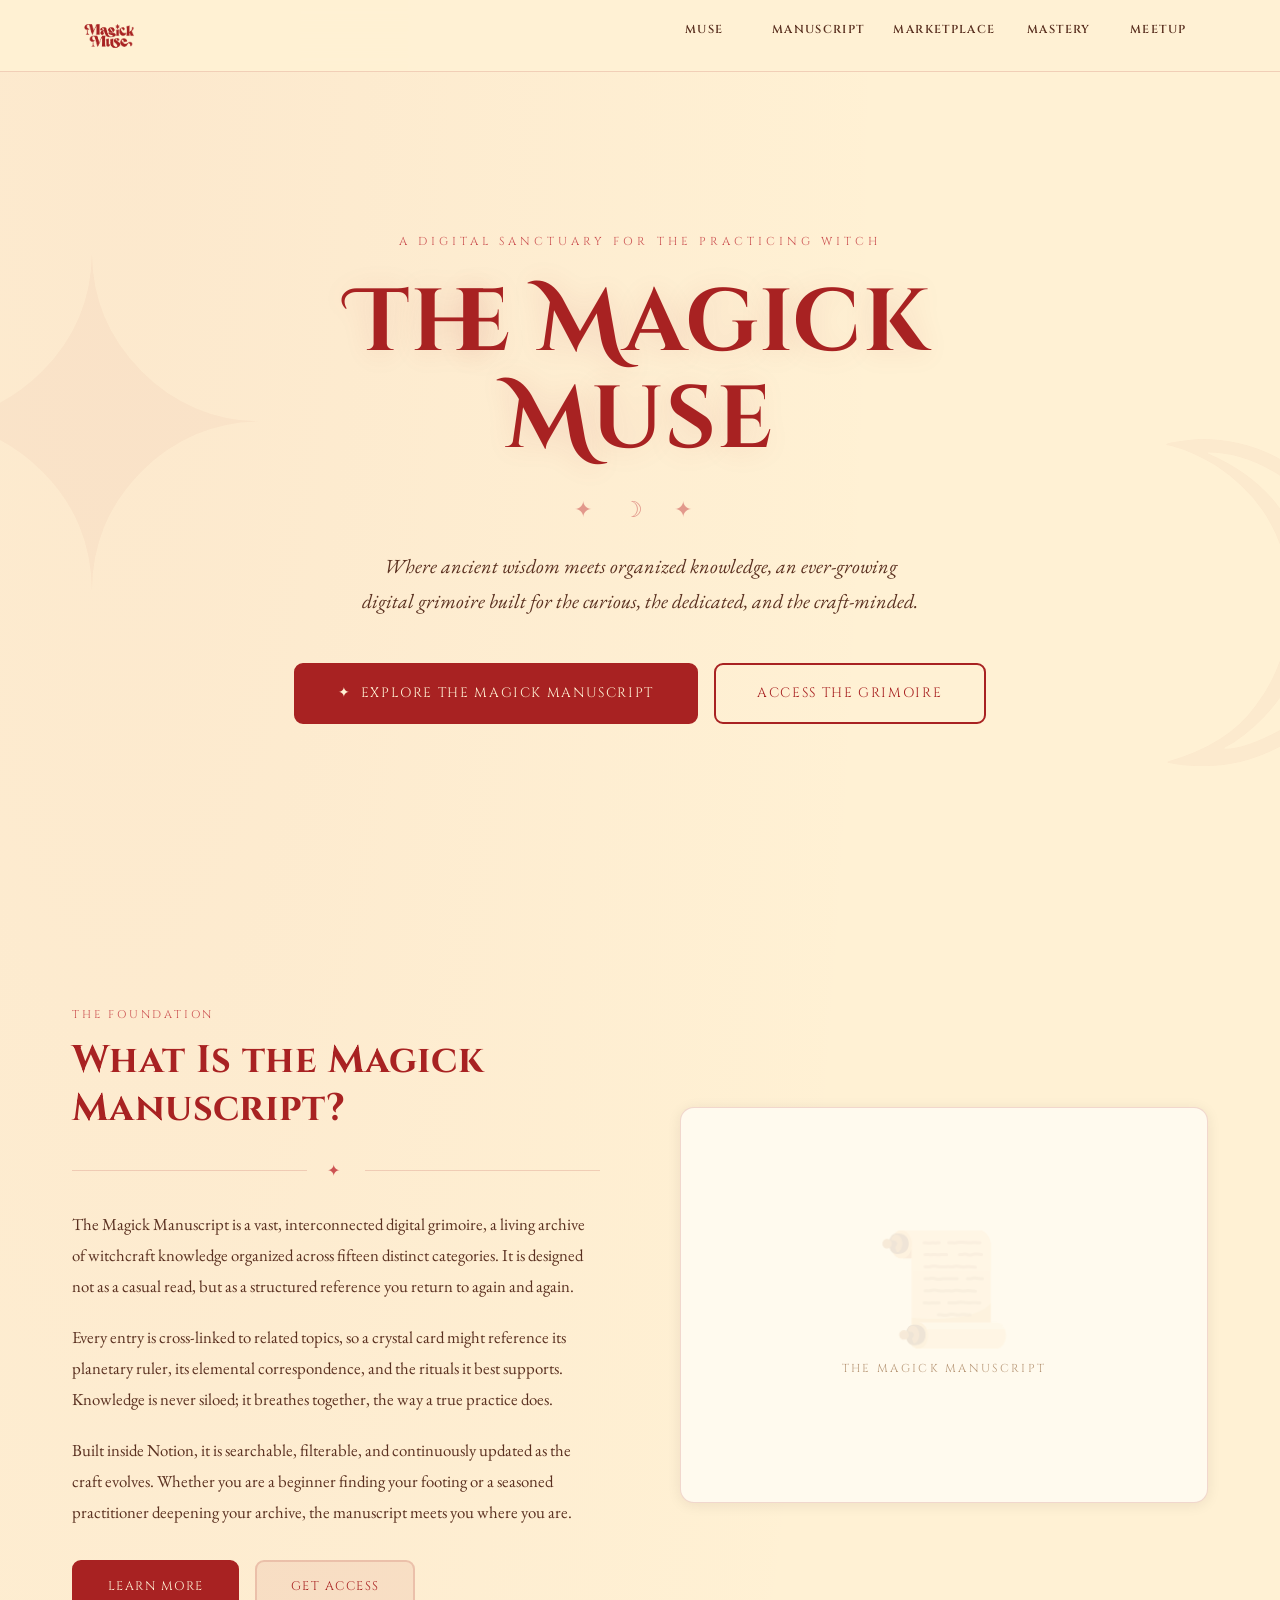
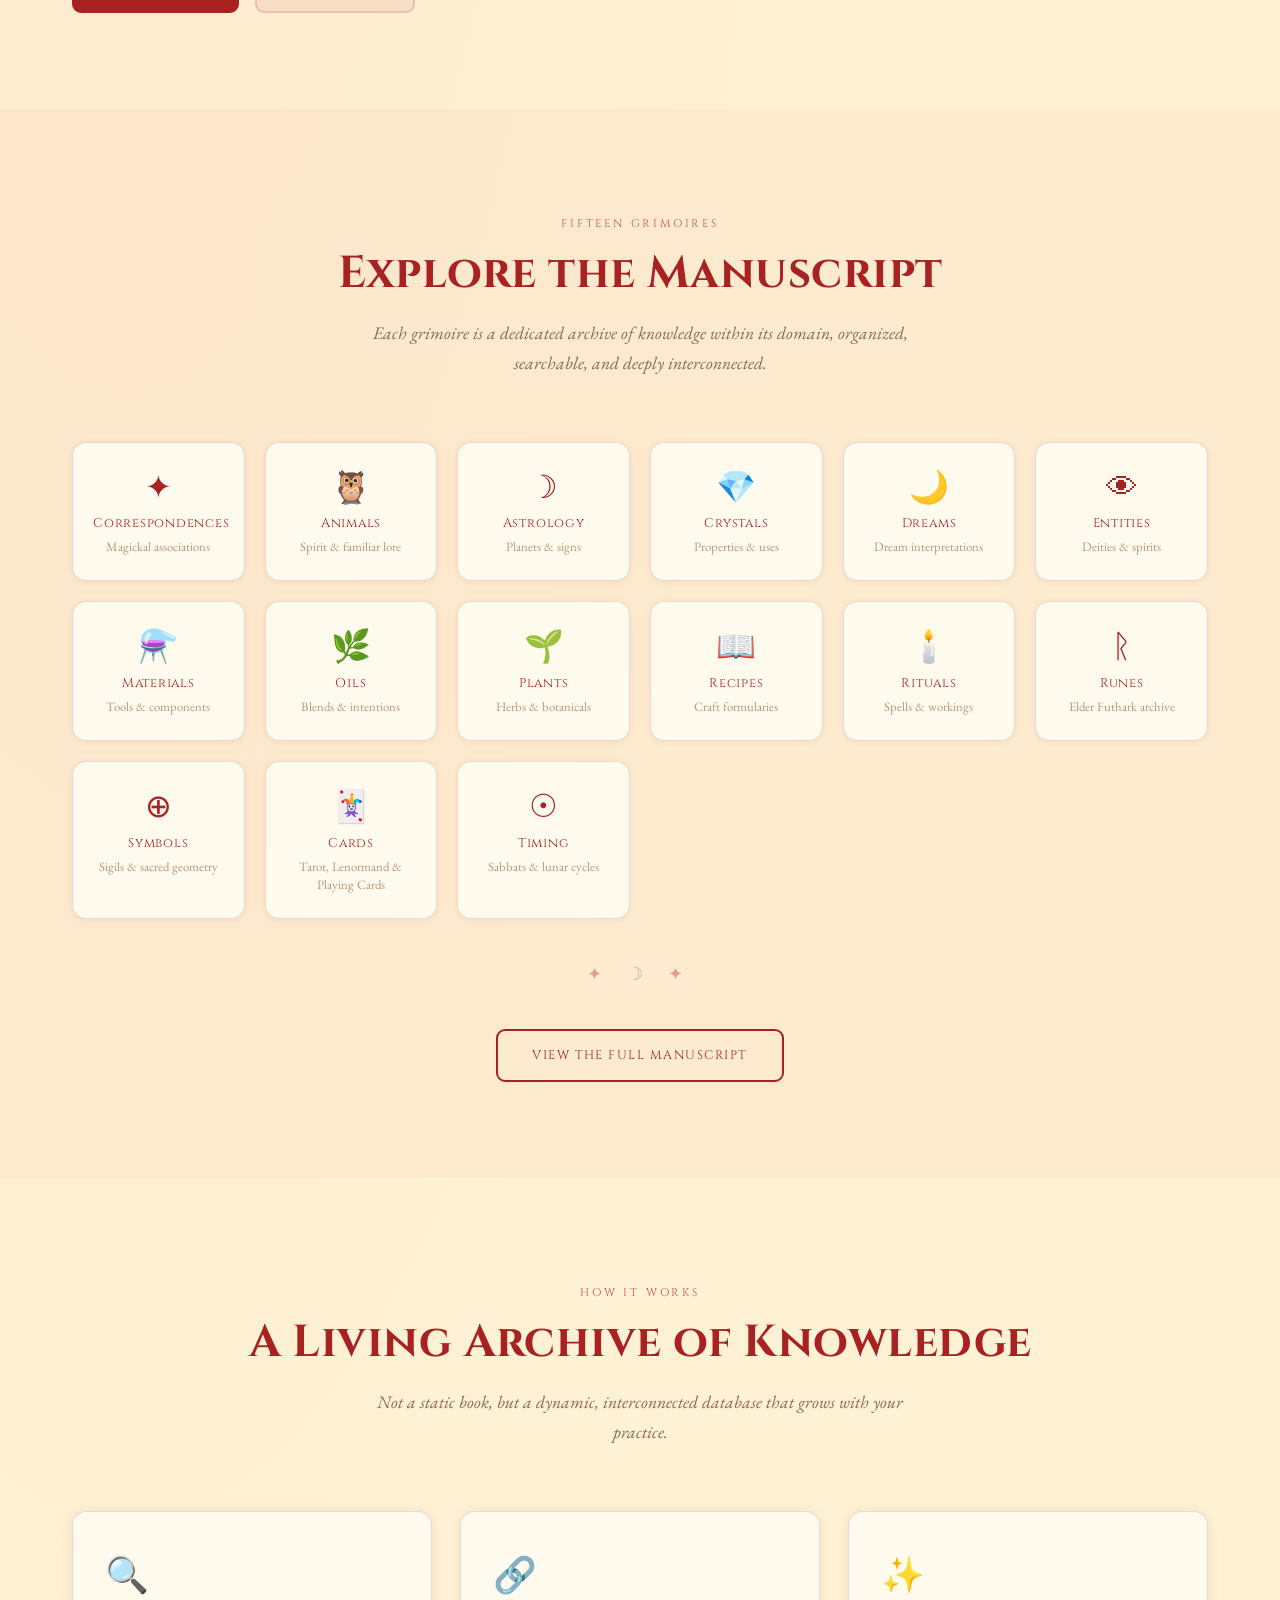
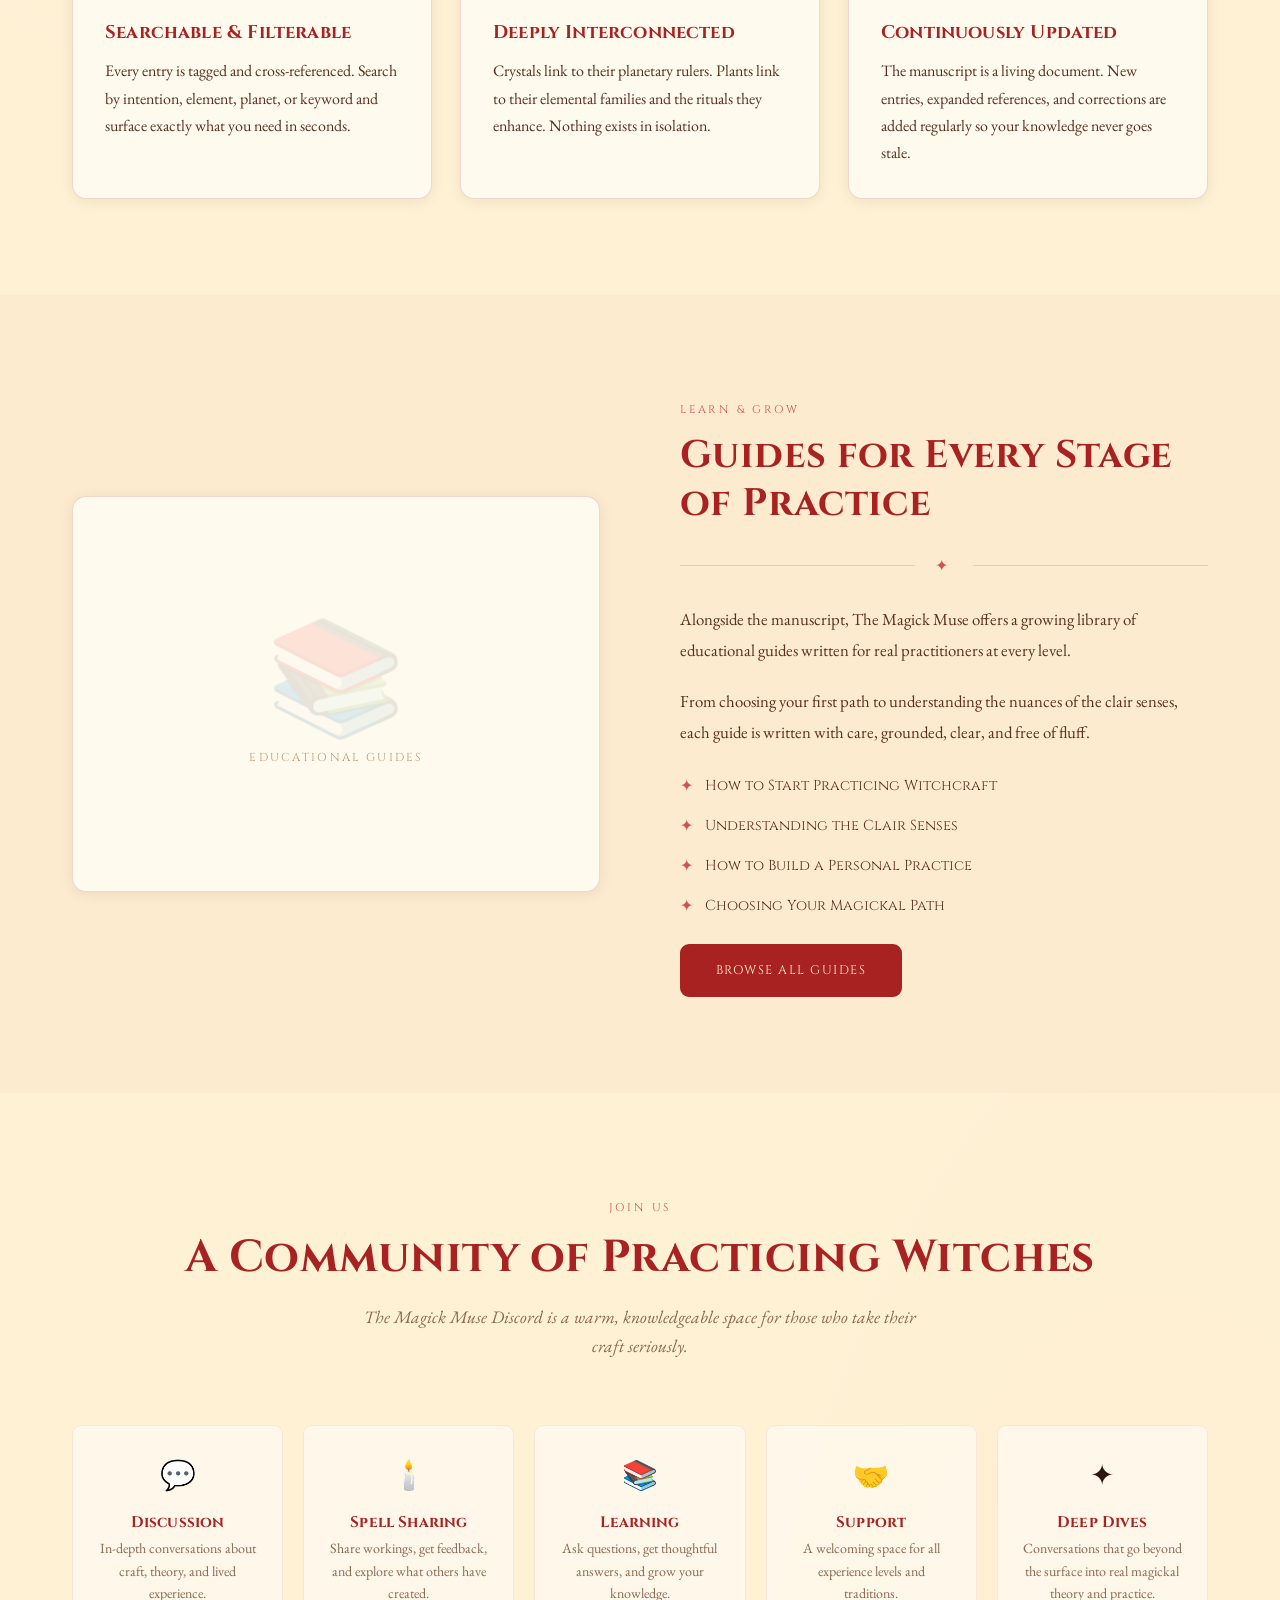
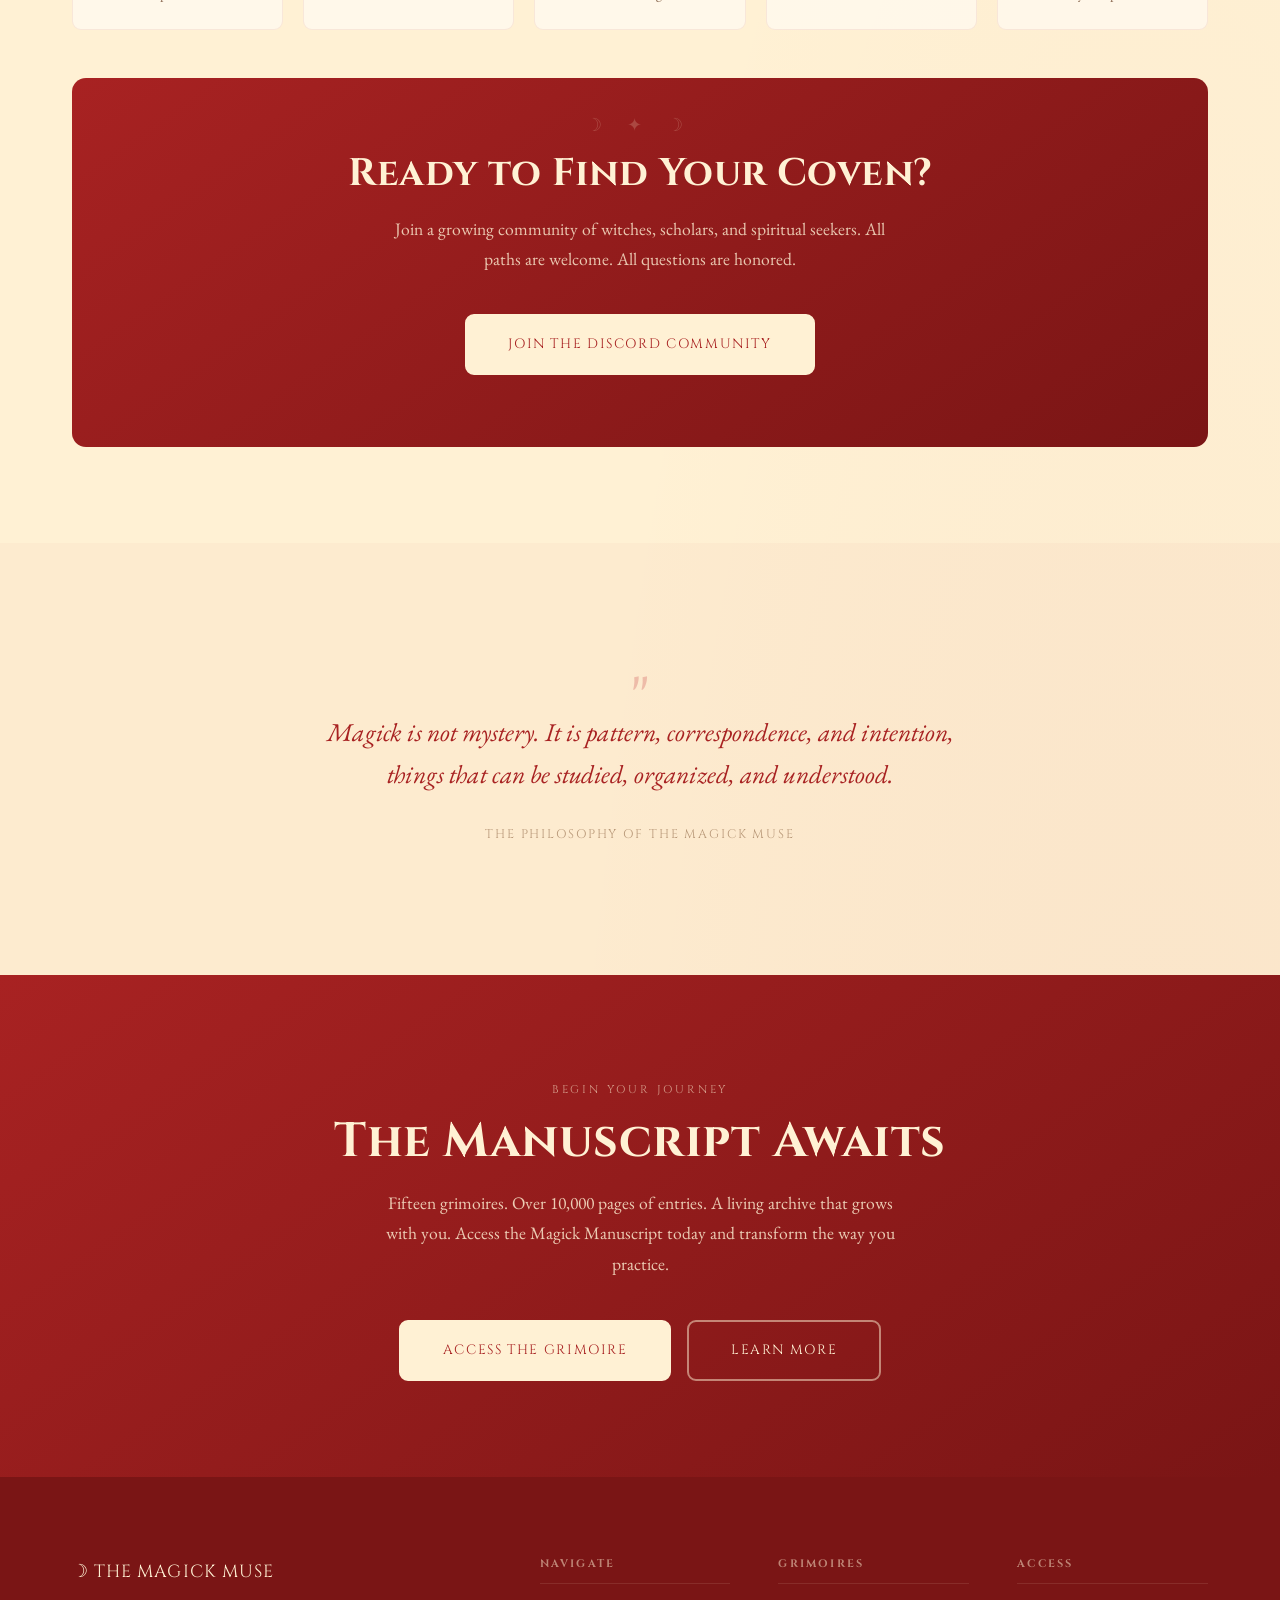
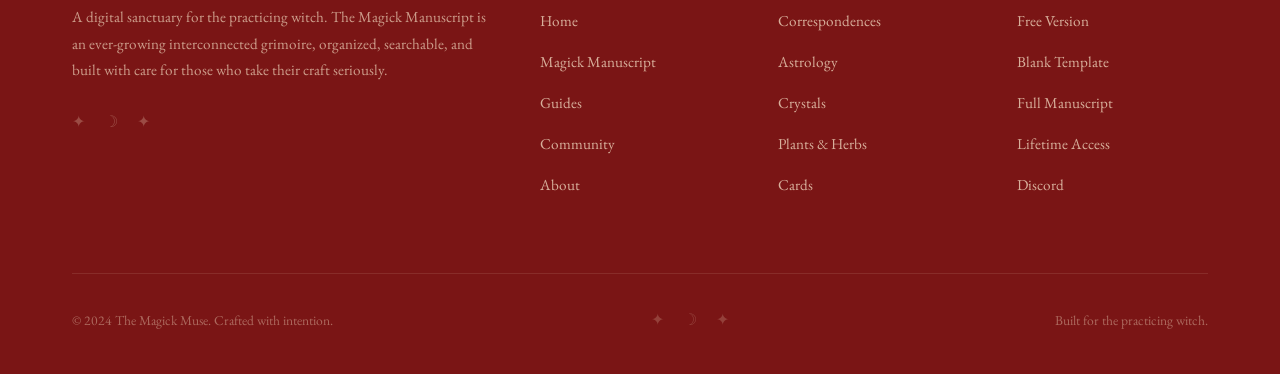
==== index.html @ 86d9745d "Redesign nav, integrate brand assets, scrub em dashes Nav: - Replace text logo with real Magick Muse" ====
<!DOCTYPE html>
<html lang="en">
<head>
  <meta charset="UTF-8" />
  <meta name="viewport" content="width=device-width, initial-scale=1.0" />
  <meta name="description" content="The Magick Muse: a digital witchcraft knowledge platform centered around the Magick Manuscript, a large interconnected digital grimoire." />
  <title>The Magick Muse | Digital Witchcraft Knowledge Platform</title>
  <link rel="stylesheet" href="styles.css?v=2" />
  <link rel="icon" type="image/png" href="assets/logo-mark-red.png" />
</head>
<body>

  <!-- ============================================================
       NAVIGATION
       ============================================================ -->
  <nav class="nav" role="navigation" aria-label="Main navigation">
    <div class="nav-inner">
      <a href="index.html" class="nav-logo">
        <img src="assets/logo-red.png" alt="The Magick Muse" class="nav-logo-img" style="height:60px;width:auto;display:block;" />
      </a>

      <button class="nav-toggle" aria-label="Toggle navigation" aria-expanded="false">
        <span></span><span></span><span></span>
      </button>

      <ul class="nav-links" role="list">
        <li><a href="about.html">
          <span class="nav-item-title">Muse</span>
          <span class="nav-item-sub">Story &amp; Philosophy</span>
        </a></li>
        <li><a href="manuscript.html">
          <span class="nav-item-title">Manuscript</span>
          <span class="nav-item-sub">Digital Grimoire</span>
        </a></li>
        <li><a href="access.html">
          <span class="nav-item-title">Marketplace</span>
          <span class="nav-item-sub">Goods &amp; Services</span>
        </a></li>
        <li><a href="guides.html">
          <span class="nav-item-title">Mastery</span>
          <span class="nav-item-sub">Guides &amp; Insight</span>
        </a></li>
        <li><a href="community.html">
          <span class="nav-item-title">Meetup</span>
          <span class="nav-item-sub">Socials &amp; Discord</span>
        </a></li>
      </ul>
    </div>
  </nav>

  <main>

    <!-- ============================================================
         HERO
         ============================================================ -->
    <section class="hero">
      <div class="hero-bg-ornament left" aria-hidden="true">✦</div>
      <div class="hero-bg-ornament right" aria-hidden="true">☽</div>

      <div class="hero-inner">
        <span class="hero-overline">A Digital Sanctuary for the Practicing Witch</span>

        <h1 class="hero-title">The Magick Muse</h1>

        <span class="hero-deco" aria-hidden="true">✦ ☽ ✦</span>

        <p class="hero-subtitle">
          Where ancient wisdom meets organized knowledge, an ever-growing digital grimoire
          built for the curious, the dedicated, and the craft-minded.
        </p>

        <div class="btn-group center">
          <a href="manuscript.html" class="btn btn-primary btn-lg">
            ✦ &nbsp;Explore the Magick Manuscript
          </a>
          <a href="access.html" class="btn btn-secondary btn-lg">
            Access the Grimoire
          </a>
        </div>
      </div>
    </section>

    <!-- ============================================================
         WHAT IS THE MAGICK MANUSCRIPT
         ============================================================ -->
    <section class="section">
      <div class="container">
        <div class="content-split">
          <div class="content-text reveal">
            <span class="section-label">The Foundation</span>
            <h2>What Is the Magick Manuscript?</h2>
            <div class="sep"><span class="sep-icon">✦</span></div>
            <p>
              The Magick Manuscript is a vast, interconnected digital grimoire, a living archive
              of witchcraft knowledge organized across fifteen distinct categories. It is designed
              not as a casual read, but as a structured reference you return to again and again.
            </p>
            <p>
              Every entry is cross-linked to related topics, so a crystal card might reference
              its planetary ruler, its elemental correspondence, and the rituals it best supports.
              Knowledge is never siloed; it breathes together, the way a true practice does.
            </p>
            <p>
              Built inside Notion, it is searchable, filterable, and continuously updated as the
              craft evolves. Whether you are a beginner finding your footing or a seasoned practitioner
              deepening your archive, the manuscript meets you where you are.
            </p>
            <div class="btn-group" style="margin-top: 2rem;">
              <a href="manuscript.html" class="btn btn-primary">Learn More</a>
              <a href="access.html" class="btn btn-ghost">Get Access</a>
            </div>
          </div>

          <div class="content-visual reveal reveal-delay-2">
            <div class="content-visual-symbol" aria-hidden="true">📜</div>
            <span class="content-visual-label">The Magick Manuscript</span>
          </div>
        </div>
      </div>
    </section>

    <!-- ============================================================
         GRIMOIRE CATEGORIES
         ============================================================ -->
    <section class="section section-alt">
      <div class="container">
        <div class="section-header">
          <span class="section-label">Fifteen Grimoires</span>
          <h2 class="section-title">Explore the Manuscript</h2>
          <p class="section-subtitle">
            Each grimoire is a dedicated archive of knowledge within its domain,
            organized, searchable, and deeply interconnected.
          </p>
        </div>

        <div class="grimoire-grid">
          <a href="manuscript.html" class="grimoire-card reveal">
            <span class="gc-icon" aria-hidden="true">✦</span>
            <div class="gc-name">Correspondences</div>
            <div class="gc-desc">Magickal associations</div>
          </a>
          <a href="manuscript.html" class="grimoire-card reveal reveal-delay-1">
            <span class="gc-icon" aria-hidden="true">🦉</span>
            <div class="gc-name">Animals</div>
            <div class="gc-desc">Spirit &amp; familiar lore</div>
          </a>
          <a href="manuscript.html" class="grimoire-card reveal reveal-delay-2">
            <span class="gc-icon" aria-hidden="true">☽</span>
            <div class="gc-name">Astrology</div>
            <div class="gc-desc">Planets &amp; signs</div>
          </a>
          <a href="manuscript.html" class="grimoire-card reveal reveal-delay-3">
            <span class="gc-icon" aria-hidden="true">💎</span>
            <div class="gc-name">Crystals</div>
            <div class="gc-desc">Properties &amp; uses</div>
          </a>
          <a href="manuscript.html" class="grimoire-card reveal">
            <span class="gc-icon" aria-hidden="true">🌙</span>
            <div class="gc-name">Dreams</div>
            <div class="gc-desc">Dream interpretations</div>
          </a>
          <a href="manuscript.html" class="grimoire-card reveal reveal-delay-1">
            <span class="gc-icon" aria-hidden="true">👁</span>
            <div class="gc-name">Entities</div>
            <div class="gc-desc">Deities &amp; spirits</div>
          </a>
          <a href="manuscript.html" class="grimoire-card reveal reveal-delay-2">
            <span class="gc-icon" aria-hidden="true">⚗️</span>
            <div class="gc-name">Materials</div>
            <div class="gc-desc">Tools &amp; components</div>
          </a>
          <a href="manuscript.html" class="grimoire-card reveal reveal-delay-3">
            <span class="gc-icon" aria-hidden="true">🌿</span>
            <div class="gc-name">Oils</div>
            <div class="gc-desc">Blends &amp; intentions</div>
          </a>
          <a href="manuscript.html" class="grimoire-card reveal">
            <span class="gc-icon" aria-hidden="true">🌱</span>
            <div class="gc-name">Plants</div>
            <div class="gc-desc">Herbs &amp; botanicals</div>
          </a>
          <a href="manuscript.html" class="grimoire-card reveal reveal-delay-1">
            <span class="gc-icon" aria-hidden="true">📖</span>
            <div class="gc-name">Recipes</div>
            <div class="gc-desc">Craft formularies</div>
          </a>
          <a href="manuscript.html" class="grimoire-card reveal reveal-delay-2">
            <span class="gc-icon" aria-hidden="true">🕯️</span>
            <div class="gc-name">Rituals</div>
            <div class="gc-desc">Spells &amp; workings</div>
          </a>
          <a href="manuscript.html" class="grimoire-card reveal reveal-delay-3">
            <span class="gc-icon" aria-hidden="true">ᚱ</span>
            <div class="gc-name">Runes</div>
            <div class="gc-desc">Elder Futhark archive</div>
          </a>
          <a href="manuscript.html" class="grimoire-card reveal">
            <span class="gc-icon" aria-hidden="true">⊕</span>
            <div class="gc-name">Symbols</div>
            <div class="gc-desc">Sigils &amp; sacred geometry</div>
          </a>
          <a href="manuscript.html" class="grimoire-card reveal reveal-delay-1">
            <span class="gc-icon" aria-hidden="true">🃏</span>
            <div class="gc-name">Cards</div>
            <div class="gc-desc">Tarot, Lenormand &amp; Playing Cards</div>
          </a>
          <a href="manuscript.html" class="grimoire-card reveal reveal-delay-2">
            <span class="gc-icon" aria-hidden="true">☉</span>
            <div class="gc-name">Timing</div>
            <div class="gc-desc">Sabbats &amp; lunar cycles</div>
          </a>
        </div>

        <div class="ornament-line" aria-hidden="true">✦ ☽ ✦</div>

        <div style="text-align: center;">
          <a href="manuscript.html" class="btn btn-secondary">
            View the Full Manuscript
          </a>
        </div>
      </div>
    </section>

    <!-- ============================================================
         HOW IT WORKS
         ============================================================ -->
    <section class="section">
      <div class="container">
        <div class="section-header">
          <span class="section-label">How It Works</span>
          <h2 class="section-title">A Living Archive of Knowledge</h2>
          <p class="section-subtitle">
            Not a static book, but a dynamic, interconnected database that grows with your practice.
          </p>
        </div>

        <div class="grid-3">
          <div class="card reveal">
            <span class="card-icon" aria-hidden="true">🔍</span>
            <h3 class="card-title">Searchable &amp; Filterable</h3>
            <p class="card-text">
              Every entry is tagged and cross-referenced. Search by intention, element, planet,
              or keyword and surface exactly what you need in seconds.
            </p>
          </div>
          <div class="card reveal reveal-delay-2">
            <span class="card-icon" aria-hidden="true">🔗</span>
            <h3 class="card-title">Deeply Interconnected</h3>
            <p class="card-text">
              Crystals link to their planetary rulers. Plants link to their elemental families
              and the rituals they enhance. Nothing exists in isolation.
            </p>
          </div>
          <div class="card reveal reveal-delay-4">
            <span class="card-icon" aria-hidden="true">✨</span>
            <h3 class="card-title">Continuously Updated</h3>
            <p class="card-text">
              The manuscript is a living document. New entries, expanded references, and
              corrections are added regularly so your knowledge never goes stale.
            </p>
          </div>
        </div>
      </div>
    </section>

    <!-- ============================================================
         GUIDES SECTION
         ============================================================ -->
    <section class="section section-alt">
      <div class="container">
        <div class="content-split">
          <div class="content-visual reveal">
            <div class="content-visual-symbol" aria-hidden="true">📚</div>
            <span class="content-visual-label">Educational Guides</span>
          </div>

          <div class="content-text reveal reveal-delay-2">
            <span class="section-label">Learn &amp; Grow</span>
            <h2>Guides for Every Stage of Practice</h2>
            <div class="sep"><span class="sep-icon">✦</span></div>
            <p>
              Alongside the manuscript, The Magick Muse offers a growing library of educational
              guides written for real practitioners at every level.
            </p>
            <p>
              From choosing your first path to understanding the nuances of the clair senses,
              each guide is written with care, grounded, clear, and free of fluff.
            </p>

            <div style="margin: 1.5rem 0; display: flex; flex-direction: column; gap: 0.75rem;">
              <div style="display: flex; align-items: center; gap: 0.75rem;">
                <span style="color: var(--muted-red); font-size: 1rem;">✦</span>
                <span style="font-family: var(--font-heading); font-size: 0.9rem; color: var(--text-mid);">How to Start Practicing Witchcraft</span>
              </div>
              <div style="display: flex; align-items: center; gap: 0.75rem;">
                <span style="color: var(--muted-red); font-size: 1rem;">✦</span>
                <span style="font-family: var(--font-heading); font-size: 0.9rem; color: var(--text-mid);">Understanding the Clair Senses</span>
              </div>
              <div style="display: flex; align-items: center; gap: 0.75rem;">
                <span style="color: var(--muted-red); font-size: 1rem;">✦</span>
                <span style="font-family: var(--font-heading); font-size: 0.9rem; color: var(--text-mid);">How to Build a Personal Practice</span>
              </div>
              <div style="display: flex; align-items: center; gap: 0.75rem;">
                <span style="color: var(--muted-red); font-size: 1rem;">✦</span>
                <span style="font-family: var(--font-heading); font-size: 0.9rem; color: var(--text-mid);">Choosing Your Magickal Path</span>
              </div>
            </div>

            <a href="guides.html" class="btn btn-primary">Browse All Guides</a>
          </div>
        </div>
      </div>
    </section>

    <!-- ============================================================
         COMMUNITY SECTION
         ============================================================ -->
    <section class="section">
      <div class="container">
        <div class="section-header reveal">
          <span class="section-label">Join Us</span>
          <h2 class="section-title">A Community of Practicing Witches</h2>
          <p class="section-subtitle">
            The Magick Muse Discord is a warm, knowledgeable space for those
            who take their craft seriously.
          </p>
        </div>

        <div class="community-features reveal">
          <div class="comm-feature">
            <div class="cf-icon">💬</div>
            <h4>Discussion</h4>
            <p>In-depth conversations about craft, theory, and lived experience.</p>
          </div>
          <div class="comm-feature">
            <div class="cf-icon">🕯️</div>
            <h4>Spell Sharing</h4>
            <p>Share workings, get feedback, and explore what others have created.</p>
          </div>
          <div class="comm-feature">
            <div class="cf-icon">📚</div>
            <h4>Learning</h4>
            <p>Ask questions, get thoughtful answers, and grow your knowledge.</p>
          </div>
          <div class="comm-feature">
            <div class="cf-icon">🤝</div>
            <h4>Support</h4>
            <p>A welcoming space for all experience levels and traditions.</p>
          </div>
          <div class="comm-feature">
            <div class="cf-icon">✦</div>
            <h4>Deep Dives</h4>
            <p>Conversations that go beyond the surface into real magickal theory and practice.</p>
          </div>
        </div>

        <div class="discord-cta-block reveal" style="margin-top: 3rem;">
          <h2>Ready to Find Your Coven?</h2>
          <p>
            Join a growing community of witches, scholars, and spiritual seekers.
            All paths are welcome. All questions are honored.
          </p>
          <a href="community.html" class="btn btn-cream btn-lg">
            Join the Discord Community
          </a>
        </div>
      </div>
    </section>

    <!-- ============================================================
         QUOTE BLOCK
         ============================================================ -->
    <section class="section-sm section-alt">
      <div class="container">
        <div class="quote-block reveal">
          <div class="quote-mark" aria-hidden="true">"</div>
          <p class="quote-text">
            Magick is not mystery. It is pattern, correspondence, and intention,
            things that can be studied, organized, and understood.
          </p>
          <span class="quote-source">The Philosophy of The Magick Muse</span>
        </div>
      </div>
    </section>

    <!-- ============================================================
         FINAL CTA
         ============================================================ -->
    <section class="cta-section">
      <div class="container">
        <span class="section-label">Begin Your Journey</span>
        <h2 style="color: var(--cream); font-size: clamp(2rem, 4vw, 3rem); margin-bottom: 1rem;">
          The Manuscript Awaits
        </h2>
        <p>
          Fifteen grimoires. Over 10,000 pages of entries. A living archive that grows with you.
          Access the Magick Manuscript today and transform the way you practice.
        </p>
        <div class="btn-group center">
          <a href="access.html" class="btn btn-cream btn-lg">Access the Grimoire</a>
          <a href="manuscript.html" class="btn btn-secondary btn-lg" style="border-color: rgba(255,241,212,0.5); color: var(--cream);">
            Learn More
          </a>
        </div>
      </div>
    </section>

  </main>

  <!-- ============================================================
       FOOTER
       ============================================================ -->
  <footer class="footer">
    <div class="container">
      <div class="footer-grid">
        <div class="footer-brand">
          <span class="footer-logo">☽ The Magick Muse</span>
          <p>
            A digital sanctuary for the practicing witch. The Magick Manuscript is an ever-growing
            interconnected grimoire, organized, searchable, and built with care for those who
            take their craft seriously.
          </p>
          <div class="footer-deco" aria-hidden="true">✦ ☽ ✦</div>
        </div>

        <div class="footer-col">
          <h5>Navigate</h5>
          <ul>
            <li><a href="index.html">Home</a></li>
            <li><a href="manuscript.html">Magick Manuscript</a></li>
            <li><a href="guides.html">Guides</a></li>
            <li><a href="community.html">Community</a></li>
            <li><a href="about.html">About</a></li>
          </ul>
        </div>

        <div class="footer-col">
          <h5>Grimoires</h5>
          <ul>
            <li><a href="manuscript.html">Correspondences</a></li>
            <li><a href="manuscript.html">Astrology</a></li>
            <li><a href="manuscript.html">Crystals</a></li>
            <li><a href="manuscript.html">Plants &amp; Herbs</a></li>
            <li><a href="manuscript.html">Cards</a></li>
          </ul>
        </div>

        <div class="footer-col">
          <h5>Access</h5>
          <ul>
            <li><a href="access.html">Free Version</a></li>
            <li><a href="access.html">Blank Template</a></li>
            <li><a href="access.html">Full Manuscript</a></li>
            <li><a href="access.html">Lifetime Access</a></li>
            <li><a href="community.html">Discord</a></li>
          </ul>
        </div>
      </div>

      <div class="footer-bottom">
        <p>© 2024 The Magick Muse. Crafted with intention.</p>
        <span class="footer-bottom-sym" aria-hidden="true">✦ ☽ ✦</span>
        <p>Built for the practicing witch.</p>
      </div>
    </div>
  </footer>

  <script src="script.js"></script>
</body>
</html>
---- styles.css ----
/*
 * THE MAGICK MUSE — Main Stylesheet
 * Font Mapping:
 *   "Magic Retro"  → Cinzel Decorative  (hero titles, display use only)
 *   "Franceus"     → EB Garamond        (all body / readable text)
 */

@import url('https://fonts.googleapis.com/css2?family=Cinzel+Decorative:wght@400;700&family=Cinzel:wght@400;500;600;700&family=EB+Garamond:ital,wght@0,400;0,500;0,600;1,400;1,500&display=swap');

/* ============================================
   CSS CUSTOM PROPERTIES
   ============================================ */

:root {
  /* Brand Colors */
  --cream:        #fff1d4;
  --cream-light:  #fffcf0;
  --cream-mid:    #f7e8c0;
  --muted-red:    #cc5353;
  --deep-red:     #a82222;
  --dark-red:     #7a1515;

  /* Text */
  --text-dark:    #2c1810;
  --text-mid:     #5a3020;
  --text-light:   #8a6850;
  --text-faint:   #b89878;

  /* Surface */
  --card-bg:      #fffaee;
  --card-bg-alt:  rgba(255, 248, 235, 0.85);

  /* Borders & Shadows */
  --border:       rgba(168, 34, 34, 0.16);
  --border-light: rgba(168, 34, 34, 0.08);
  --shadow-xs:    0 1px 6px  rgba(44, 24, 16, 0.06);
  --shadow-sm:    0 2px 14px rgba(44, 24, 16, 0.08);
  --shadow:       0 4px 28px rgba(44, 24, 16, 0.11);
  --shadow-lg:    0 8px 44px rgba(44, 24, 16, 0.15);

  /* Layout */
  --radius:       14px;
  --radius-sm:    9px;
  --radius-xs:    6px;
  --max-width:    1200px;
  --nav-h:        72px;

  /* Transitions */
  --ease:         0.3s ease;
  --ease-out:     0.4s cubic-bezier(0.22, 0.61, 0.36, 1);

  /* Fonts */
  --font-display: 'Cinzel Decorative', Georgia, serif;
  --font-heading: 'Cinzel', Georgia, serif;
  --font-body:    'EB Garamond', 'Garamond', Georgia, serif;
}

/* ============================================
   RESET & BASE
   ============================================ */

*, *::before, *::after {
  box-sizing: border-box;
  margin: 0;
  padding: 0;
}

html {
  scroll-behavior: smooth;
  -webkit-text-size-adjust: 100%;
}

body {
  font-family: var(--font-body);
  font-size: 18px;
  line-height: 1.75;
  color: var(--text-dark);
  background-color: var(--cream);
  background-image:
    radial-gradient(ellipse 60% 50% at 10% 0%,   rgba(204, 83, 83, 0.055) 0%, transparent 100%),
    radial-gradient(ellipse 50% 40% at 90% 100%,  rgba(168, 34, 34, 0.04)  0%, transparent 100%);
  min-height: 100vh;
}

img {
  display: block;
  max-width: 100%;
}

ul { list-style: none; }

/* ============================================
   TYPOGRAPHY
   ============================================ */

h1, h2, h3, h4, h5, h6 {
  font-family: var(--font-heading);
  color: var(--deep-red);
  line-height: 1.25;
  letter-spacing: 0.01em;
}

h1 { font-size: clamp(2rem,   5vw,  3.5rem); }
h2 { font-size: clamp(1.6rem, 3vw,  2.4rem); }
h3 { font-size: clamp(1.2rem, 2vw,  1.6rem); }
h4 { font-size: 1.15rem; }

p {
  font-family: var(--font-body);
  color: var(--text-mid);
  margin-bottom: 1.1rem;
}
p:last-child { margin-bottom: 0; }

a {
  color: var(--deep-red);
  text-decoration: none;
  transition: color var(--ease);
}
a:hover { color: var(--muted-red); }

strong { font-weight: 600; color: var(--text-dark); }

em { font-style: italic; }

/* ============================================
   NAVIGATION
   ============================================ */

.nav {
  position: fixed;
  top: 0; left: 0; right: 0;
  z-index: 900;
  height: var(--nav-h);
  background: rgba(255, 241, 212, 0.92);
  backdrop-filter: blur(16px);
  -webkit-backdrop-filter: blur(16px);
  border-bottom: 1px solid var(--border);
}

.nav-inner {
  max-width: var(--max-width);
  margin: 0 auto;
  padding: 0 2rem;
  height: 100%;
  display: flex;
  align-items: center;
  justify-content: space-between;
  gap: 2rem;
}

.nav-logo {
  display: flex;
  align-items: center;
  white-space: nowrap;
}
.nav-logo:hover { opacity: 0.8; }

.nav-logo-img {
  height: 40px;
  width: auto;
  display: block;
}

.nav-links {
  display: flex;
  align-items: center;
  gap: 0.1rem;
}

.nav-links a {
  display: flex;
  flex-direction: column;
  align-items: center;
  padding: 0.35rem 0.85rem;
  border-radius: var(--radius-xs);
  transition: background var(--ease);
  text-decoration: none;
  white-space: nowrap;
}
.nav-links a:hover,
.nav-links a.active {
  background: rgba(168, 34, 34, 0.07);
}

.nav-item-title {
  font-family: var(--font-heading);
  font-size: 0.72rem;
  font-weight: 600;
  letter-spacing: 0.12em;
  text-transform: uppercase;
  color: var(--text-mid);
  transition: color var(--ease);
  line-height: 1;
}
.nav-links a:hover .nav-item-title,
.nav-links a.active .nav-item-title {
  color: var(--deep-red);
}

.nav-item-sub {
  font-family: var(--font-body);
  font-size: 0.58rem;
  letter-spacing: 0.04em;
  font-style: italic;
  color: var(--muted-red);
  margin-top: 3px;
  line-height: 1;
  opacity: 0;
  transform: translateY(-3px);
  transition: opacity 0.2s ease, transform 0.2s ease;
  pointer-events: none;
}
.nav-links a:hover .nav-item-sub,
.nav-links a.active .nav-item-sub {
  opacity: 1;
  transform: translateY(0);
}

/* Mobile Toggle */
.nav-toggle {
  display: none;
  flex-direction: column;
  justify-content: center;
  gap: 5px;
  width: 36px; height: 36px;
  background: none;
  border: none;
  cursor: pointer;
  padding: 6px;
}
.nav-toggle span {
  display: block;
  width: 100%;
  height: 2px;
  background: var(--deep-red);
  border-radius: 2px;
  transition: all var(--ease);
}
.nav-toggle.open span:nth-child(1) { transform: translateY(7px) rotate(45deg); }
.nav-toggle.open span:nth-child(2) { opacity: 0; }
.nav-toggle.open span:nth-child(3) { transform: translateY(-7px) rotate(-45deg); }

/* ============================================
   LAYOUT UTILITIES
   ============================================ */

.container {
  max-width: var(--max-width);
  margin: 0 auto;
  padding: 0 2rem;
}

.section {
  padding: 6rem 0;
}
.section-lg {
  padding: 8rem 0;
}
.section-sm {
  padding: 4rem 0;
}

.section-alt {
  background: rgba(204, 83, 83, 0.04);
}

.section-header {
  text-align: center;
  margin-bottom: 4rem;
}

.section-label {
  display: inline-block;
  font-family: var(--font-heading);
  font-size: 0.7rem;
  letter-spacing: 0.25em;
  text-transform: uppercase;
  color: var(--muted-red);
  margin-bottom: 0.75rem;
}

.section-title {
  font-size: clamp(1.8rem, 3.5vw, 2.8rem);
  color: var(--deep-red);
  margin-bottom: 1rem;
}

.section-subtitle {
  font-size: 1.1rem;
  color: var(--text-light);
  max-width: 580px;
  margin: 0 auto;
  font-style: italic;
  line-height: 1.7;
}

/* Decorative Separators */
.sep {
  display: flex;
  align-items: center;
  gap: 1.25rem;
  margin: 1.5rem 0;
}
.sep.center { justify-content: center; }

.sep::before,
.sep::after {
  content: '';
  flex: 1;
  height: 1px;
  background: var(--border);
  max-width: 240px;
}

.sep-icon {
  color: var(--muted-red);
  font-size: 1rem;
  letter-spacing: 0.3em;
  flex-shrink: 0;
}

.ornament-line {
  text-align: center;
  color: var(--muted-red);
  opacity: 0.5;
  font-size: 1.1rem;
  letter-spacing: 0.6em;
  margin: 2.5rem 0;
}

/* ============================================
   BUTTONS
   ============================================ */

.btn {
  display: inline-flex;
  align-items: center;
  justify-content: center;
  gap: 0.5rem;
  padding: 0.85rem 2.1rem;
  font-family: var(--font-heading);
  font-size: 0.78rem;
  letter-spacing: 0.12em;
  text-transform: uppercase;
  border-radius: var(--radius-sm);
  border: 2px solid transparent;
  cursor: pointer;
  transition: all var(--ease-out);
  text-decoration: none;
  white-space: nowrap;
}

.btn-primary {
  background: var(--deep-red);
  color: var(--cream);
  border-color: var(--deep-red);
}
.btn-primary:hover {
  background: var(--dark-red);
  color: var(--cream);
  border-color: var(--dark-red);
  transform: translateY(-2px);
  box-shadow: 0 6px 20px rgba(168, 34, 34, 0.32);
}

.btn-secondary {
  background: transparent;
  color: var(--deep-red);
  border-color: var(--deep-red);
}
.btn-secondary:hover {
  background: var(--deep-red);
  color: var(--cream);
  transform: translateY(-2px);
  box-shadow: 0 6px 20px rgba(168, 34, 34, 0.22);
}

.btn-ghost {
  background: rgba(168, 34, 34, 0.07);
  color: var(--deep-red);
  border-color: var(--border);
}
.btn-ghost:hover {
  background: rgba(168, 34, 34, 0.13);
  color: var(--dark-red);
  transform: translateY(-1px);
}

.btn-cream {
  background: var(--cream);
  color: var(--deep-red);
  border-color: var(--cream);
}
.btn-cream:hover {
  background: var(--cream-light);
  color: var(--dark-red);
  transform: translateY(-2px);
}

.btn-lg {
  padding: 1.05rem 2.6rem;
  font-size: 0.85rem;
}

.btn-group {
  display: flex;
  flex-wrap: wrap;
  gap: 1rem;
  align-items: center;
}
.btn-group.center { justify-content: center; }

/* ============================================
   CARDS
   ============================================ */

.card {
  background: var(--card-bg);
  border: 1px solid var(--border);
  border-radius: var(--radius);
  padding: 2rem;
  box-shadow: var(--shadow-sm);
  transition: all var(--ease-out);
}
.card:hover {
  transform: translateY(-4px);
  box-shadow: var(--shadow);
}

.card-icon {
  font-size: 2.2rem;
  margin-bottom: 1rem;
  display: block;
}

.card-label {
  font-family: var(--font-heading);
  font-size: 0.65rem;
  letter-spacing: 0.2em;
  text-transform: uppercase;
  color: var(--muted-red);
  margin-bottom: 0.5rem;
  display: block;
}

.card-title {
  font-family: var(--font-heading);
  font-size: 1.15rem;
  color: var(--deep-red);
  margin-bottom: 0.75rem;
  line-height: 1.3;
}

.card-text {
  font-size: 1rem;
  color: var(--text-mid);
  line-height: 1.7;
}

/* Grids */
.grid-2 { display: grid; grid-template-columns: repeat(2, 1fr); gap: 2rem; }
.grid-3 { display: grid; grid-template-columns: repeat(3, 1fr); gap: 1.75rem; }
.grid-4 { display: grid; grid-template-columns: repeat(4, 1fr); gap: 1.5rem; }

/* ============================================
   GRIMOIRE CATEGORY CARDS
   ============================================ */

.grimoire-grid {
  display: grid;
  grid-template-columns: repeat(auto-fill, minmax(148px, 1fr));
  gap: 1.25rem;
}

.grimoire-card {
  background: var(--card-bg);
  border: 1px solid var(--border);
  border-radius: var(--radius);
  padding: 1.75rem 1.25rem 1.5rem;
  text-align: center;
  cursor: pointer;
  transition: all var(--ease-out);
  box-shadow: var(--shadow-xs);
  position: relative;
  overflow: hidden;
}

.grimoire-card::after {
  content: '';
  position: absolute;
  bottom: 0; left: 0; right: 0;
  height: 3px;
  background: linear-gradient(90deg, var(--muted-red), var(--deep-red));
  transform: scaleX(0);
  transform-origin: left;
  transition: transform var(--ease);
}

.grimoire-card:hover::after { transform: scaleX(1); }

.grimoire-card:hover {
  transform: translateY(-5px);
  box-shadow: var(--shadow);
  border-color: rgba(204, 83, 83, 0.35);
}

.grimoire-card .gc-icon {
  font-size: 2rem;
  margin-bottom: 0.85rem;
  display: block;
  line-height: 1;
}

.grimoire-card .gc-name {
  font-family: var(--font-heading);
  font-size: 0.8rem;
  letter-spacing: 0.06em;
  color: var(--deep-red);
  line-height: 1.3;
}

.grimoire-card .gc-desc {
  font-size: 0.8rem;
  color: var(--text-faint);
  margin-top: 0.35rem;
  line-height: 1.4;
}

/* ============================================
   HERO SECTION
   ============================================ */

.hero {
  min-height: 100vh;
  padding-top: var(--nav-h);
  display: flex;
  align-items: center;
  position: relative;
  overflow: hidden;
}

.hero-bg-ornament {
  position: absolute;
  font-family: var(--font-display);
  font-size: 28rem;
  color: rgba(168, 34, 34, 0.035);
  line-height: 1;
  pointer-events: none;
  user-select: none;
  white-space: nowrap;
}
.hero-bg-ornament.left  { left: -6rem; top: 50%; transform: translateY(-50%); }
.hero-bg-ornament.right { right: -8rem; bottom: 5%; }

.hero-inner {
  text-align: center;
  max-width: 860px;
  margin: 0 auto;
  padding: 5rem 2rem 6rem;
  position: relative;
  z-index: 1;
}

.hero-overline {
  display: block;
  font-family: var(--font-heading);
  font-size: 0.72rem;
  letter-spacing: 0.35em;
  text-transform: uppercase;
  color: var(--muted-red);
  margin-bottom: 1.5rem;
}

.hero-title {
  font-family: var(--font-display);
  font-size: clamp(2.8rem, 8vw, 5.5rem);
  color: var(--deep-red);
  line-height: 1.1;
  margin-bottom: 0.5rem;
  text-shadow: 0 2px 30px rgba(168, 34, 34, 0.12);
  letter-spacing: 0.02em;
}

.hero-deco {
  display: block;
  font-size: 1.4rem;
  color: var(--muted-red);
  opacity: 0.55;
  letter-spacing: 0.6em;
  margin: 1.25rem 0;
}

.hero-subtitle {
  font-family: var(--font-body);
  font-size: clamp(1.05rem, 2vw, 1.25rem);
  color: var(--text-mid);
  max-width: 560px;
  margin: 0 auto 2.75rem;
  line-height: 1.75;
  font-style: italic;
}

/* ============================================
   PAGE HERO (inner pages)
   ============================================ */

.page-hero {
  padding: calc(var(--nav-h) + 4rem) 0 4rem;
  text-align: center;
  position: relative;
  overflow: hidden;
}

.page-hero::before {
  content: '';
  position: absolute;
  inset: 0;
  background: radial-gradient(ellipse 70% 60% at 50% 40%, rgba(204, 83, 83, 0.07) 0%, transparent 70%);
  pointer-events: none;
}

.page-hero-inner {
  position: relative;
  z-index: 1;
}

.page-hero h1 {
  font-family: var(--font-display);
  font-size: clamp(2.2rem, 6vw, 4rem);
  color: var(--deep-red);
  margin-bottom: 1.25rem;
}

.page-hero p {
  font-size: 1.15rem;
  color: var(--text-mid);
  max-width: 580px;
  margin: 0 auto;
  font-style: italic;
}

/* ============================================
   CONTENT SPLIT
   ============================================ */

.content-split {
  display: grid;
  grid-template-columns: 1fr 1fr;
  gap: 5rem;
  align-items: center;
}

.content-split.reverse .content-visual { order: -1; }

.content-text h2 {
  margin-bottom: 1.5rem;
}
.content-text p {
  font-size: 1.05rem;
  line-height: 1.85;
  margin-bottom: 1.25rem;
}
.content-text .btn-group { margin-top: 2rem; }

.content-visual {
  background: var(--card-bg);
  border: 1px solid var(--border);
  border-radius: var(--radius);
  aspect-ratio: 4/3;
  display: flex;
  align-items: center;
  justify-content: center;
  flex-direction: column;
  gap: 1rem;
  box-shadow: var(--shadow-sm);
  overflow: hidden;
  position: relative;
}

.content-visual-symbol {
  font-size: 7rem;
  color: rgba(168, 34, 34, 0.12);
  line-height: 1;
}

.content-visual-label {
  font-family: var(--font-heading);
  font-size: 0.72rem;
  letter-spacing: 0.2em;
  text-transform: uppercase;
  color: var(--text-faint);
}

/* ============================================
   FEATURE LIST
   ============================================ */

.feature-list {
  display: flex;
  flex-direction: column;
  gap: 0;
}

.feature-item {
  display: flex;
  align-items: flex-start;
  gap: 1.25rem;
  padding: 1.5rem 0;
  border-bottom: 1px solid var(--border-light);
}
.feature-item:last-child { border-bottom: none; }

.feature-icon {
  width: 46px;
  height: 46px;
  min-width: 46px;
  background: rgba(204, 83, 83, 0.09);
  border-radius: 50%;
  display: flex;
  align-items: center;
  justify-content: center;
  font-size: 1.25rem;
  color: var(--deep-red);
  flex-shrink: 0;
}

.feature-body h4 {
  font-size: 1.05rem;
  margin-bottom: 0.35rem;
  color: var(--deep-red);
}
.feature-body p {
  font-size: 0.95rem;
  color: var(--text-light);
  margin: 0;
  line-height: 1.6;
}

/* ============================================
   ACCESS / PRICING CARDS
   ============================================ */

.access-grid {
  display: grid;
  grid-template-columns: repeat(auto-fill, minmax(240px, 1fr));
  gap: 1.75rem;
}

.access-card {
  background: var(--card-bg);
  border: 1px solid var(--border);
  border-radius: var(--radius);
  padding: 2.5rem 2rem 2rem;
  text-align: center;
  transition: all var(--ease-out);
  box-shadow: var(--shadow-xs);
  position: relative;
  overflow: hidden;
  display: flex;
  flex-direction: column;
}

.access-card.featured {
  border-color: var(--muted-red);
  box-shadow: var(--shadow);
}

.access-card.featured::before {
  content: '';
  position: absolute;
  top: 0; left: 0; right: 0;
  height: 4px;
  background: linear-gradient(90deg, var(--muted-red), var(--deep-red));
}

.access-card:hover {
  transform: translateY(-6px);
  box-shadow: var(--shadow-lg);
}

.featured-badge {
  position: absolute;
  top: 1.25rem; right: 1.25rem;
  background: var(--muted-red);
  color: var(--cream);
  font-family: var(--font-heading);
  font-size: 0.62rem;
  letter-spacing: 0.12em;
  text-transform: uppercase;
  padding: 0.25rem 0.7rem;
  border-radius: 100px;
}

.access-card .ac-icon {
  font-size: 2.5rem;
  margin-bottom: 1rem;
}

.access-card .ac-title {
  font-family: var(--font-heading);
  font-size: 1.2rem;
  color: var(--deep-red);
  margin-bottom: 0.75rem;
}

.access-card .ac-desc {
  font-size: 1rem;
  color: var(--text-mid);
  line-height: 1.7;
  flex: 1;
  margin-bottom: 1.75rem;
}

/* ============================================
   GUIDE CARDS
   ============================================ */

.guide-grid {
  display: grid;
  grid-template-columns: repeat(auto-fill, minmax(280px, 1fr));
  gap: 1.75rem;
}

.guide-card {
  background: var(--card-bg);
  border: 1px solid var(--border);
  border-radius: var(--radius);
  padding: 2rem;
  transition: all var(--ease-out);
  box-shadow: var(--shadow-xs);
  display: flex;
  flex-direction: column;
}

.guide-card:hover {
  transform: translateY(-4px);
  box-shadow: var(--shadow);
  border-color: rgba(204, 83, 83, 0.3);
}

.guide-card .gc-tag {
  display: inline-block;
  font-family: var(--font-heading);
  font-size: 0.62rem;
  letter-spacing: 0.18em;
  text-transform: uppercase;
  color: var(--muted-red);
  background: rgba(204, 83, 83, 0.09);
  padding: 0.2rem 0.65rem;
  border-radius: 100px;
  margin-bottom: 1rem;
}

.guide-card h3 {
  font-size: 1.15rem;
  margin-bottom: 0.75rem;
  line-height: 1.35;
}

.guide-card p {
  font-size: 0.97rem;
  color: var(--text-light);
  line-height: 1.7;
  flex: 1;
  margin-bottom: 1.5rem;
}

.guide-card .guide-link {
  font-family: var(--font-heading);
  font-size: 0.72rem;
  letter-spacing: 0.12em;
  text-transform: uppercase;
  color: var(--deep-red);
  display: flex;
  align-items: center;
  gap: 0.4rem;
}
.guide-card .guide-link:hover { color: var(--muted-red); }
.guide-card .guide-link::after { content: '→'; }

/* ============================================
   COMMUNITY / DISCORD
   ============================================ */

.community-features {
  display: grid;
  grid-template-columns: repeat(auto-fill, minmax(200px, 1fr));
  gap: 1.25rem;
  margin: 2.5rem 0;
}

.comm-feature {
  background: rgba(255, 255, 255, 0.5);
  border: 1px solid var(--border-light);
  border-radius: var(--radius-sm);
  padding: 1.5rem;
  text-align: center;
}

.comm-feature .cf-icon {
  font-size: 1.8rem;
  margin-bottom: 0.75rem;
}

.comm-feature h4 {
  font-size: 0.95rem;
  margin-bottom: 0.35rem;
}

.comm-feature p {
  font-size: 0.88rem;
  color: var(--text-light);
  margin: 0;
  line-height: 1.6;
}

.discord-cta-block {
  background: linear-gradient(145deg, var(--deep-red) 0%, var(--dark-red) 100%);
  border-radius: var(--radius);
  padding: 4.5rem 3rem;
  text-align: center;
  color: var(--cream);
  position: relative;
  overflow: hidden;
}

.discord-cta-block::before {
  content: '☽ ✦ ☽';
  position: absolute;
  top: 2rem;
  left: 50%;
  transform: translateX(-50%);
  font-size: 1.1rem;
  letter-spacing: 0.6em;
  color: rgba(255, 241, 212, 0.2);
}

.discord-cta-block h2 {
  color: var(--cream);
  font-size: clamp(1.6rem, 3vw, 2.4rem);
  margin-bottom: 1rem;
}

.discord-cta-block p {
  color: rgba(255, 241, 212, 0.8);
  font-size: 1.1rem;
  max-width: 500px;
  margin: 0 auto 2.5rem;
  line-height: 1.7;
}

/* ============================================
   STATS ROW
   ============================================ */

.stats-row {
  display: flex;
  gap: 3rem;
  justify-content: center;
  flex-wrap: wrap;
  padding: 3rem 0;
}

.stat-item { text-align: center; }

.stat-num {
  font-family: var(--font-display);
  font-size: 2.8rem;
  color: var(--deep-red);
  line-height: 1;
  margin-bottom: 0.5rem;
  display: block;
}

.stat-label {
  font-family: var(--font-heading);
  font-size: 0.72rem;
  letter-spacing: 0.18em;
  text-transform: uppercase;
  color: var(--text-light);
}

/* ============================================
   QUOTE BLOCK
   ============================================ */

.quote-block {
  text-align: center;
  padding: 4rem 2rem;
  max-width: 720px;
  margin: 0 auto;
}

.quote-mark {
  font-family: var(--font-display);
  font-size: 4rem;
  color: var(--muted-red);
  opacity: 0.3;
  line-height: 1;
  margin-bottom: -1.5rem;
}

.quote-text {
  font-family: var(--font-body);
  font-size: clamp(1.2rem, 2.5vw, 1.6rem);
  font-style: italic;
  color: var(--deep-red);
  line-height: 1.65;
  margin-bottom: 1.25rem;
}

.quote-source {
  font-family: var(--font-heading);
  font-size: 0.78rem;
  letter-spacing: 0.15em;
  text-transform: uppercase;
  color: var(--text-faint);
}

/* ============================================
   HOW IT WORKS (Steps)
   ============================================ */

.steps-grid {
  display: grid;
  grid-template-columns: repeat(auto-fill, minmax(220px, 1fr));
  gap: 1.5rem;
  counter-reset: steps;
}

.step-card {
  background: var(--card-bg);
  border: 1px solid var(--border);
  border-radius: var(--radius);
  padding: 2rem 1.75rem;
  box-shadow: var(--shadow-xs);
  transition: all var(--ease-out);
  counter-increment: steps;
  position: relative;
}

.step-card:hover {
  transform: translateY(-4px);
  box-shadow: var(--shadow);
}

.step-num {
  display: flex;
  align-items: center;
  justify-content: center;
  width: 40px; height: 40px;
  background: rgba(168, 34, 34, 0.1);
  border-radius: 50%;
  font-family: var(--font-heading);
  font-size: 0.9rem;
  color: var(--deep-red);
  margin-bottom: 1rem;
}

.step-card h4 {
  font-size: 1rem;
  margin-bottom: 0.5rem;
}

.step-card p {
  font-size: 0.92rem;
  color: var(--text-light);
  line-height: 1.65;
  margin: 0;
}

/* ============================================
   ABOUT PAGE
   ============================================ */

.about-portrait {
  background: var(--card-bg);
  border: 1px solid var(--border);
  border-radius: var(--radius);
  aspect-ratio: 3/4;
  display: flex;
  align-items: center;
  justify-content: center;
  font-size: 9rem;
  color: rgba(168, 34, 34, 0.15);
  box-shadow: var(--shadow-sm);
}

/* ============================================
   CTA SECTION (inline)
   ============================================ */

.cta-section {
  background: linear-gradient(145deg, var(--deep-red) 0%, var(--dark-red) 100%);
  padding: 6rem 0;
  text-align: center;
  color: var(--cream);
}

.cta-section .section-label { color: rgba(255, 241, 212, 0.6); }
.cta-section h2 { color: var(--cream); }
.cta-section p { color: rgba(255, 241, 212, 0.82); max-width: 520px; margin: 0 auto 2.5rem; font-size: 1.1rem; }

/* ============================================
   FOOTER
   ============================================ */

.footer {
  background: var(--dark-red);
  color: rgba(255, 241, 212, 0.85);
  padding: 5rem 0 2.5rem;
}

.footer-grid {
  display: grid;
  grid-template-columns: 2.2fr 1fr 1fr 1fr;
  gap: 3rem;
  margin-bottom: 4rem;
}

.footer-brand .footer-logo {
  font-family: var(--font-heading);
  font-size: 1.1rem;
  color: var(--cream);
  letter-spacing: 0.06em;
  text-transform: uppercase;
  margin-bottom: 1rem;
  display: block;
}

.footer-brand p {
  color: rgba(255, 241, 212, 0.62);
  font-size: 0.95rem;
  line-height: 1.75;
}

.footer-deco {
  margin-top: 1.5rem;
  font-size: 1rem;
  letter-spacing: 0.5em;
  color: rgba(255, 241, 212, 0.25);
}

.footer-col h5 {
  font-family: var(--font-heading);
  font-size: 0.68rem;
  letter-spacing: 0.2em;
  text-transform: uppercase;
  color: rgba(255, 241, 212, 0.5);
  margin-bottom: 1.25rem;
  padding-bottom: 0.75rem;
  border-bottom: 1px solid rgba(255, 241, 212, 0.1);
}

.footer-col ul li { margin-bottom: 0.6rem; }

.footer-col ul li a {
  color: rgba(255, 241, 212, 0.7);
  font-family: var(--font-body);
  font-size: 0.95rem;
  transition: color var(--ease);
}
.footer-col ul li a:hover { color: var(--cream); }

.footer-bottom {
  border-top: 1px solid rgba(255, 241, 212, 0.1);
  padding-top: 2rem;
  display: flex;
  justify-content: space-between;
  align-items: center;
  gap: 1rem;
}

.footer-bottom p {
  color: rgba(255, 241, 212, 0.38);
  font-size: 0.85rem;
  margin: 0;
}

.footer-bottom-sym {
  font-size: 1rem;
  letter-spacing: 0.5em;
  color: rgba(255, 241, 212, 0.2);
}

/* ============================================
   SCROLL ANIMATIONS
   ============================================ */

.reveal {
  opacity: 0;
  transform: translateY(28px);
  transition: opacity 0.75s ease, transform 0.75s ease;
}
.reveal.visible {
  opacity: 1;
  transform: translateY(0);
}
.reveal-delay-1 { transition-delay: 0.1s; }
.reveal-delay-2 { transition-delay: 0.2s; }
.reveal-delay-3 { transition-delay: 0.3s; }
.reveal-delay-4 { transition-delay: 0.4s; }

/* ============================================
   RESPONSIVE — TABLET
   ============================================ */

@media (max-width: 1024px) {
  .footer-grid {
    grid-template-columns: 1fr 1fr;
    gap: 2.5rem;
  }
  .footer-brand { grid-column: 1 / -1; }

  .content-split { gap: 3rem; }

  .hero-bg-ornament { display: none; }
}

/* ============================================
   RESPONSIVE — MOBILE
   ============================================ */

@media (max-width: 768px) {
  :root { --nav-h: 64px; }

  body { font-size: 17px; }

  .nav-links {
    display: none;
    position: fixed;
    top: var(--nav-h);
    left: 0; right: 0; bottom: 0;
    background: rgba(255, 241, 212, 0.97);
    flex-direction: column;
    align-items: center;
    justify-content: center;
    gap: 0.5rem;
    z-index: 850;
    overflow-y: auto;
  }
  .nav-links.open { display: flex; }

  .nav-links a {
    font-size: 0.9rem;
    padding: 0.75rem 1.5rem;
    width: 100%;
    text-align: center;
    border-radius: var(--radius-sm);
  }

  .nav-cta { margin-top: 0.5rem; }

  .nav-toggle { display: flex; }

  .section { padding: 4rem 0; }
  .section-lg { padding: 5rem 0; }

  .grid-2, .grid-3, .grid-4 {
    grid-template-columns: 1fr;
  }

  .content-split {
    grid-template-columns: 1fr;
    gap: 2.5rem;
  }
  .content-split.reverse .content-visual { order: 0; }

  .hero-inner { padding: 3rem 1.25rem 4rem; }

  .footer-grid {
    grid-template-columns: 1fr;
    gap: 2rem;
  }
  .footer-brand { grid-column: auto; }
  .footer-bottom { flex-direction: column; text-align: center; }

  .stats-row { gap: 2rem; }

  .grimoire-grid { grid-template-columns: repeat(auto-fill, minmax(120px, 1fr)); }

  .btn-group { flex-direction: column; align-items: stretch; }
  .btn-group .btn { justify-content: center; }

  .discord-cta-block { padding: 3rem 1.5rem; }

  .cta-section { padding: 4rem 0; }

  .section-header { margin-bottom: 2.5rem; }
}

@media (max-width: 480px) {
  .grimoire-grid { grid-template-columns: repeat(auto-fill, minmax(100px, 1fr)); }
  .access-grid { grid-template-columns: 1fr; }
  .guide-grid { grid-template-columns: 1fr; }
}
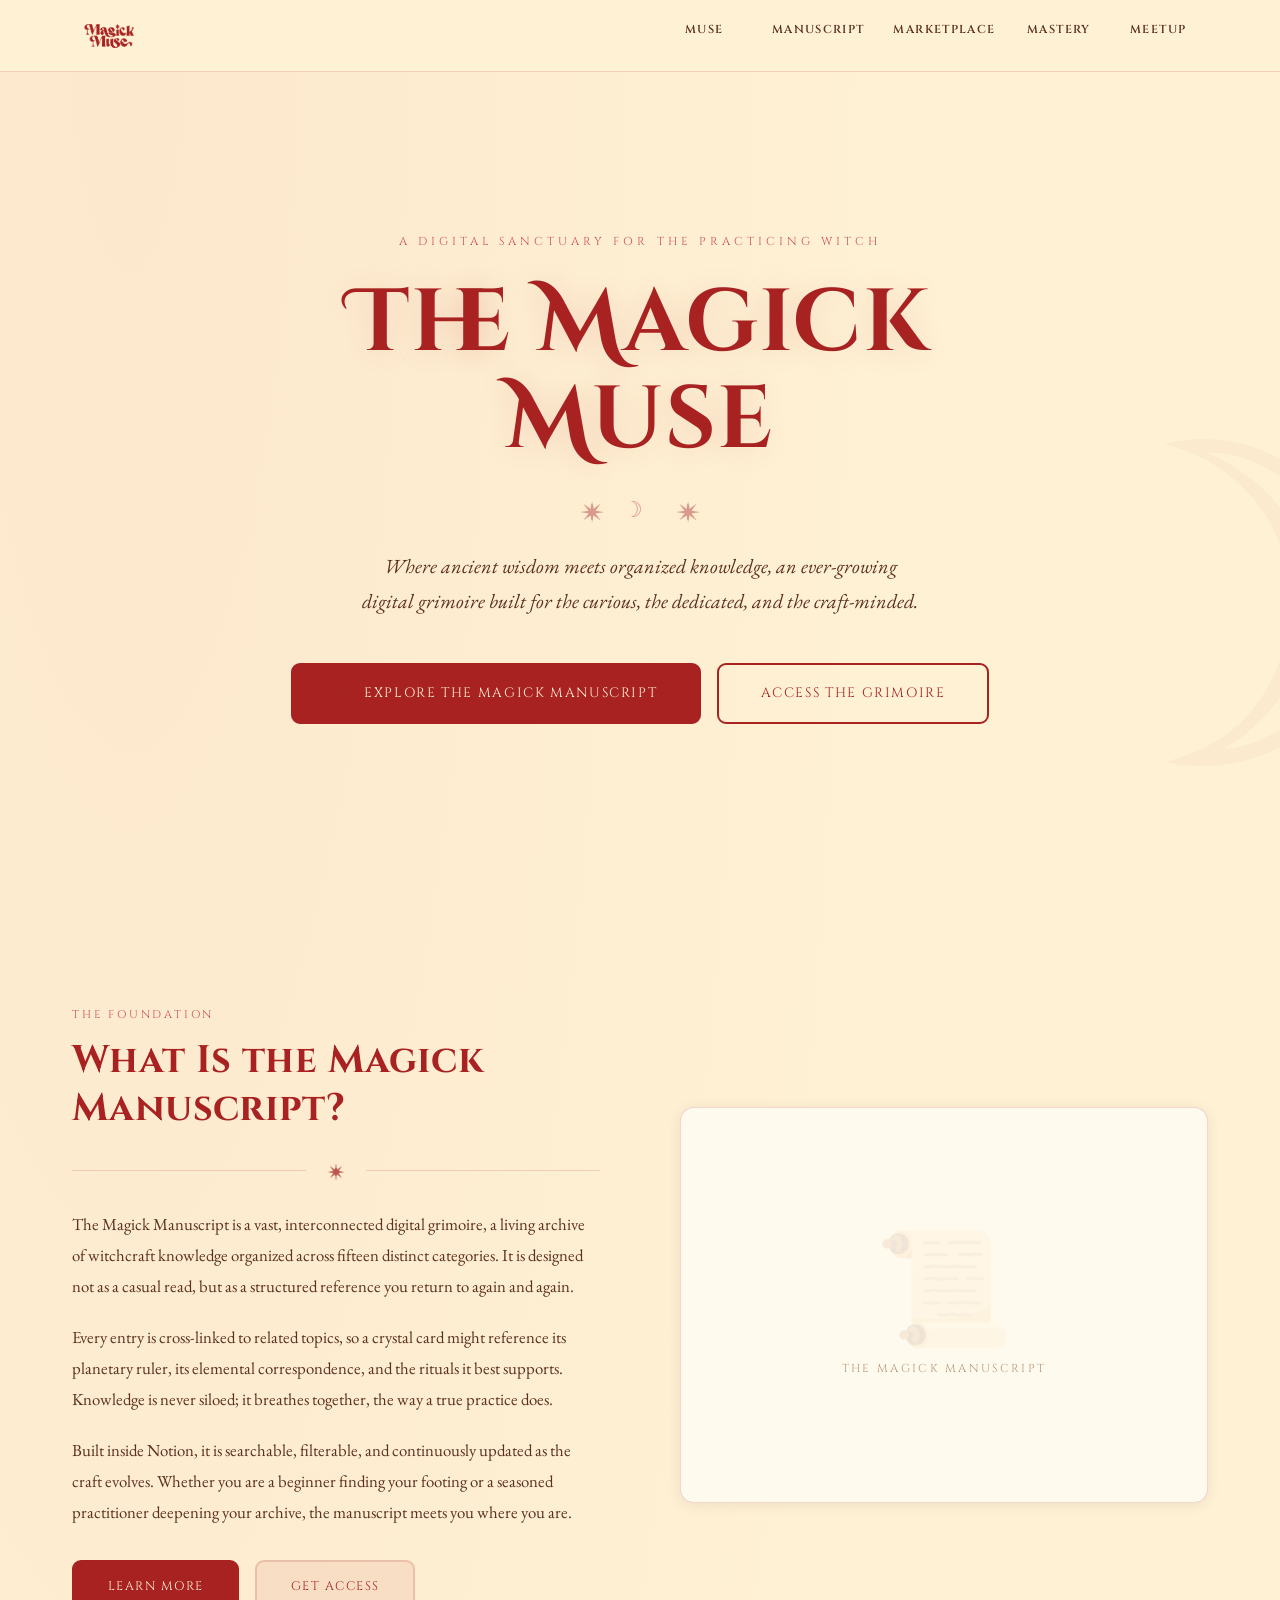
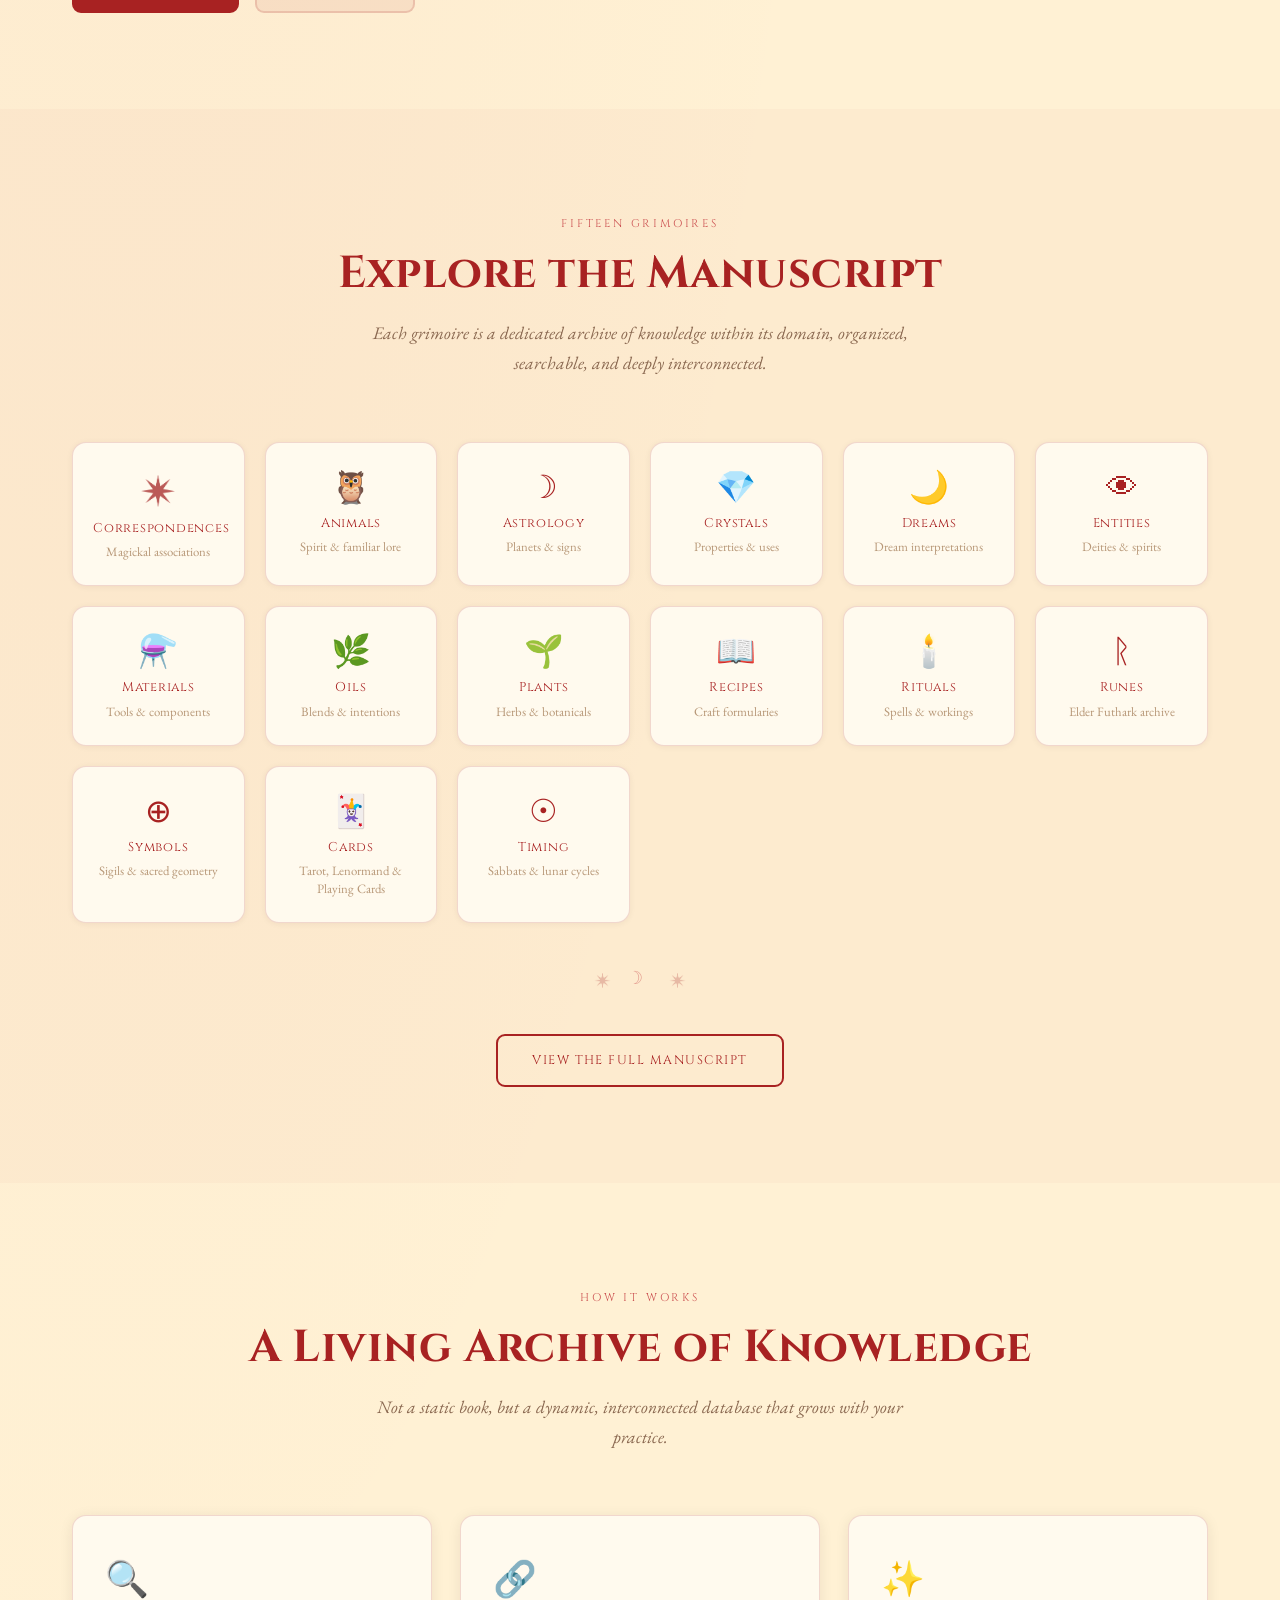
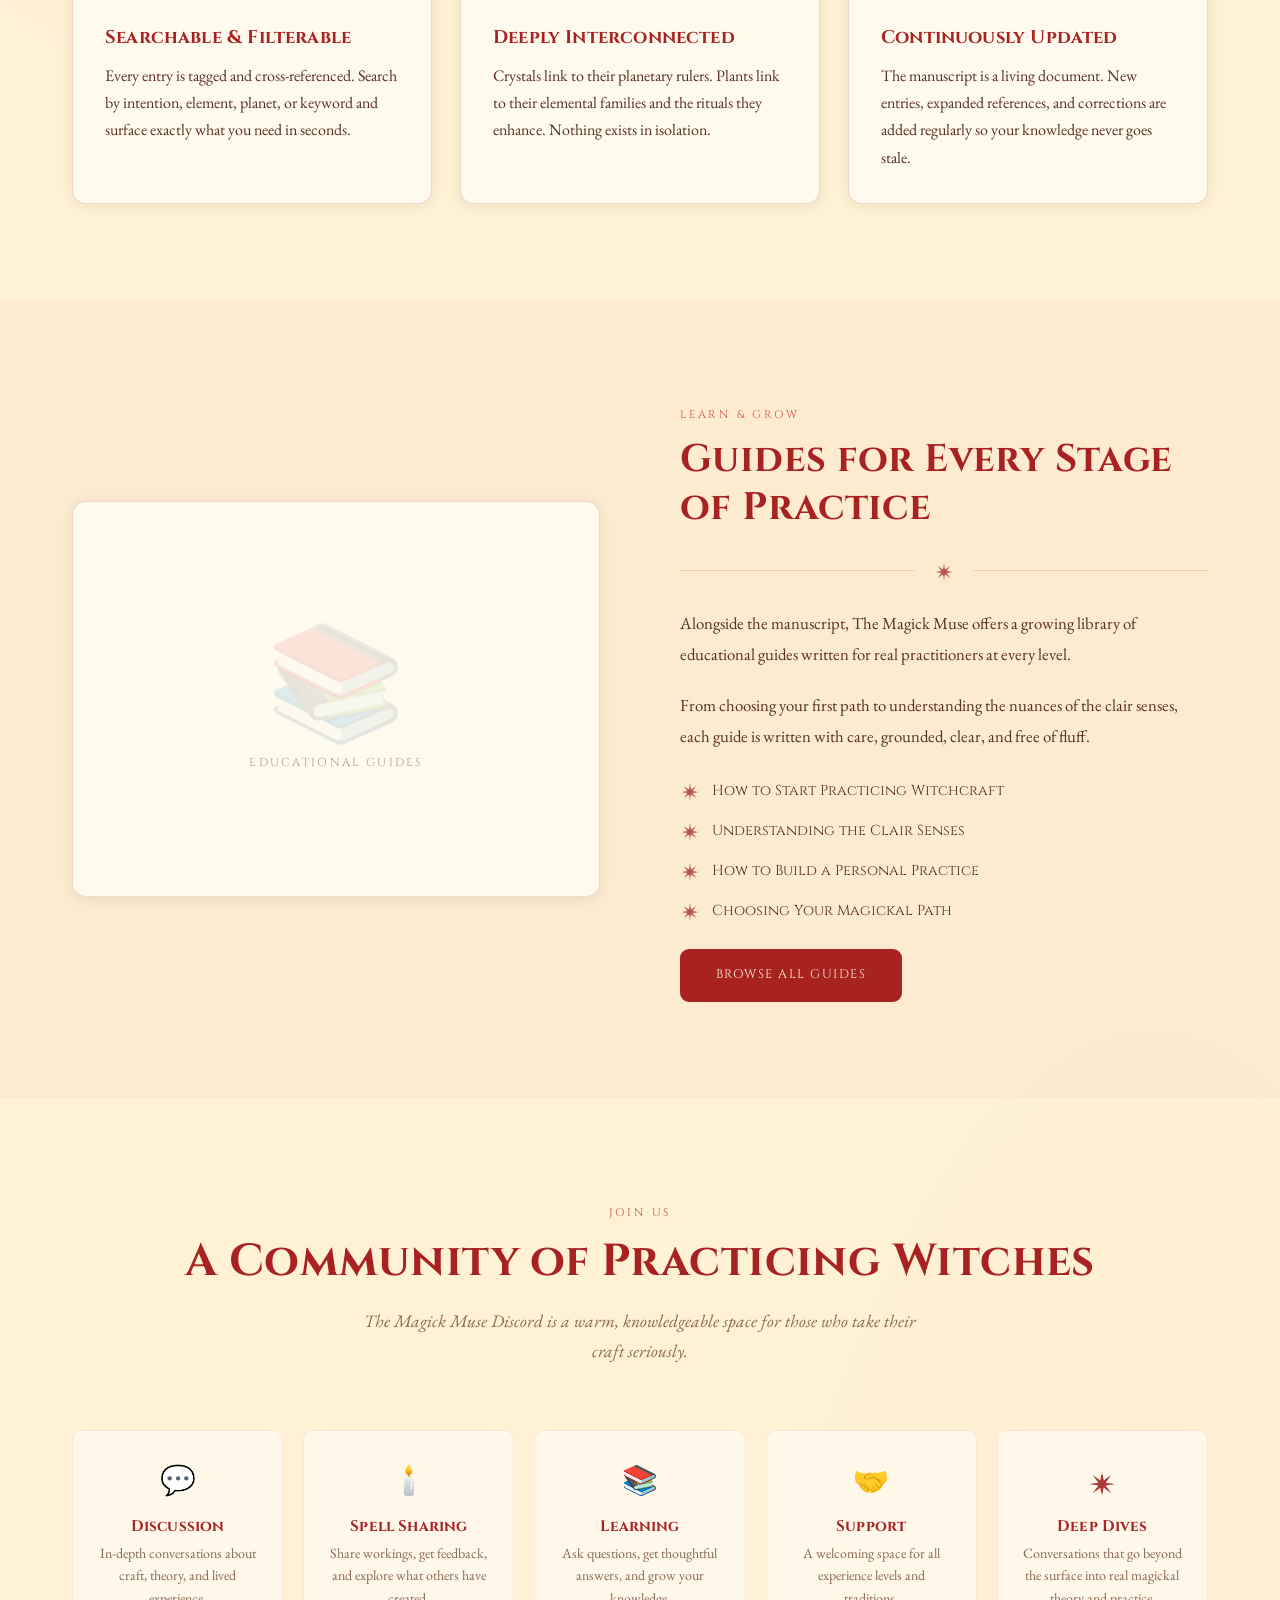
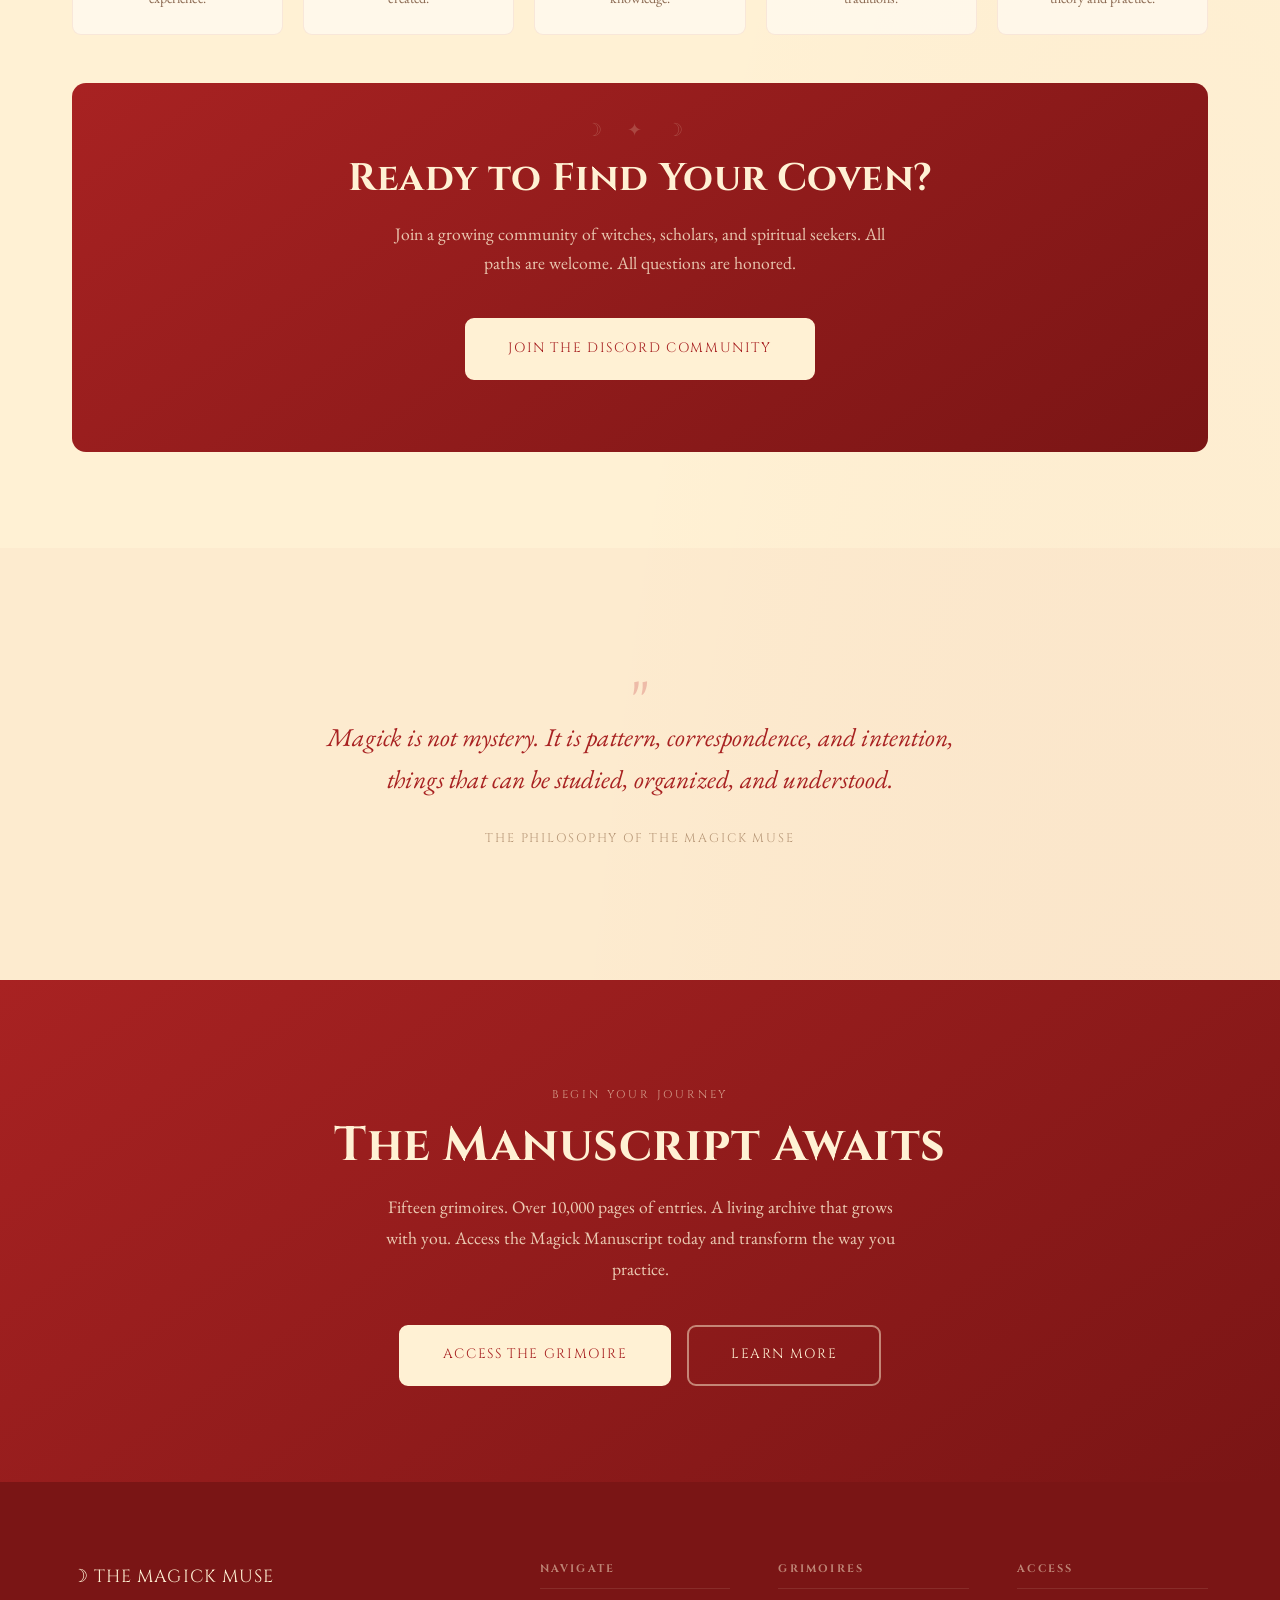
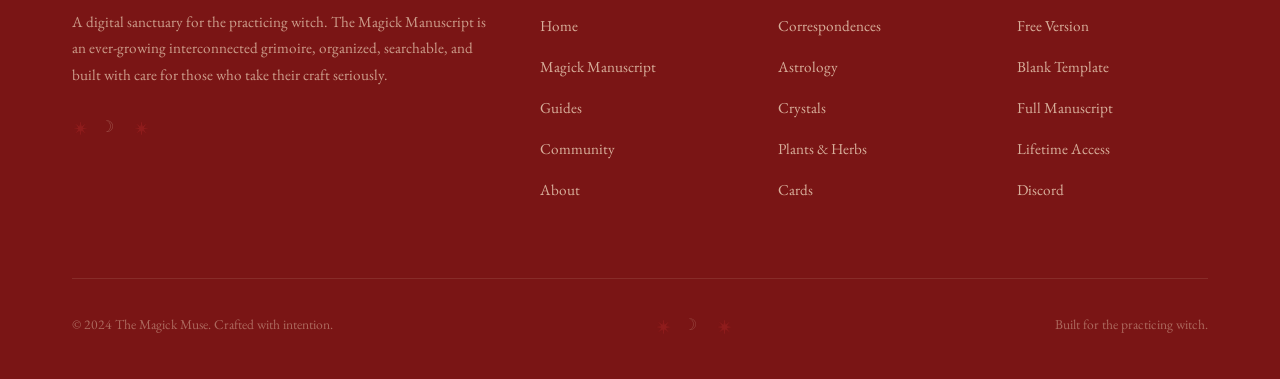
==== commit bd5796c2: "Add content, links, star icon, and product updates across all pages - Rewrote about.html with full u" ====
--- a/index.html
+++ b/index.html
@@ -5,7 +5,7 @@
   <meta name="viewport" content="width=device-width, initial-scale=1.0" />
   <meta name="description" content="The Magick Muse: a digital witchcraft knowledge platform centered around the Magick Manuscript, a large interconnected digital grimoire." />
   <title>The Magick Muse | Digital Witchcraft Knowledge Platform</title>
-  <link rel="stylesheet" href="styles.css?v=2" />
+  <link rel="stylesheet" href="styles.css?v=3" />
   <link rel="icon" type="image/png" href="assets/logo-mark-red.png" />
 </head>
 <body>
@@ -54,7 +54,7 @@
          HERO
          ============================================================ -->
     <section class="hero">
-      <div class="hero-bg-ornament left" aria-hidden="true">✦</div>
+      <div class="hero-bg-ornament left" aria-hidden="true"><img src="assets/star-icon.png" alt="" class="star-img" aria-hidden="true" /></div>
       <div class="hero-bg-ornament right" aria-hidden="true">☽</div>
 
       <div class="hero-inner">
@@ -62,7 +62,7 @@
 
         <h1 class="hero-title">The Magick Muse</h1>
 
-        <span class="hero-deco" aria-hidden="true">✦ ☽ ✦</span>
+        <span class="hero-deco" aria-hidden="true"><img src="assets/star-icon.png" alt="" class="star-img" aria-hidden="true" /> ☽ <img src="assets/star-icon.png" alt="" class="star-img" aria-hidden="true" /></span>
 
         <p class="hero-subtitle">
           Where ancient wisdom meets organized knowledge, an ever-growing digital grimoire
@@ -71,7 +71,7 @@
 
         <div class="btn-group center">
           <a href="manuscript.html" class="btn btn-primary btn-lg">
-            ✦ &nbsp;Explore the Magick Manuscript
+            <img src="assets/star-icon.png" alt="" class="star-img" aria-hidden="true" /> &nbsp;Explore the Magick Manuscript
           </a>
           <a href="access.html" class="btn btn-secondary btn-lg">
             Access the Grimoire
@@ -89,7 +89,7 @@
           <div class="content-text reveal">
             <span class="section-label">The Foundation</span>
             <h2>What Is the Magick Manuscript?</h2>
-            <div class="sep"><span class="sep-icon">✦</span></div>
+            <div class="sep"><span class="sep-icon"><img src="assets/star-icon.png" alt="" class="star-img" aria-hidden="true" /></span></div>
             <p>
               The Magick Manuscript is a vast, interconnected digital grimoire, a living archive
               of witchcraft knowledge organized across fifteen distinct categories. It is designed
@@ -135,7 +135,7 @@
 
         <div class="grimoire-grid">
           <a href="manuscript.html" class="grimoire-card reveal">
-            <span class="gc-icon" aria-hidden="true">✦</span>
+            <span class="gc-icon" aria-hidden="true"><img src="assets/star-icon.png" alt="" class="star-img" aria-hidden="true" /></span>
             <div class="gc-name">Correspondences</div>
             <div class="gc-desc">Magickal associations</div>
           </a>
@@ -211,7 +211,7 @@
           </a>
         </div>
 
-        <div class="ornament-line" aria-hidden="true">✦ ☽ ✦</div>
+        <div class="ornament-line" aria-hidden="true"><img src="assets/star-icon.png" alt="" class="star-img" aria-hidden="true" /> ☽ <img src="assets/star-icon.png" alt="" class="star-img" aria-hidden="true" /></div>
 
         <div style="text-align: center;">
           <a href="manuscript.html" class="btn btn-secondary">
@@ -277,7 +277,7 @@
           <div class="content-text reveal reveal-delay-2">
             <span class="section-label">Learn &amp; Grow</span>
             <h2>Guides for Every Stage of Practice</h2>
-            <div class="sep"><span class="sep-icon">✦</span></div>
+            <div class="sep"><span class="sep-icon"><img src="assets/star-icon.png" alt="" class="star-img" aria-hidden="true" /></span></div>
             <p>
               Alongside the manuscript, The Magick Muse offers a growing library of educational
               guides written for real practitioners at every level.
@@ -289,19 +289,19 @@
 
             <div style="margin: 1.5rem 0; display: flex; flex-direction: column; gap: 0.75rem;">
               <div style="display: flex; align-items: center; gap: 0.75rem;">
-                <span style="color: var(--muted-red); font-size: 1rem;">✦</span>
+                <span style="color: var(--muted-red); font-size: 1rem;"><img src="assets/star-icon.png" alt="" class="star-img" aria-hidden="true" /></span>
                 <span style="font-family: var(--font-heading); font-size: 0.9rem; color: var(--text-mid);">How to Start Practicing Witchcraft</span>
               </div>
               <div style="display: flex; align-items: center; gap: 0.75rem;">
-                <span style="color: var(--muted-red); font-size: 1rem;">✦</span>
+                <span style="color: var(--muted-red); font-size: 1rem;"><img src="assets/star-icon.png" alt="" class="star-img" aria-hidden="true" /></span>
                 <span style="font-family: var(--font-heading); font-size: 0.9rem; color: var(--text-mid);">Understanding the Clair Senses</span>
               </div>
               <div style="display: flex; align-items: center; gap: 0.75rem;">
-                <span style="color: var(--muted-red); font-size: 1rem;">✦</span>
+                <span style="color: var(--muted-red); font-size: 1rem;"><img src="assets/star-icon.png" alt="" class="star-img" aria-hidden="true" /></span>
                 <span style="font-family: var(--font-heading); font-size: 0.9rem; color: var(--text-mid);">How to Build a Personal Practice</span>
               </div>
               <div style="display: flex; align-items: center; gap: 0.75rem;">
-                <span style="color: var(--muted-red); font-size: 1rem;">✦</span>
+                <span style="color: var(--muted-red); font-size: 1rem;"><img src="assets/star-icon.png" alt="" class="star-img" aria-hidden="true" /></span>
                 <span style="font-family: var(--font-heading); font-size: 0.9rem; color: var(--text-mid);">Choosing Your Magickal Path</span>
               </div>
             </div>
@@ -348,7 +348,7 @@
             <p>A welcoming space for all experience levels and traditions.</p>
           </div>
           <div class="comm-feature">
-            <div class="cf-icon">✦</div>
+            <div class="cf-icon"><img src="assets/star-icon.png" alt="" class="star-img" aria-hidden="true" /></div>
             <h4>Deep Dives</h4>
             <p>Conversations that go beyond the surface into real magickal theory and practice.</p>
           </div>
@@ -420,7 +420,7 @@
             interconnected grimoire, organized, searchable, and built with care for those who
             take their craft seriously.
           </p>
-          <div class="footer-deco" aria-hidden="true">✦ ☽ ✦</div>
+          <div class="footer-deco" aria-hidden="true"><img src="assets/star-icon.png" alt="" class="star-img" aria-hidden="true" /> ☽ <img src="assets/star-icon.png" alt="" class="star-img" aria-hidden="true" /></div>
         </div>
 
         <div class="footer-col">
@@ -452,14 +452,14 @@
             <li><a href="access.html">Blank Template</a></li>
             <li><a href="access.html">Full Manuscript</a></li>
             <li><a href="access.html">Lifetime Access</a></li>
-            <li><a href="community.html">Discord</a></li>
+            <li><a href="https://discord.gg/MFJhAdzMsw" target="_blank" rel="noopener">Discord</a></li>
           </ul>
         </div>
       </div>
 
       <div class="footer-bottom">
         <p>© 2024 The Magick Muse. Crafted with intention.</p>
-        <span class="footer-bottom-sym" aria-hidden="true">✦ ☽ ✦</span>
+        <span class="footer-bottom-sym" aria-hidden="true"><img src="assets/star-icon.png" alt="" class="star-img" aria-hidden="true" /> ☽ <img src="assets/star-icon.png" alt="" class="star-img" aria-hidden="true" /></span>
         <p>Built for the practicing witch.</p>
       </div>
     </div>
--- a/styles.css
+++ b/styles.css
@@ -311,6 +311,31 @@
   height: 1px;
   background: var(--border);
   max-width: 240px;
+}
+
+/* Star icon image replacement for ✦ */
+.star-img {
+  height: 1em;
+  width: auto;
+  display: inline-block;
+  vertical-align: middle;
+  opacity: 0.75;
+}
+.ornament-line .star-img,
+.footer-deco .star-img,
+.footer-bottom-sym .star-img {
+  height: 0.85em;
+  opacity: 0.5;
+}
+.feature-icon .star-img,
+.cf-icon .star-img,
+.ac-icon .star-img {
+  height: 1.5rem;
+  opacity: 0.9;
+}
+.hero-bg-ornament .star-img {
+  height: 4rem;
+  opacity: 0.12;
 }
 
 .sep-icon {
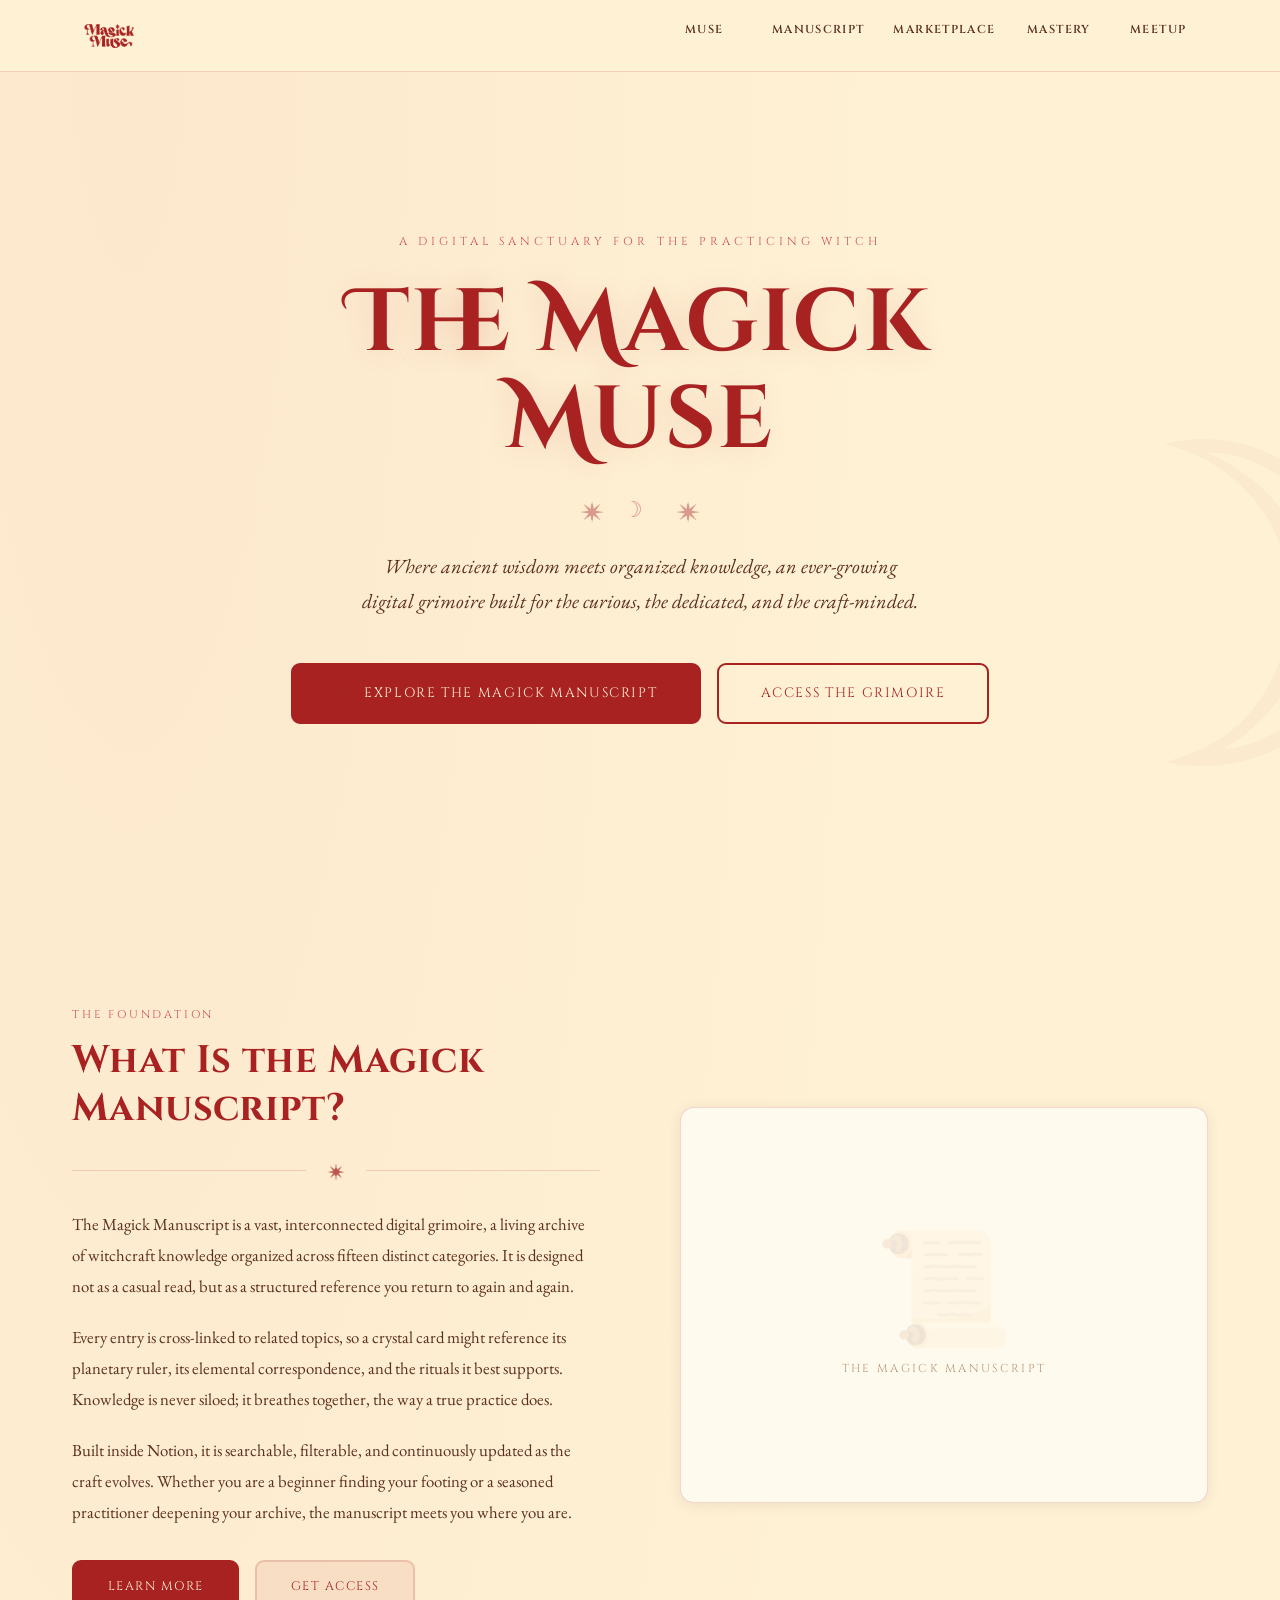
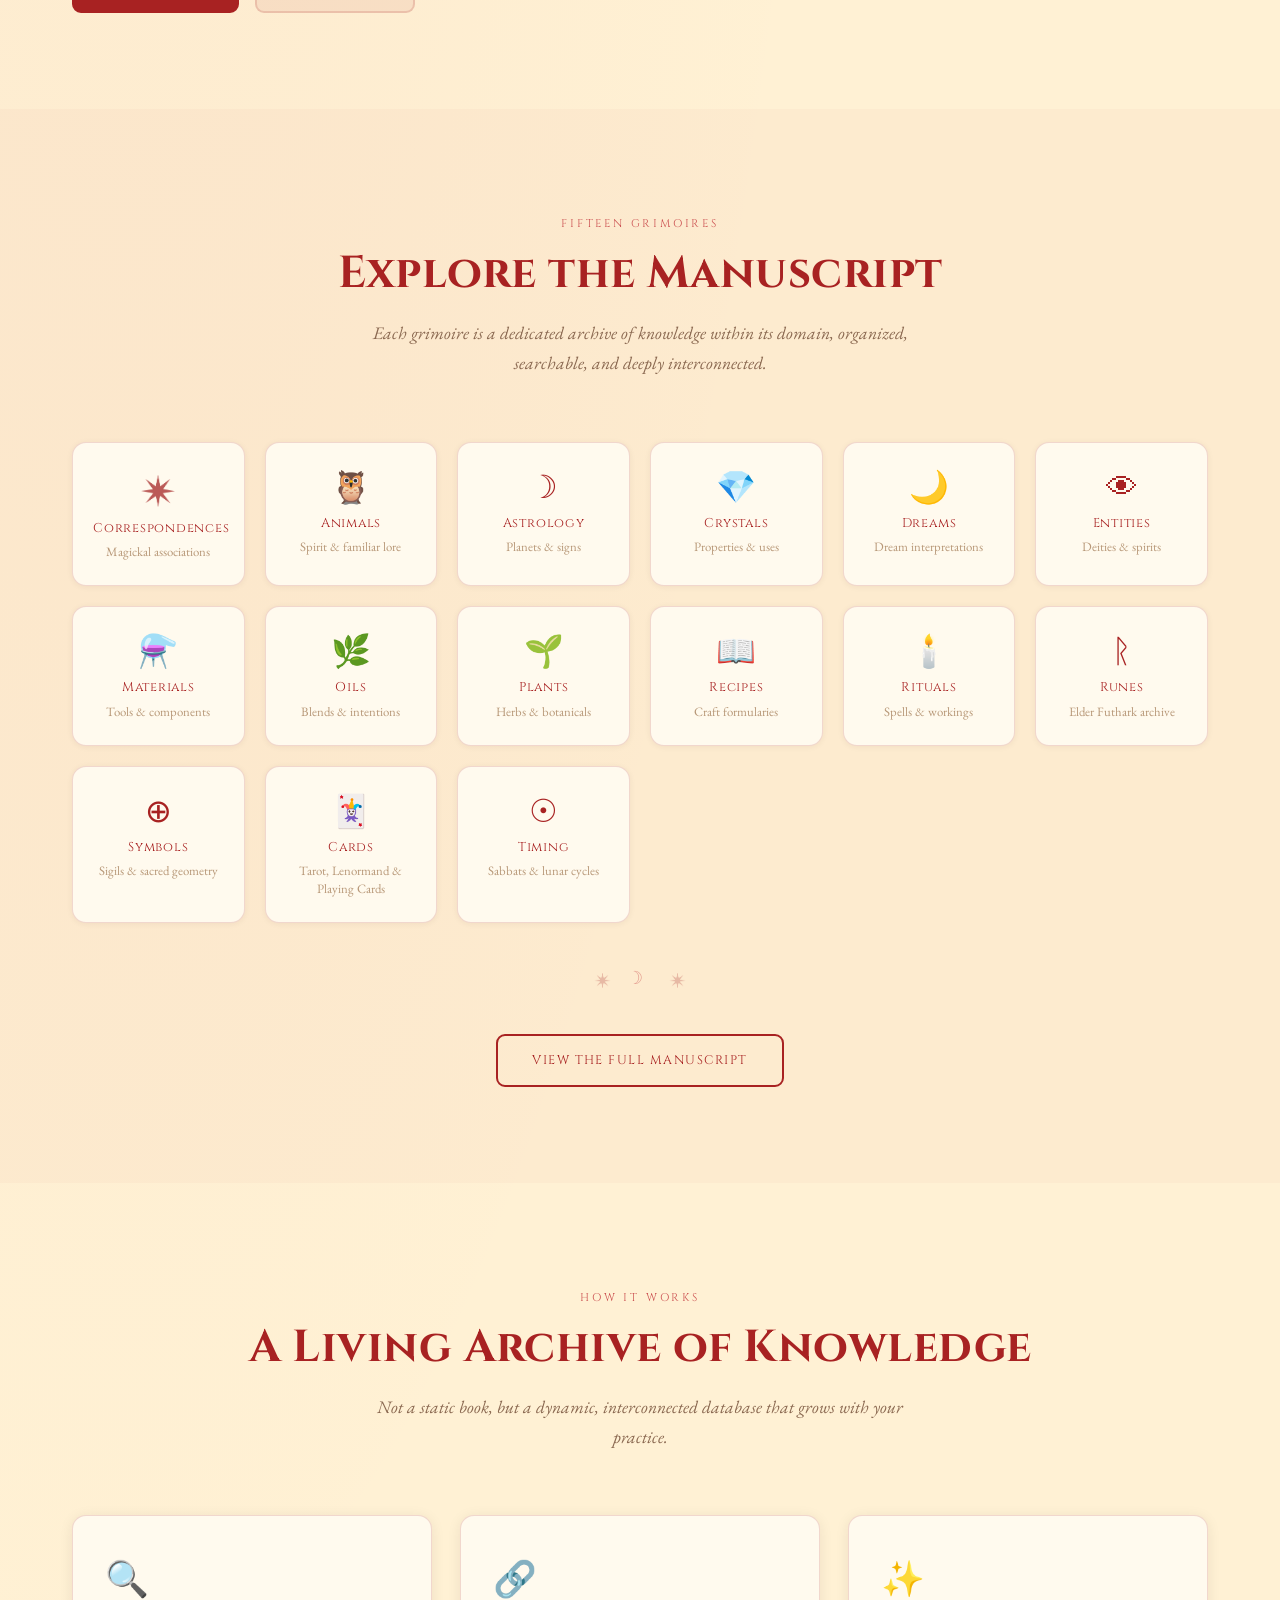
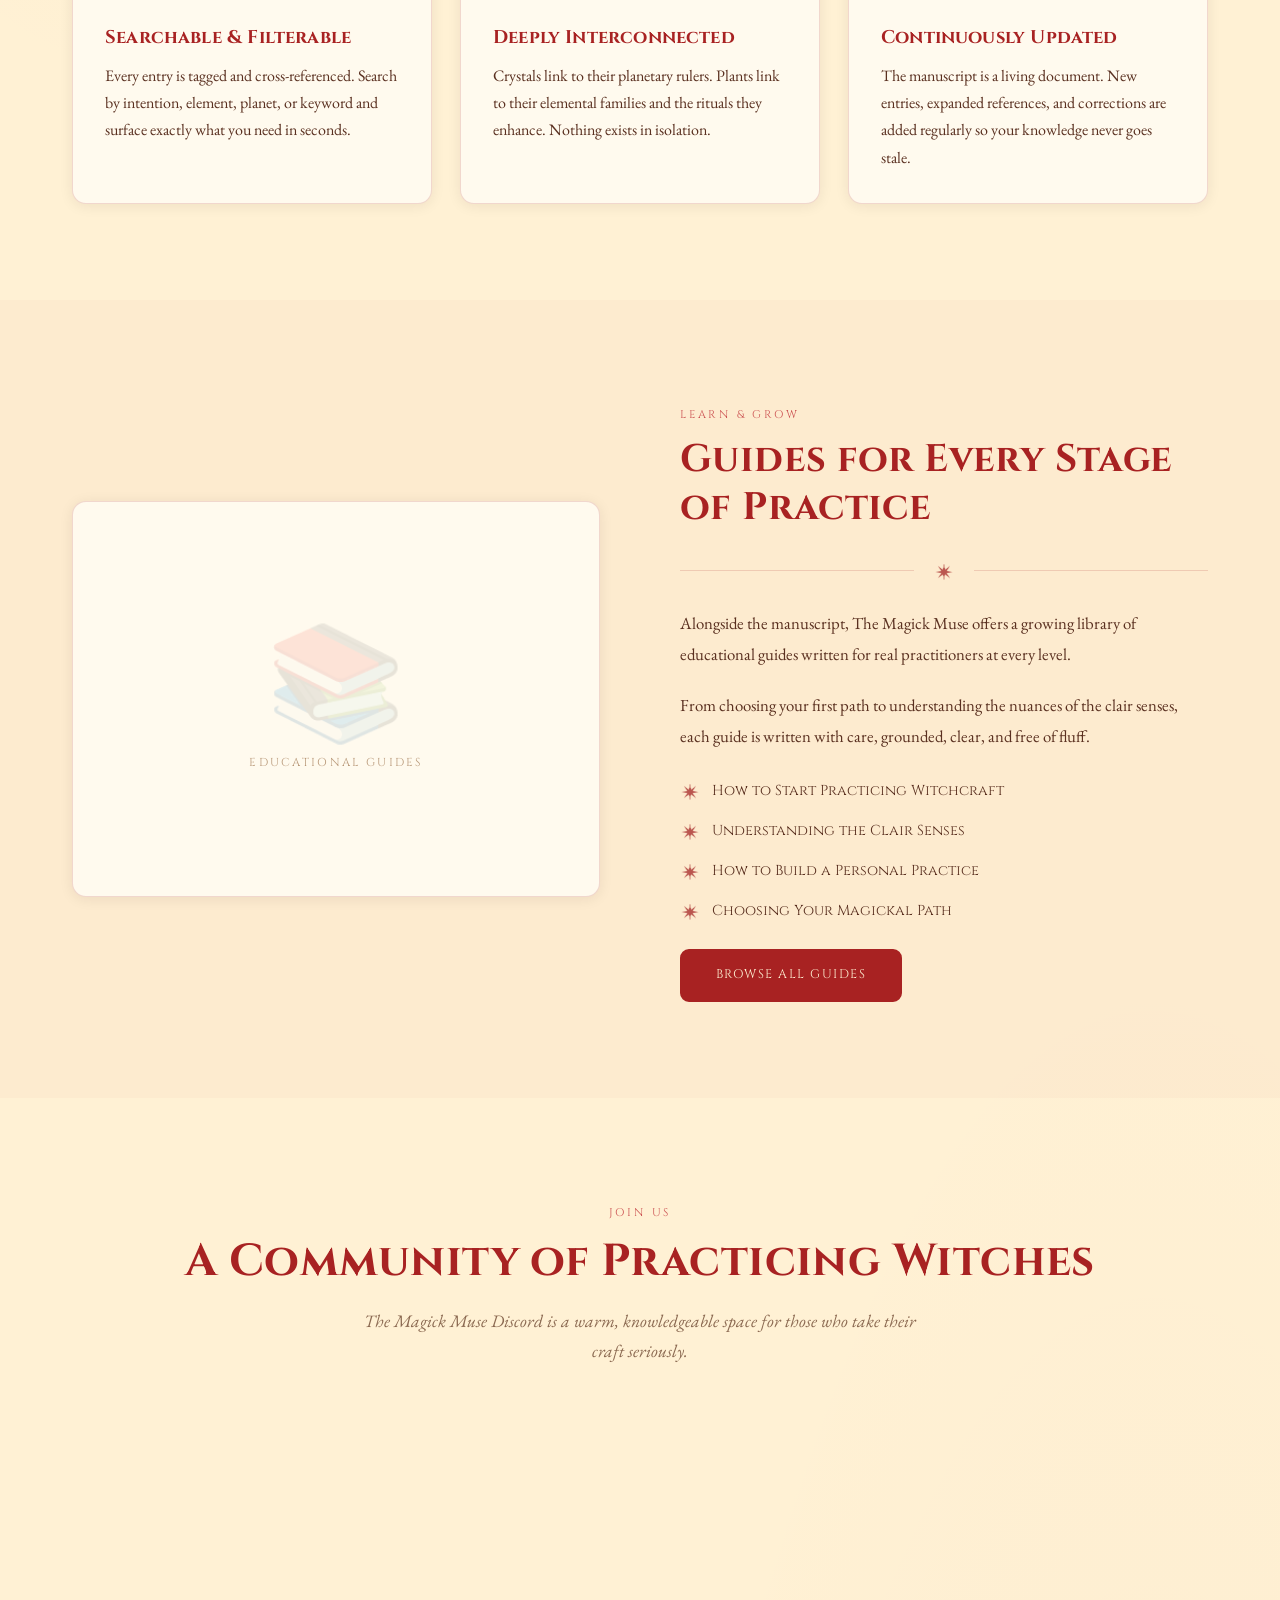
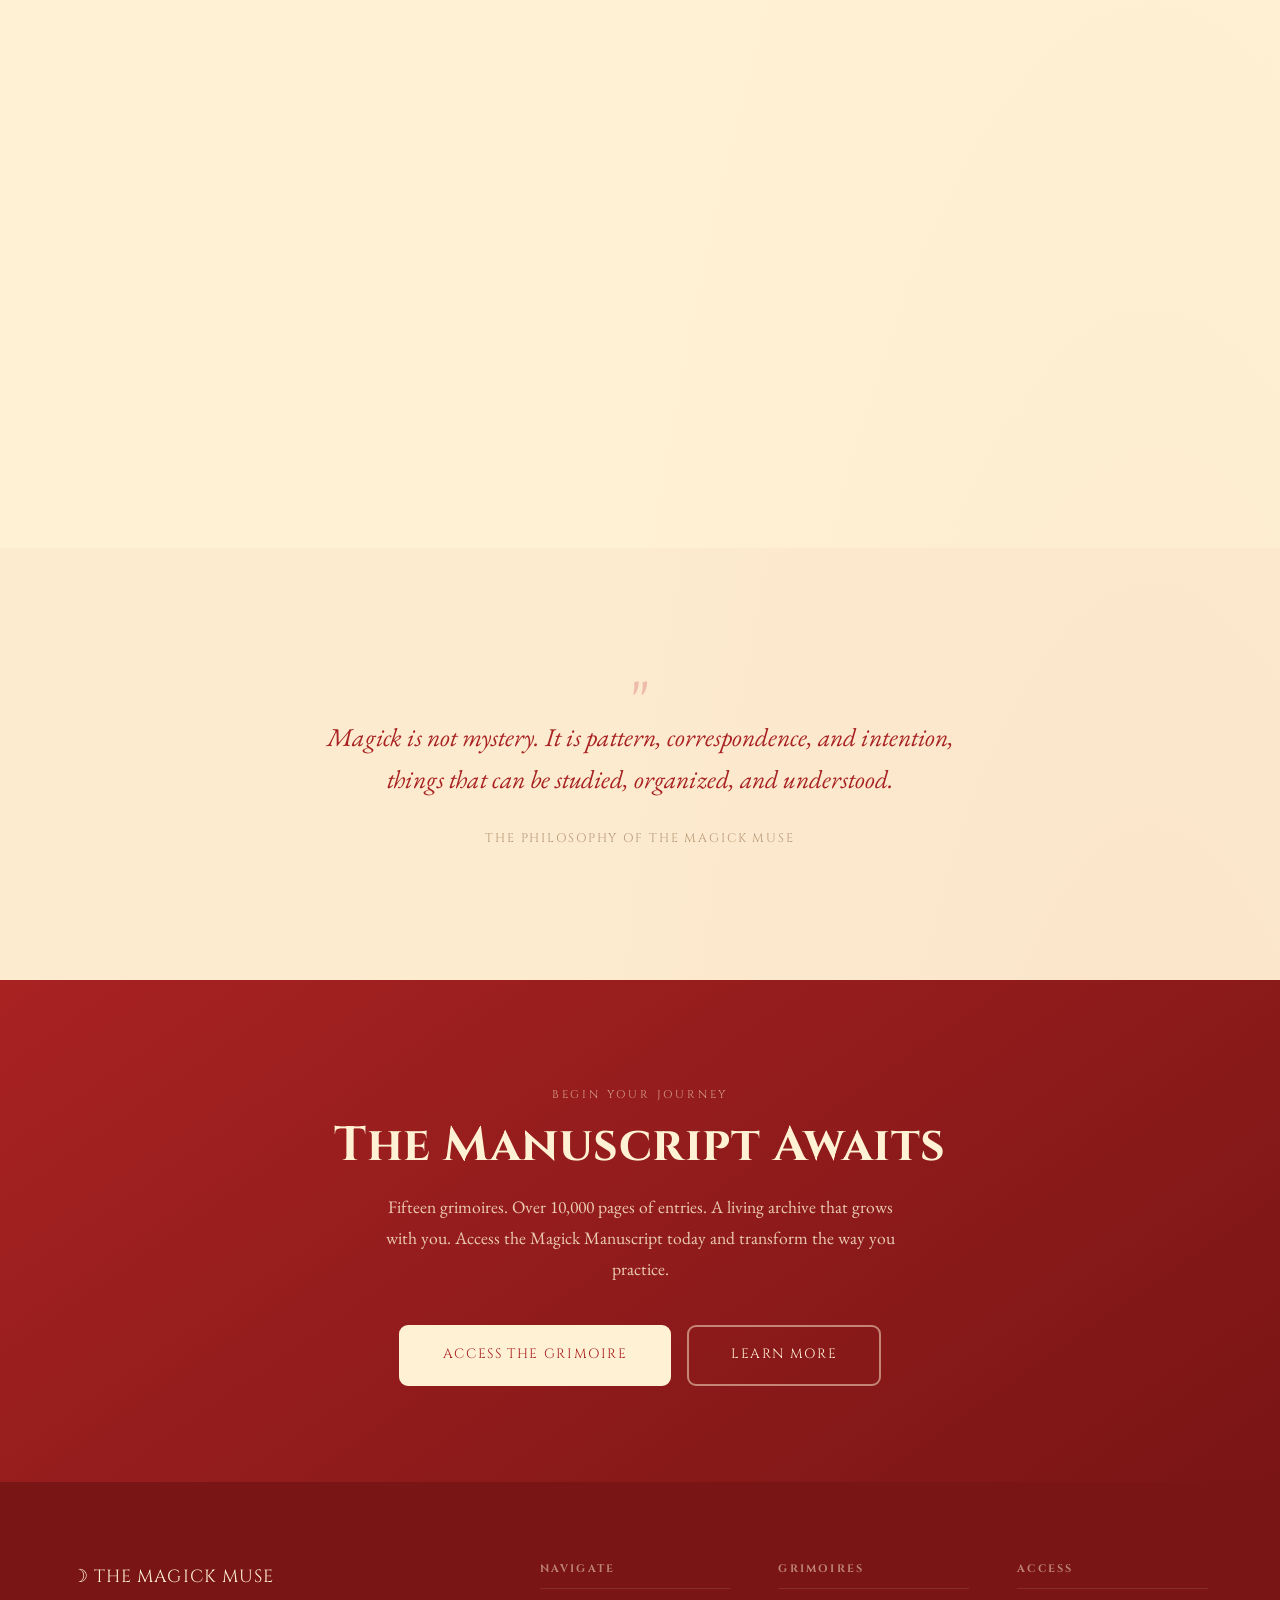
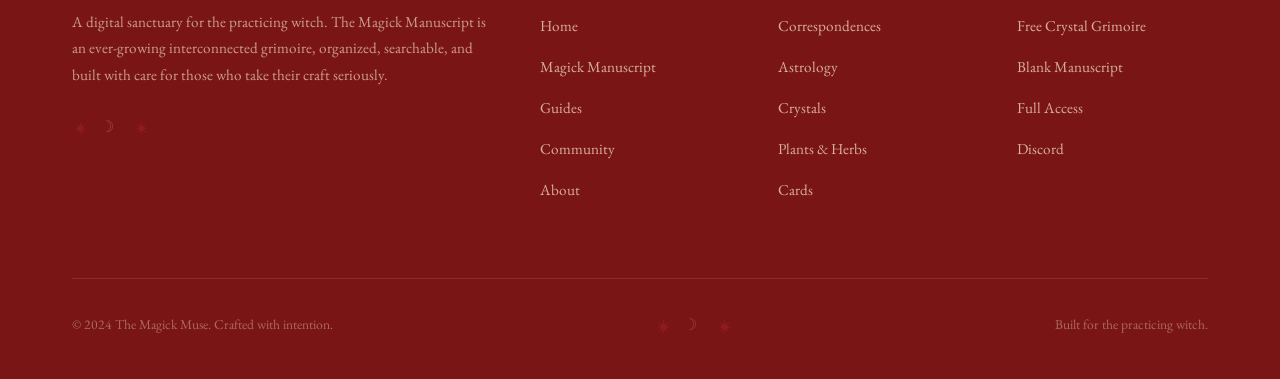
==== commit 3f340cf0: "Consolidate Monthly/Lifetime into single Full Access card site-wide - Merged the two separate access" ====
--- a/index.html
+++ b/index.html
@@ -448,10 +448,9 @@
         <div class="footer-col">
           <h5>Access</h5>
           <ul>
-            <li><a href="access.html">Free Version</a></li>
-            <li><a href="access.html">Blank Template</a></li>
-            <li><a href="access.html">Full Manuscript</a></li>
-            <li><a href="access.html">Lifetime Access</a></li>
+            <li><a href="access.html">Free Crystal Grimoire</a></li>
+            <li><a href="access.html">Blank Manuscript</a></li>
+            <li><a href="access.html">Full Access</a></li>
             <li><a href="https://discord.gg/MFJhAdzMsw" target="_blank" rel="noopener">Discord</a></li>
           </ul>
         </div>
--- a/styles.css
+++ b/styles.css
@@ -1251,6 +1251,14 @@
   :root { --nav-h: 64px; }
 
   body { font-size: 17px; }
+
+  /* Remove backdrop-filter so position:fixed children use the viewport
+     as their containing block (not the 64px nav element) */
+  .nav {
+    backdrop-filter: none;
+    -webkit-backdrop-filter: none;
+    background: rgba(255, 241, 212, 0.98);
+  }
 
   .nav-links {
     display: none;
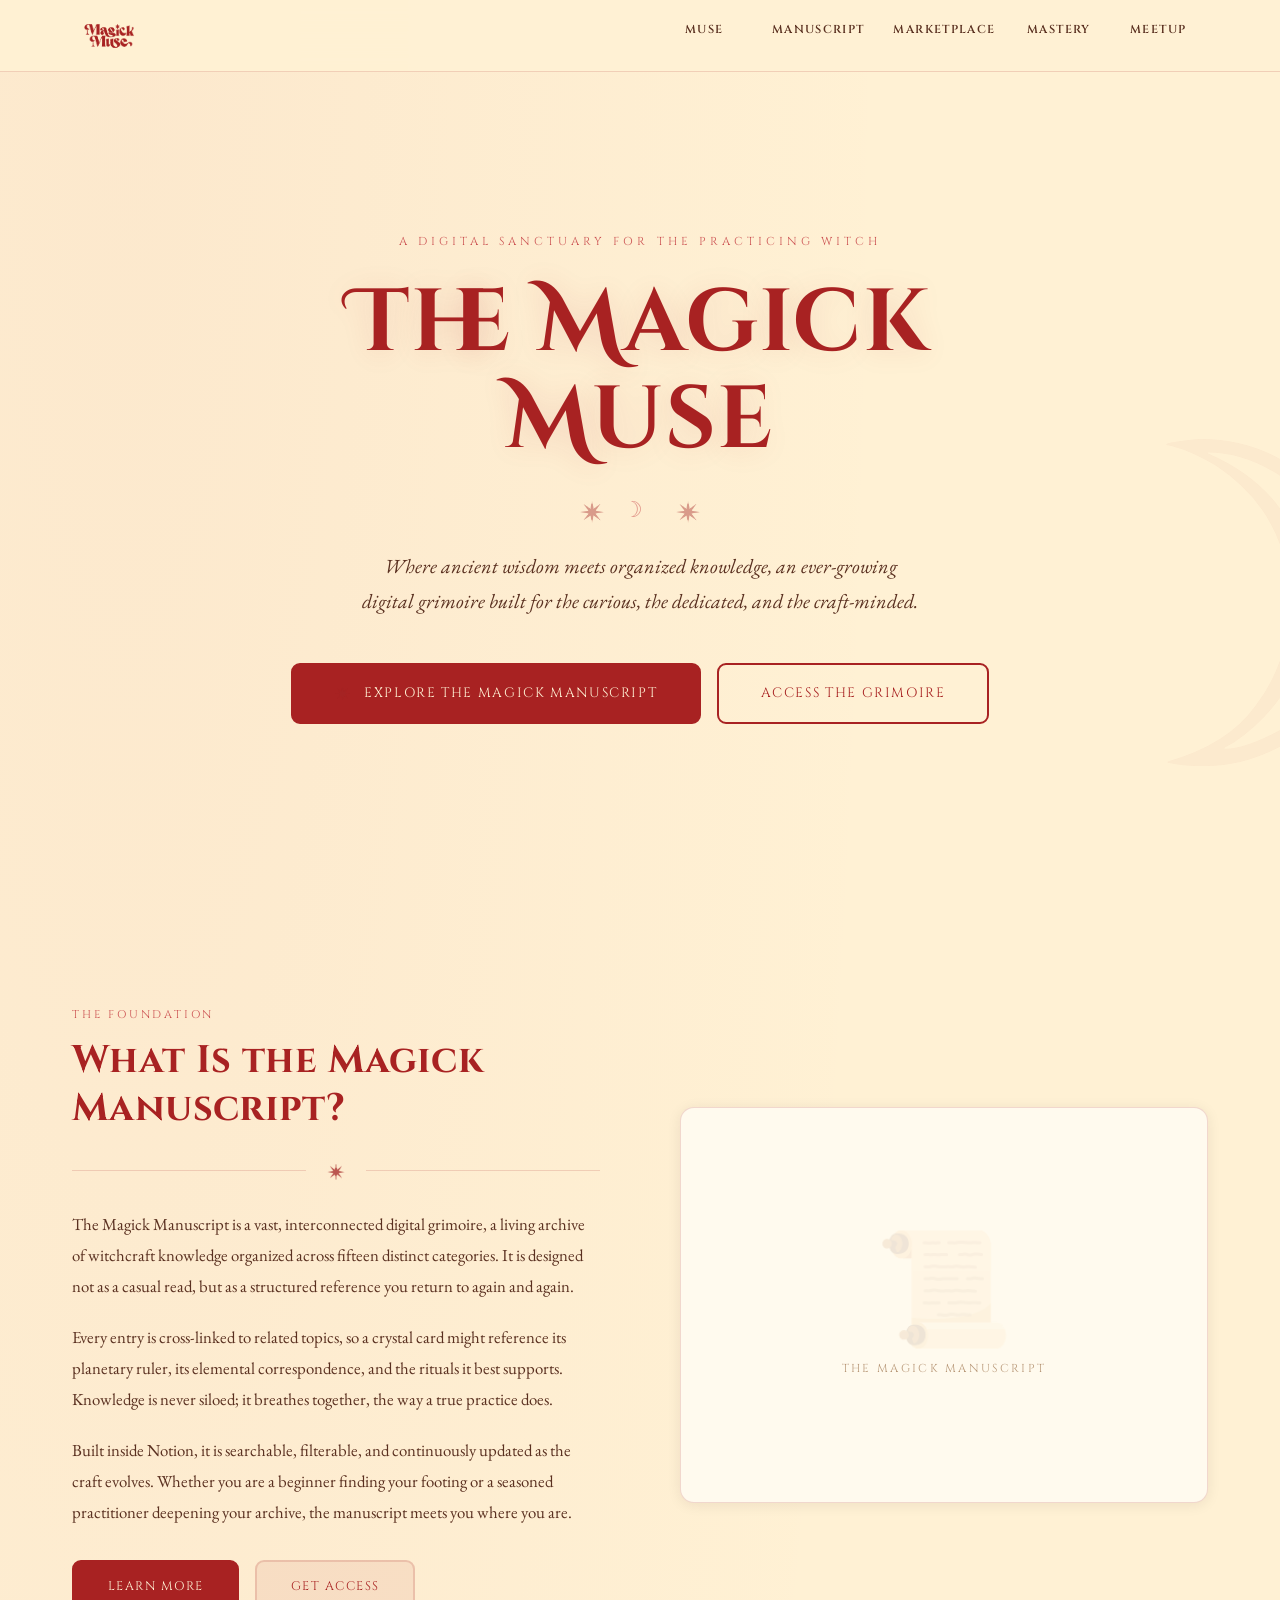
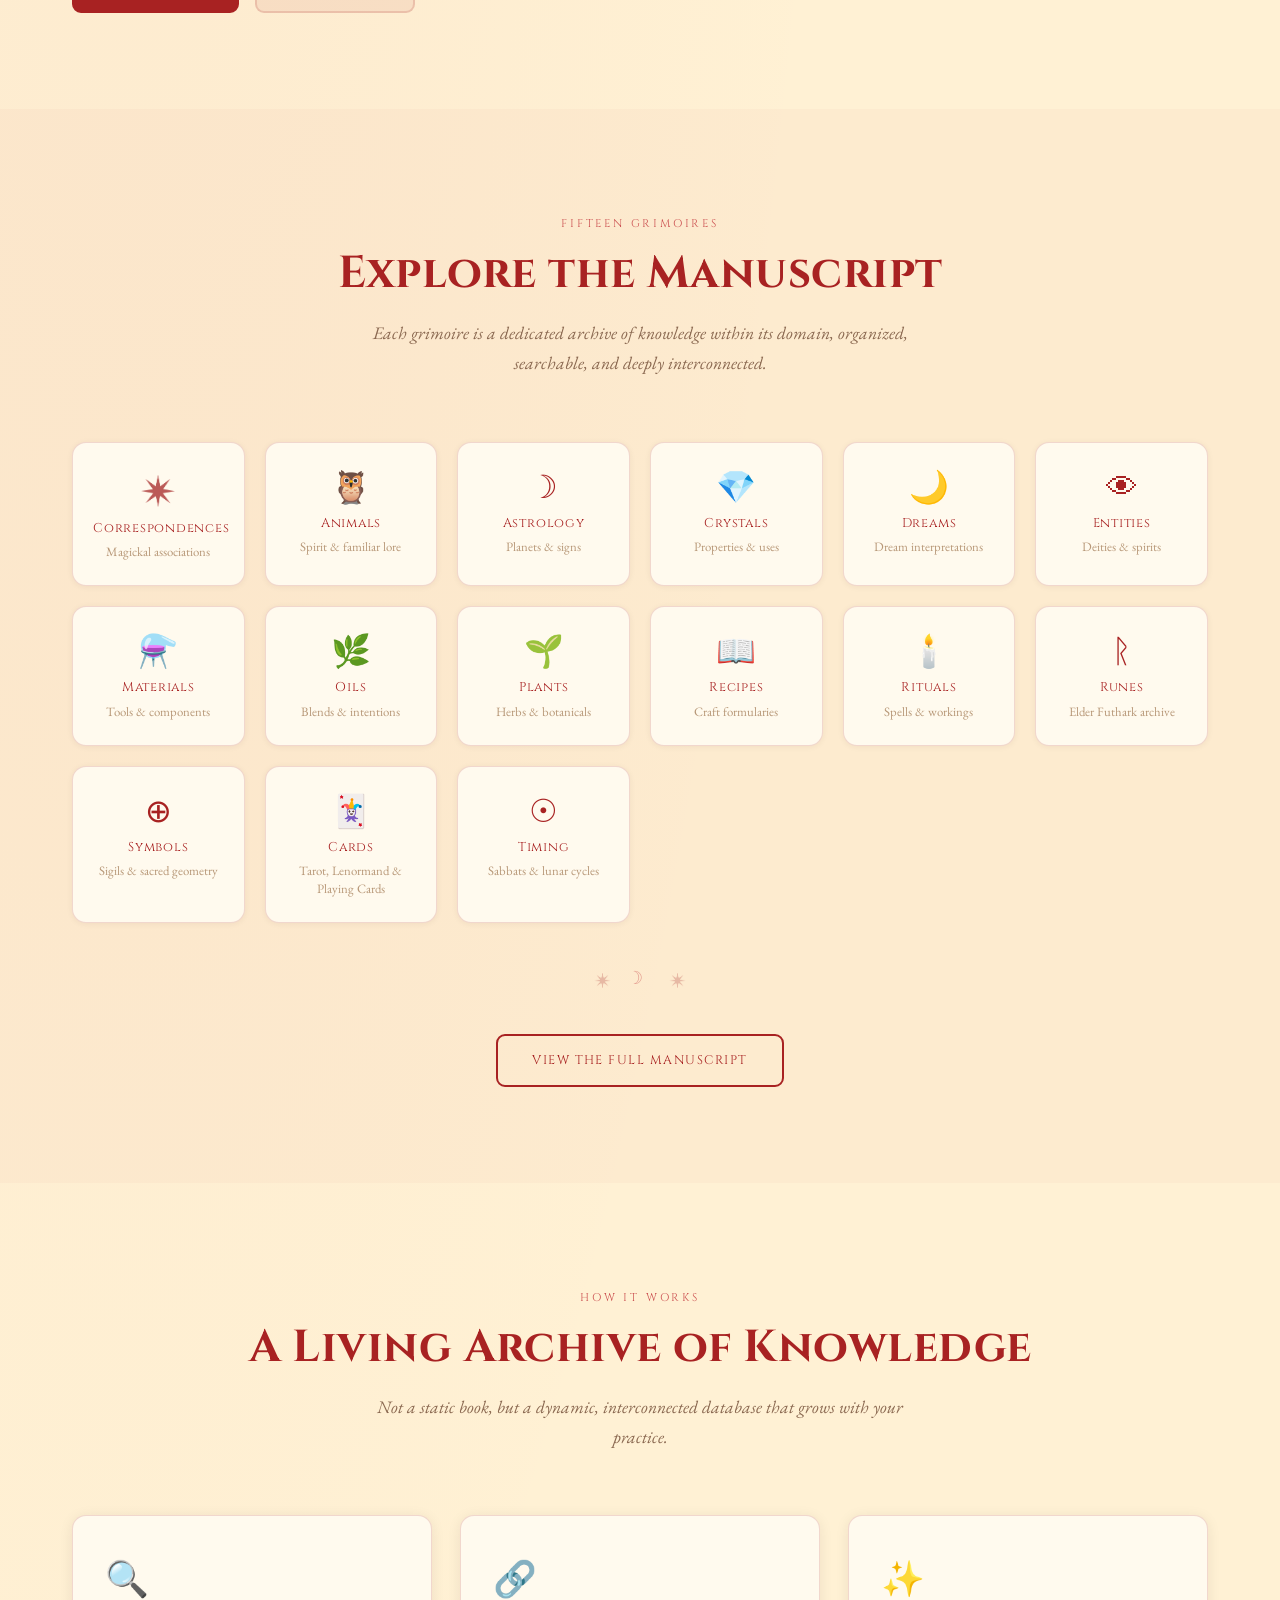
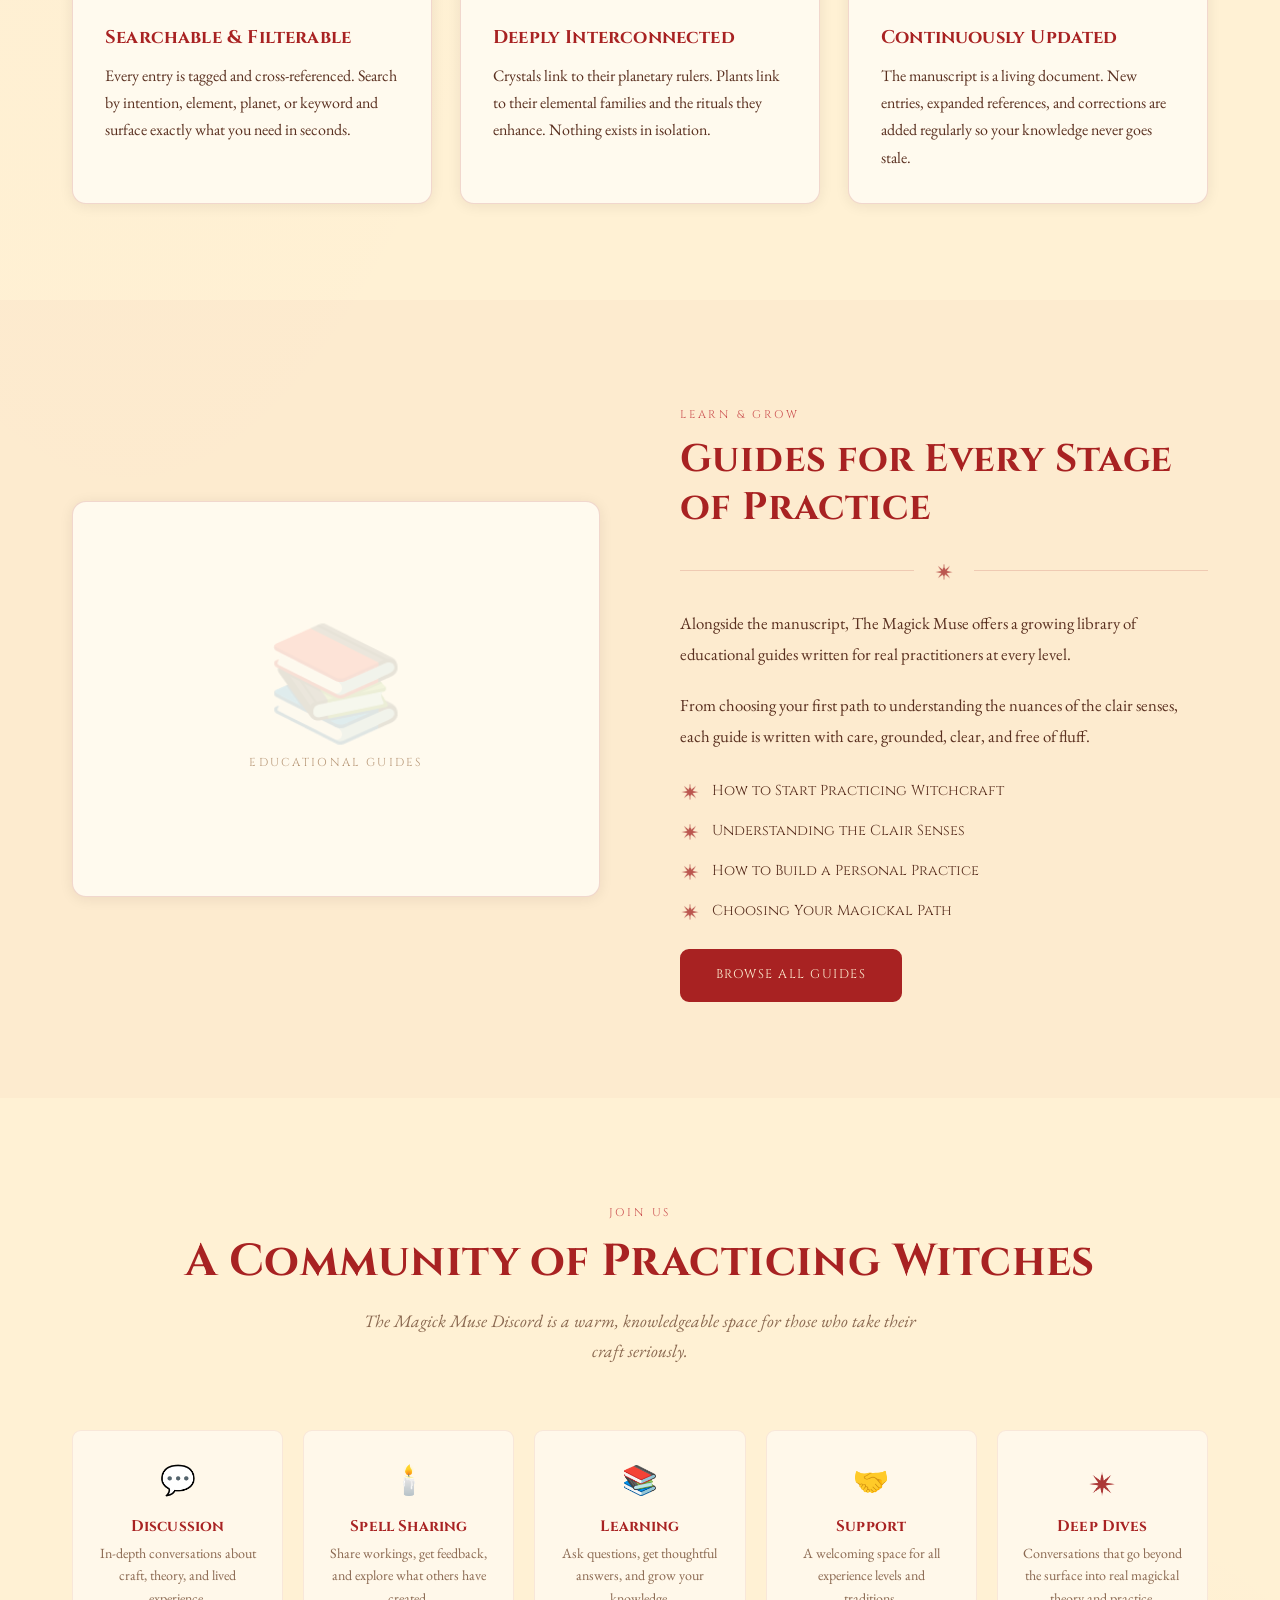
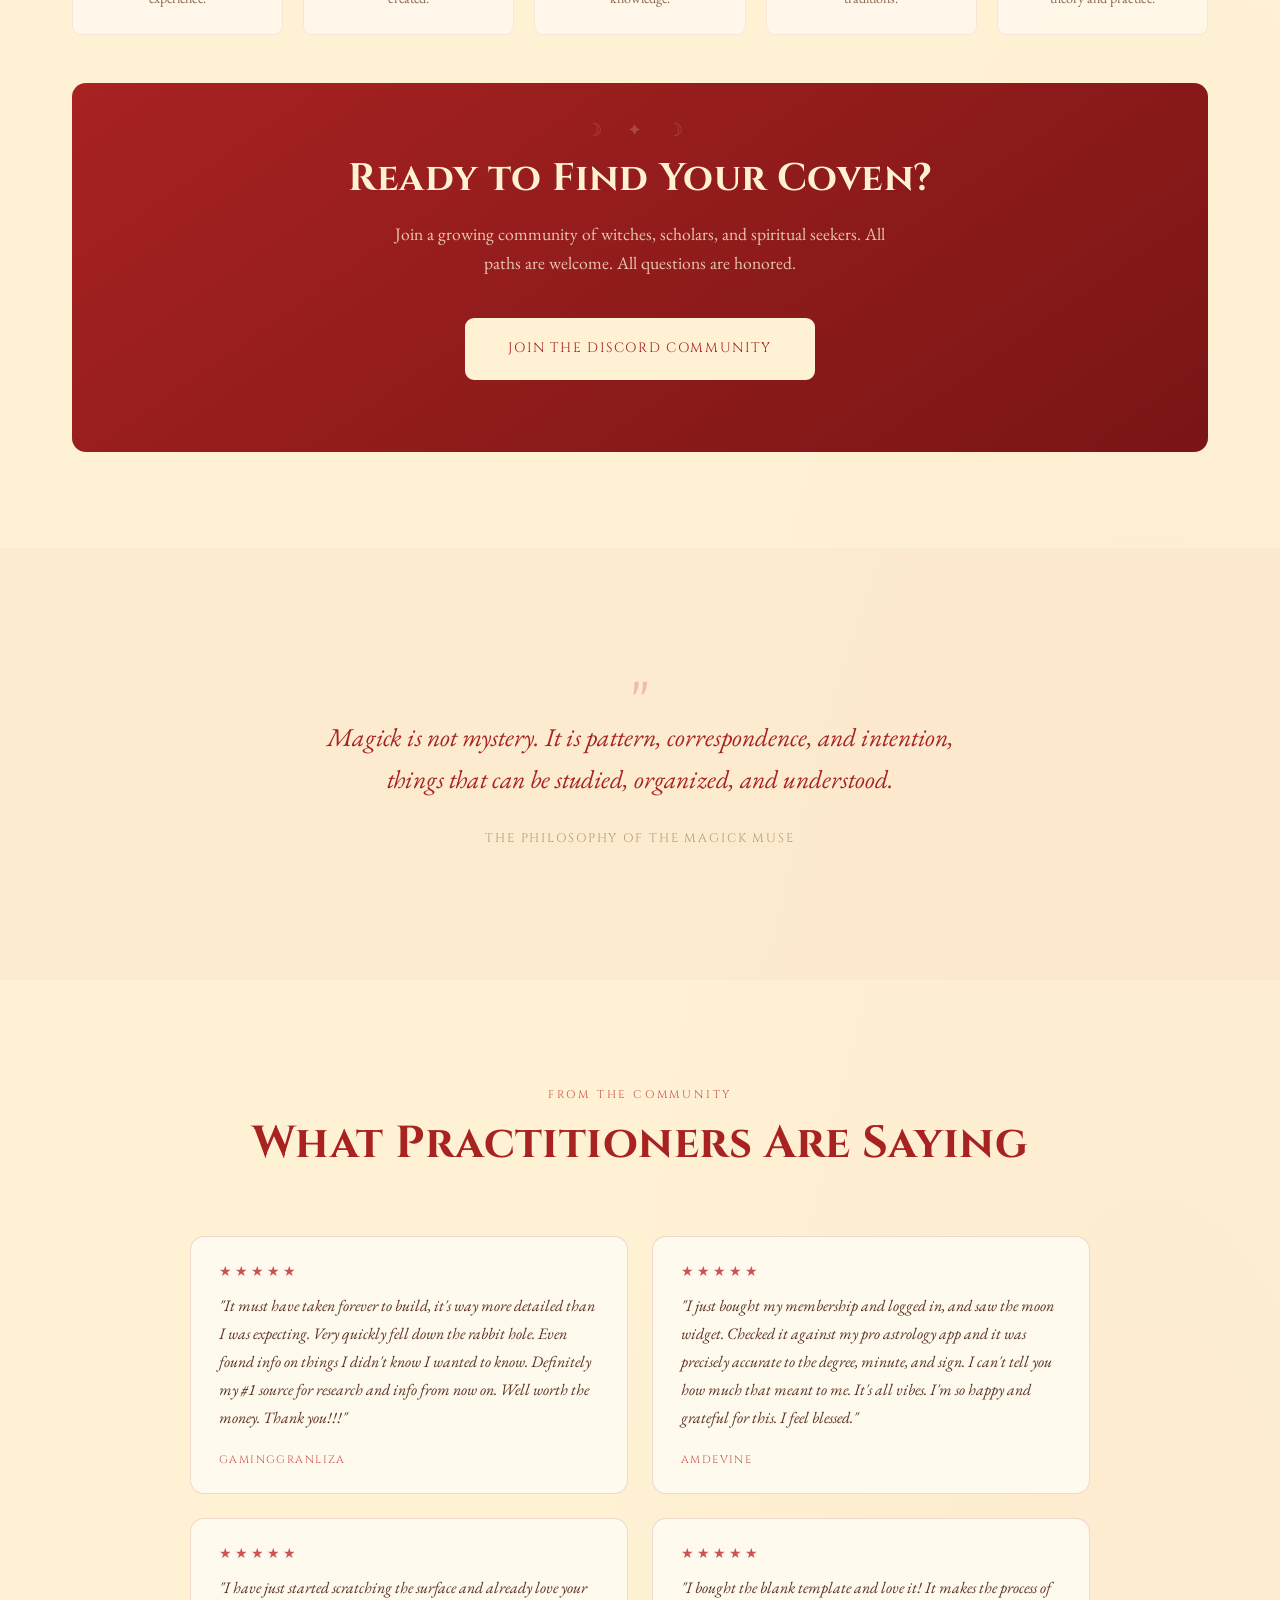
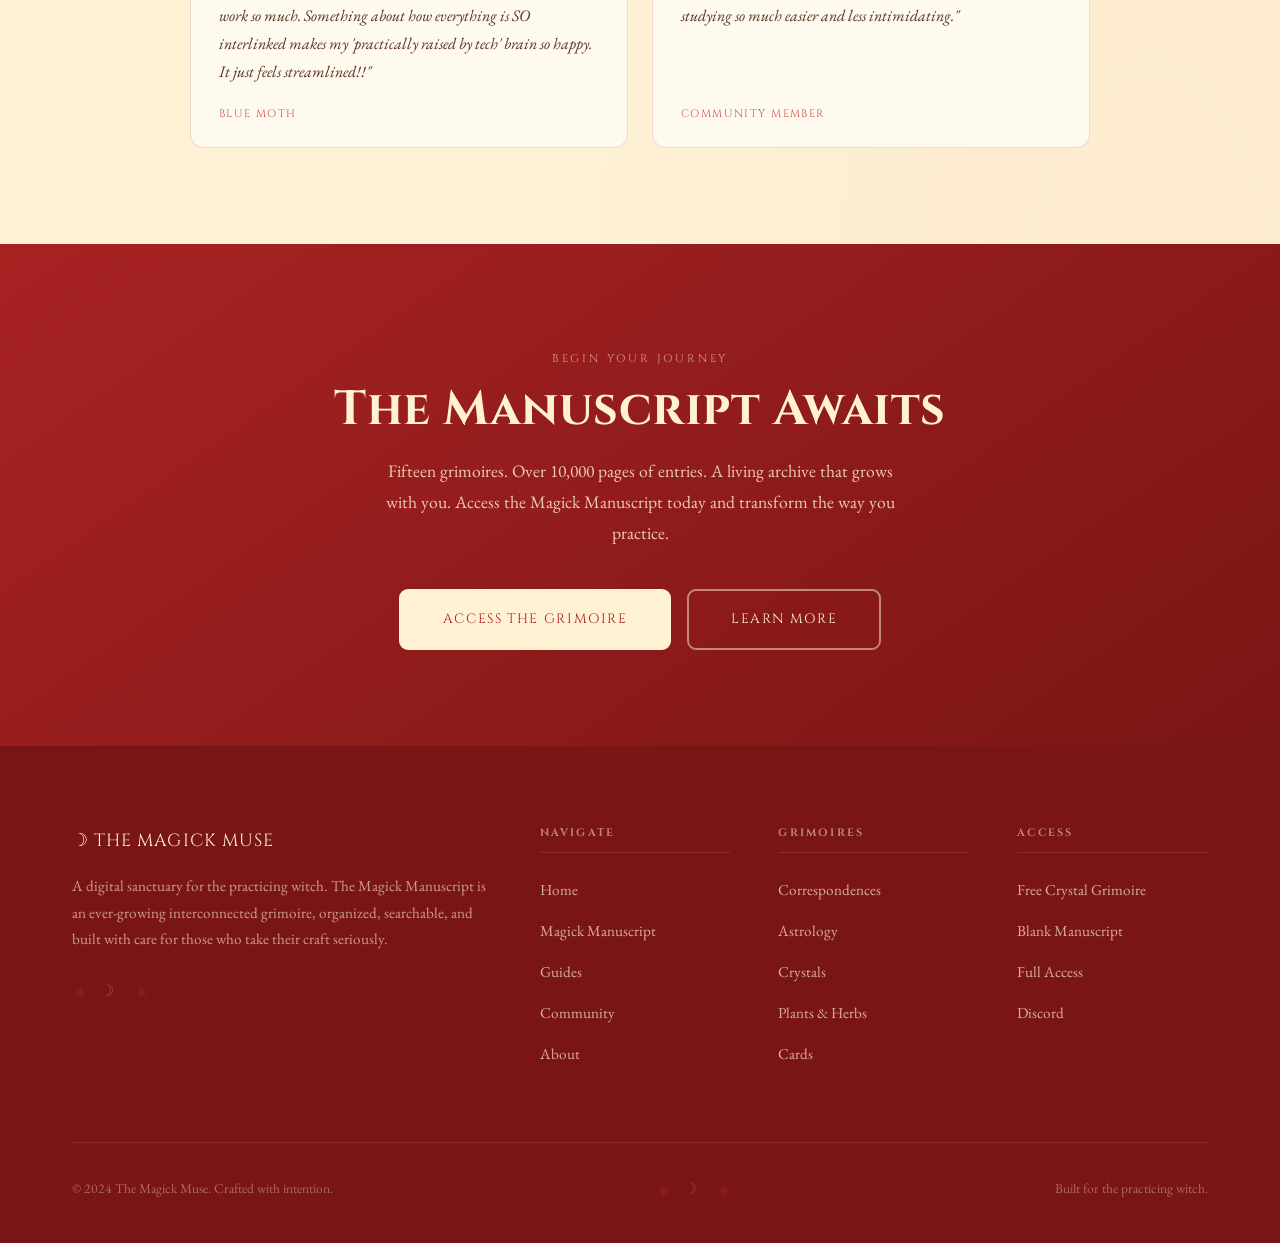
==== commit 9076d77a: "Add customer testimonials section to homepage" ====
--- a/index.html
+++ b/index.html
@@ -384,6 +384,63 @@
     </section>
 
     <!-- ============================================================
+         TESTIMONIALS
+         ============================================================ -->
+    <section class="section">
+      <div class="container">
+        <div class="section-header">
+          <span class="section-label">From the Community</span>
+          <h2 class="section-title">What Practitioners Are Saying</h2>
+        </div>
+
+        <div class="testimonial-grid">
+
+          <div class="testimonial-card reveal">
+            <div class="testimonial-stars" aria-label="5 stars">★★★★★</div>
+            <blockquote class="testimonial-text">
+              "It must have taken forever to build, it's way more detailed than I was expecting.
+              Very quickly fell down the rabbit hole. Even found info on things I didn't know
+              I wanted to know. Definitely my #1 source for research and info from now on.
+              Well worth the money. Thank you!!!"
+            </blockquote>
+            <cite class="testimonial-author">GamingGranLiza</cite>
+          </div>
+
+          <div class="testimonial-card reveal reveal-delay-1">
+            <div class="testimonial-stars" aria-label="5 stars">★★★★★</div>
+            <blockquote class="testimonial-text">
+              "I just bought my membership and logged in, and saw the moon widget. Checked it
+              against my pro astrology app and it was precisely accurate to the degree, minute,
+              and sign. I can't tell you how much that meant to me. It's all vibes. I'm so
+              happy and grateful for this. I feel blessed."
+            </blockquote>
+            <cite class="testimonial-author">amDevine</cite>
+          </div>
+
+          <div class="testimonial-card reveal reveal-delay-2">
+            <div class="testimonial-stars" aria-label="5 stars">★★★★★</div>
+            <blockquote class="testimonial-text">
+              "I have just started scratching the surface and already love your work so much.
+              Something about how everything is SO interlinked makes my 'practically raised by tech'
+              brain so happy. It just feels streamlined!!"
+            </blockquote>
+            <cite class="testimonial-author">Blue Moth</cite>
+          </div>
+
+          <div class="testimonial-card reveal reveal-delay-3">
+            <div class="testimonial-stars" aria-label="5 stars">★★★★★</div>
+            <blockquote class="testimonial-text">
+              "I bought the blank template and love it! It makes the process of studying so
+              much easier and less intimidating."
+            </blockquote>
+            <cite class="testimonial-author">Community Member</cite>
+          </div>
+
+        </div>
+      </div>
+    </section>
+
+    <!-- ============================================================
          FINAL CTA
          ============================================================ -->
     <section class="cta-section">
--- a/styles.css
+++ b/styles.css
@@ -835,6 +835,59 @@
   line-height: 1.7;
   flex: 1;
   margin-bottom: 1.75rem;
+}
+
+/* ============================================
+   TESTIMONIALS
+   ============================================ */
+
+.testimonial-grid {
+  display: grid;
+  grid-template-columns: repeat(2, 1fr);
+  gap: 1.5rem;
+  max-width: 900px;
+  margin: 0 auto;
+}
+
+.testimonial-card {
+  background: var(--card-bg);
+  border: 1px solid var(--border);
+  border-radius: var(--radius);
+  padding: 1.75rem 1.75rem 1.5rem;
+  display: flex;
+  flex-direction: column;
+  gap: 0.85rem;
+  transition: transform var(--ease), box-shadow var(--ease);
+}
+.testimonial-card:hover {
+  transform: translateY(-4px);
+  box-shadow: var(--shadow);
+}
+
+.testimonial-stars {
+  color: var(--muted-red);
+  font-size: 0.85rem;
+  letter-spacing: 3px;
+  line-height: 1;
+}
+
+.testimonial-text {
+  font-size: 1rem;
+  color: var(--text-mid);
+  line-height: 1.75;
+  font-style: italic;
+  margin: 0;
+  flex: 1;
+}
+
+.testimonial-author {
+  font-family: var(--font-heading);
+  font-size: 0.68rem;
+  letter-spacing: 0.13em;
+  text-transform: uppercase;
+  color: var(--muted-red);
+  font-style: normal;
+  margin-top: 0.25rem;
 }
 
 /* ============================================
@@ -1326,5 +1379,6 @@
 @media (max-width: 480px) {
   .grimoire-grid { grid-template-columns: repeat(auto-fill, minmax(100px, 1fr)); }
   .access-grid { grid-template-columns: 1fr; }
+  .testimonial-grid { grid-template-columns: 1fr; }
   .guide-grid { grid-template-columns: 1fr; }
 }
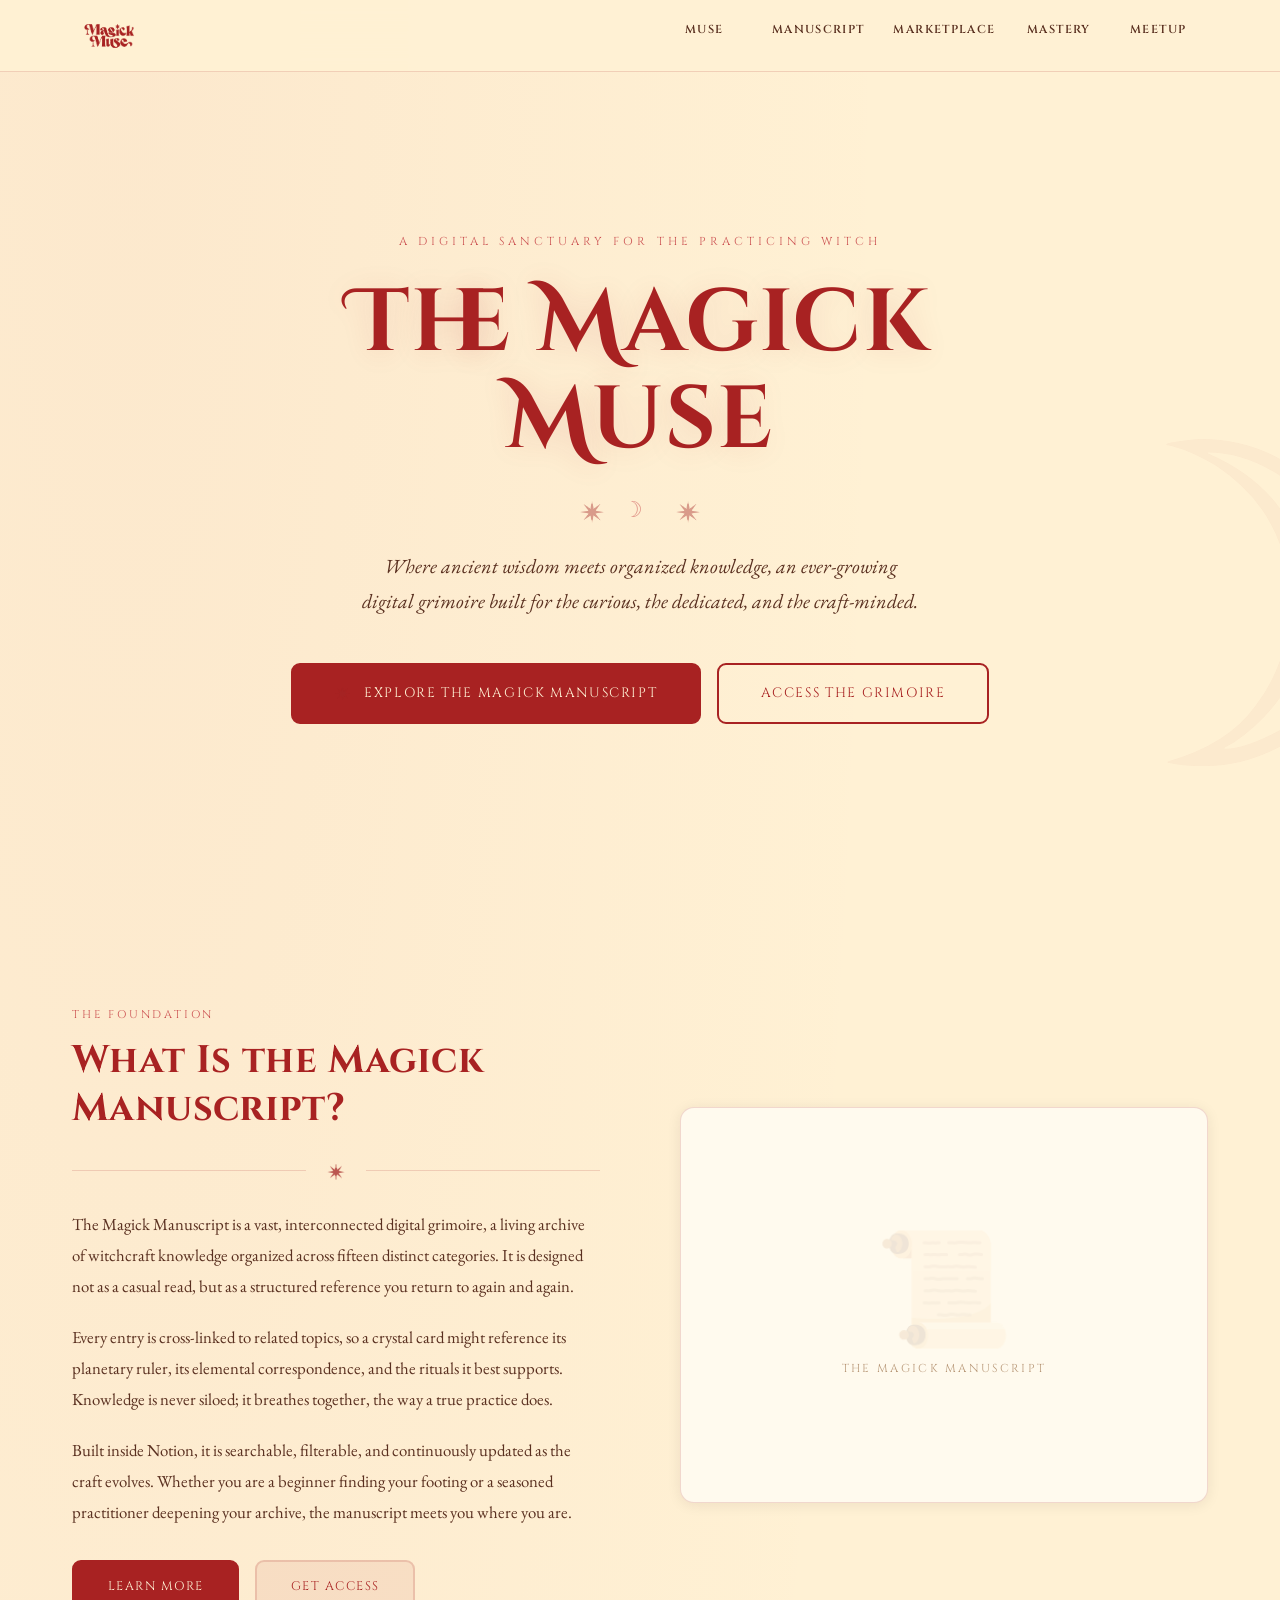
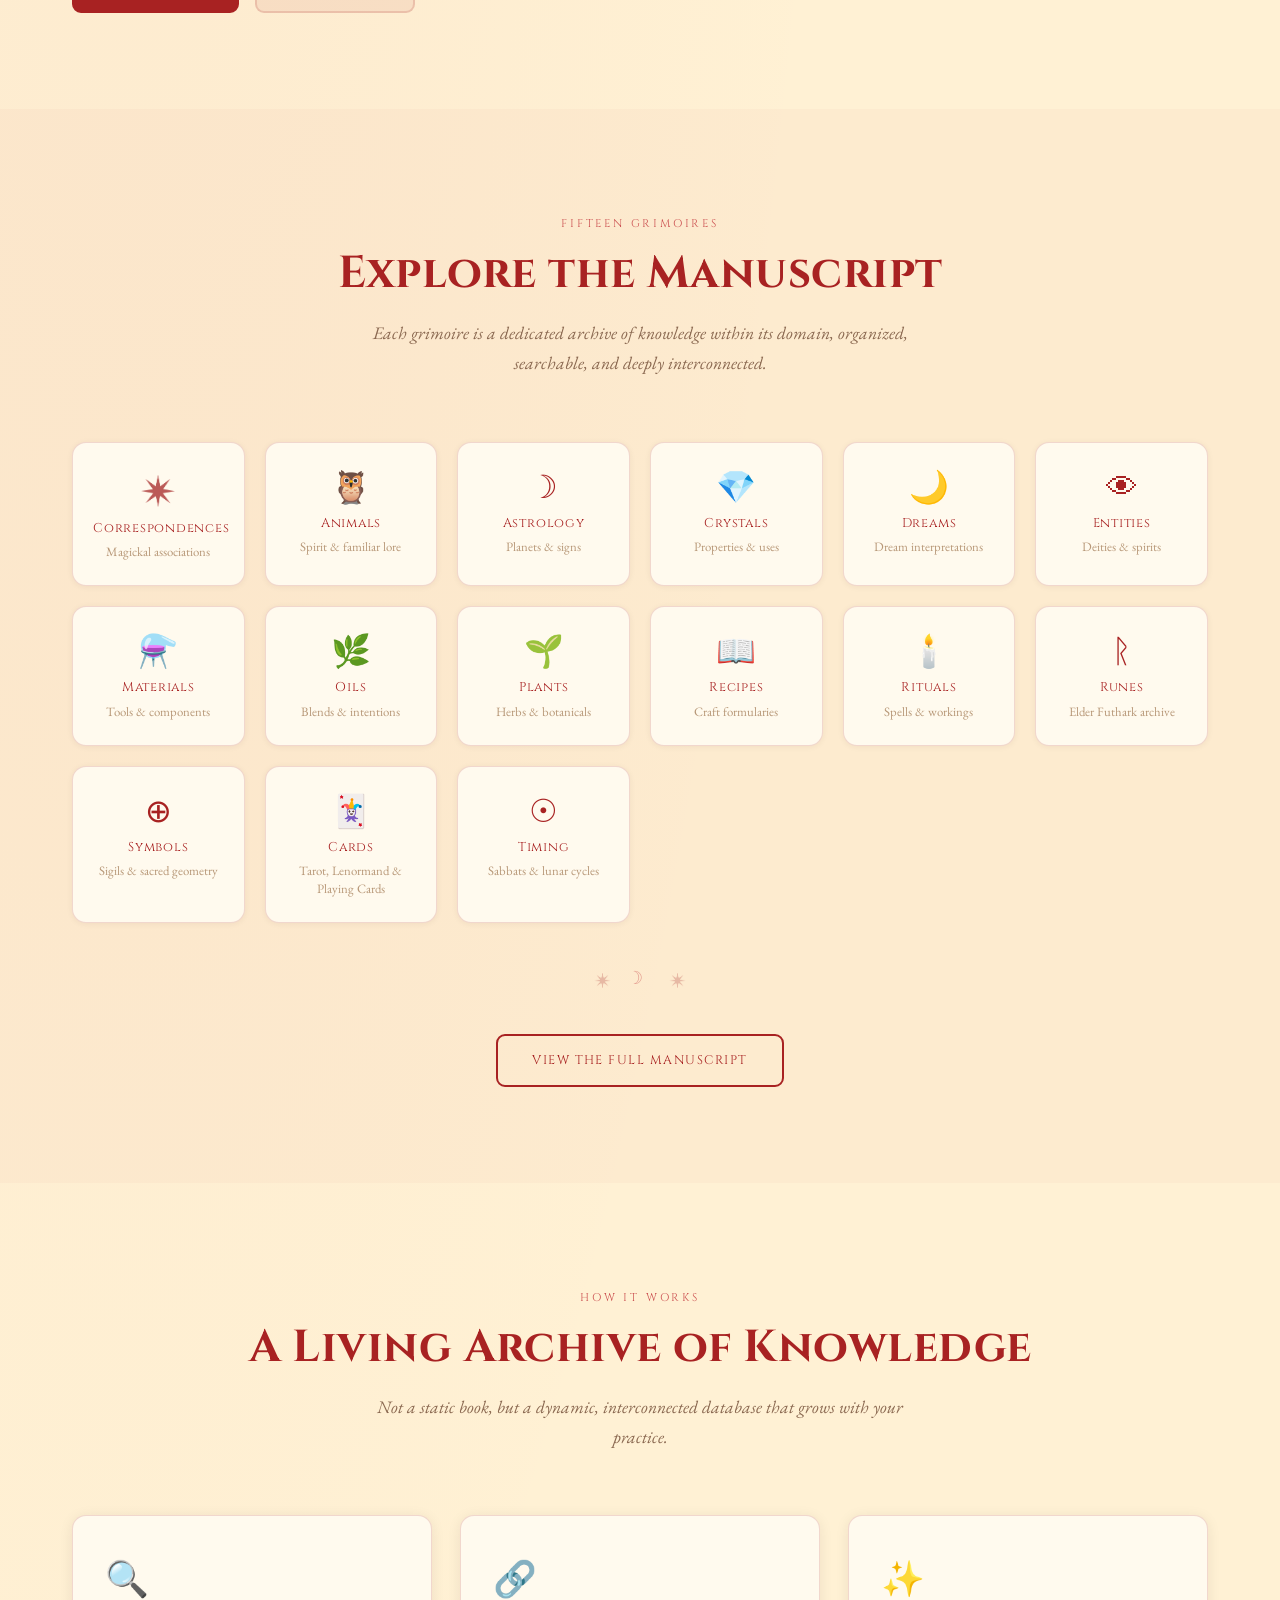
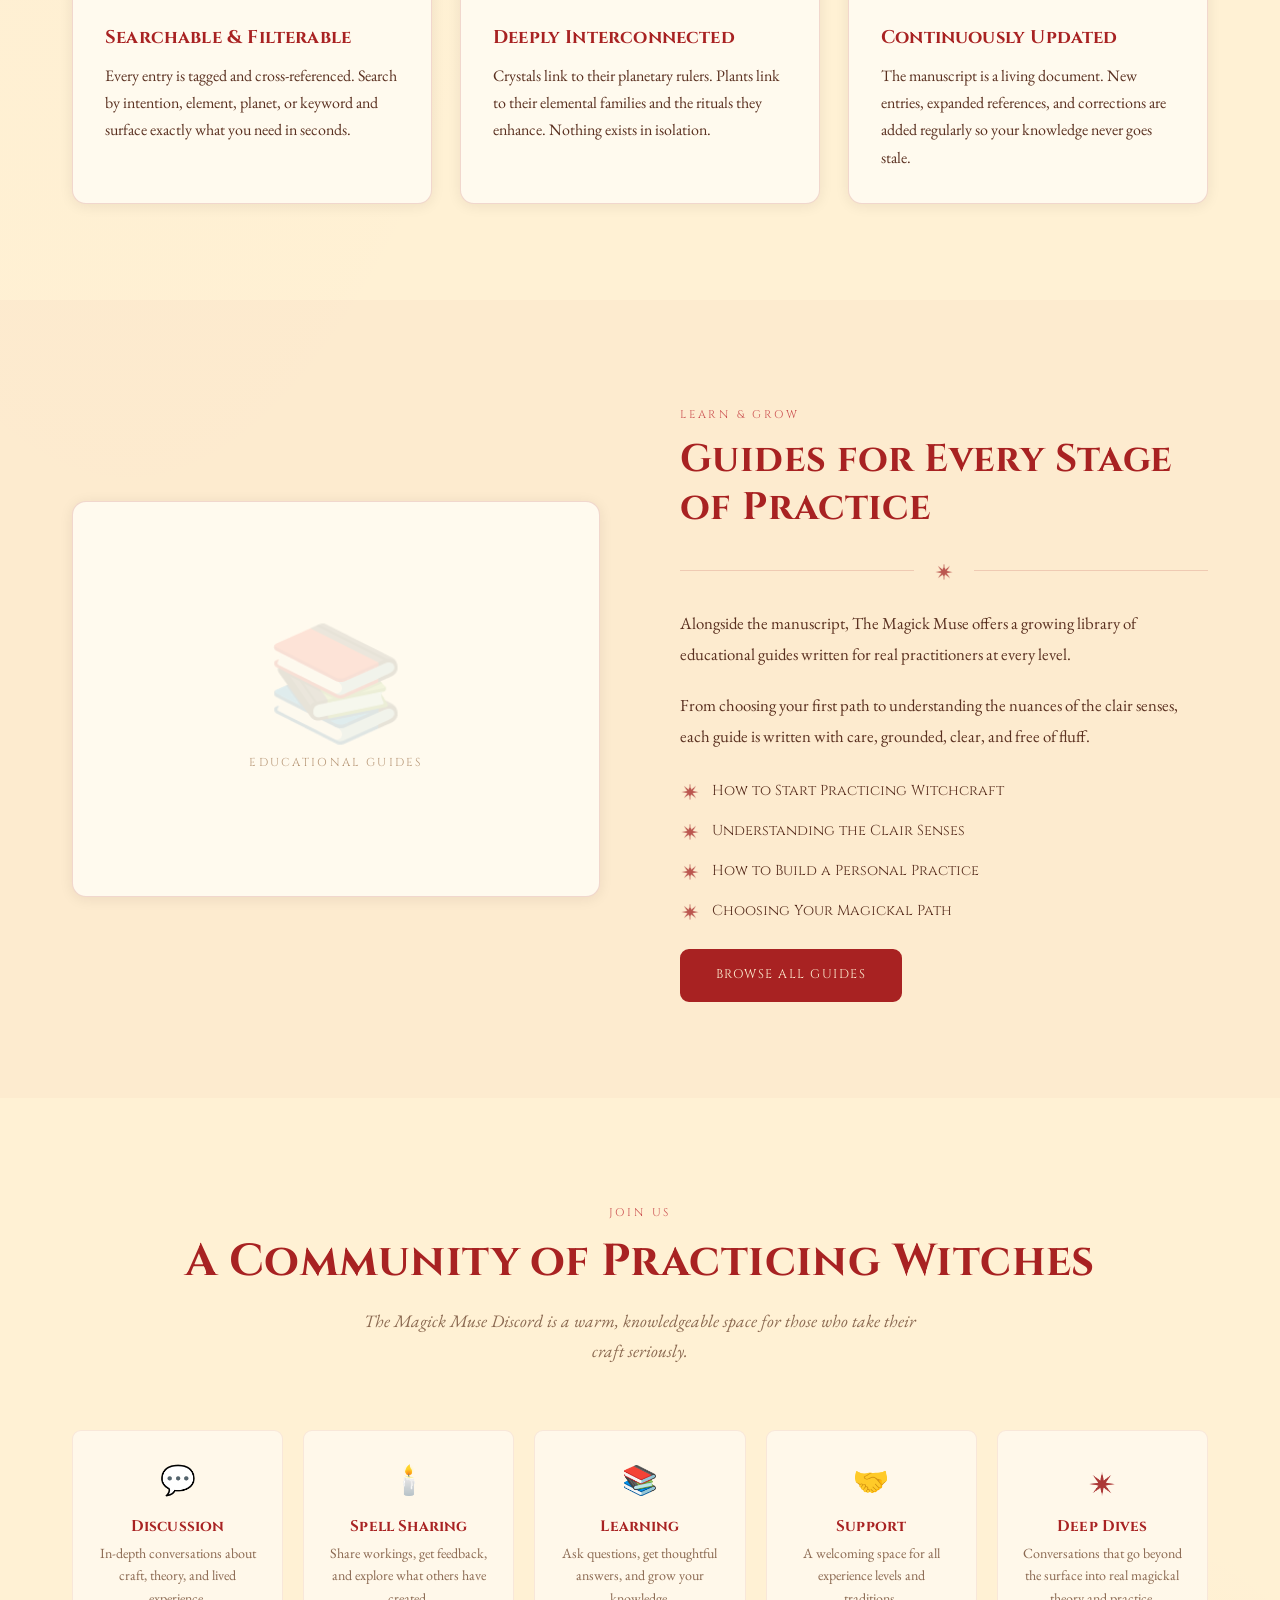
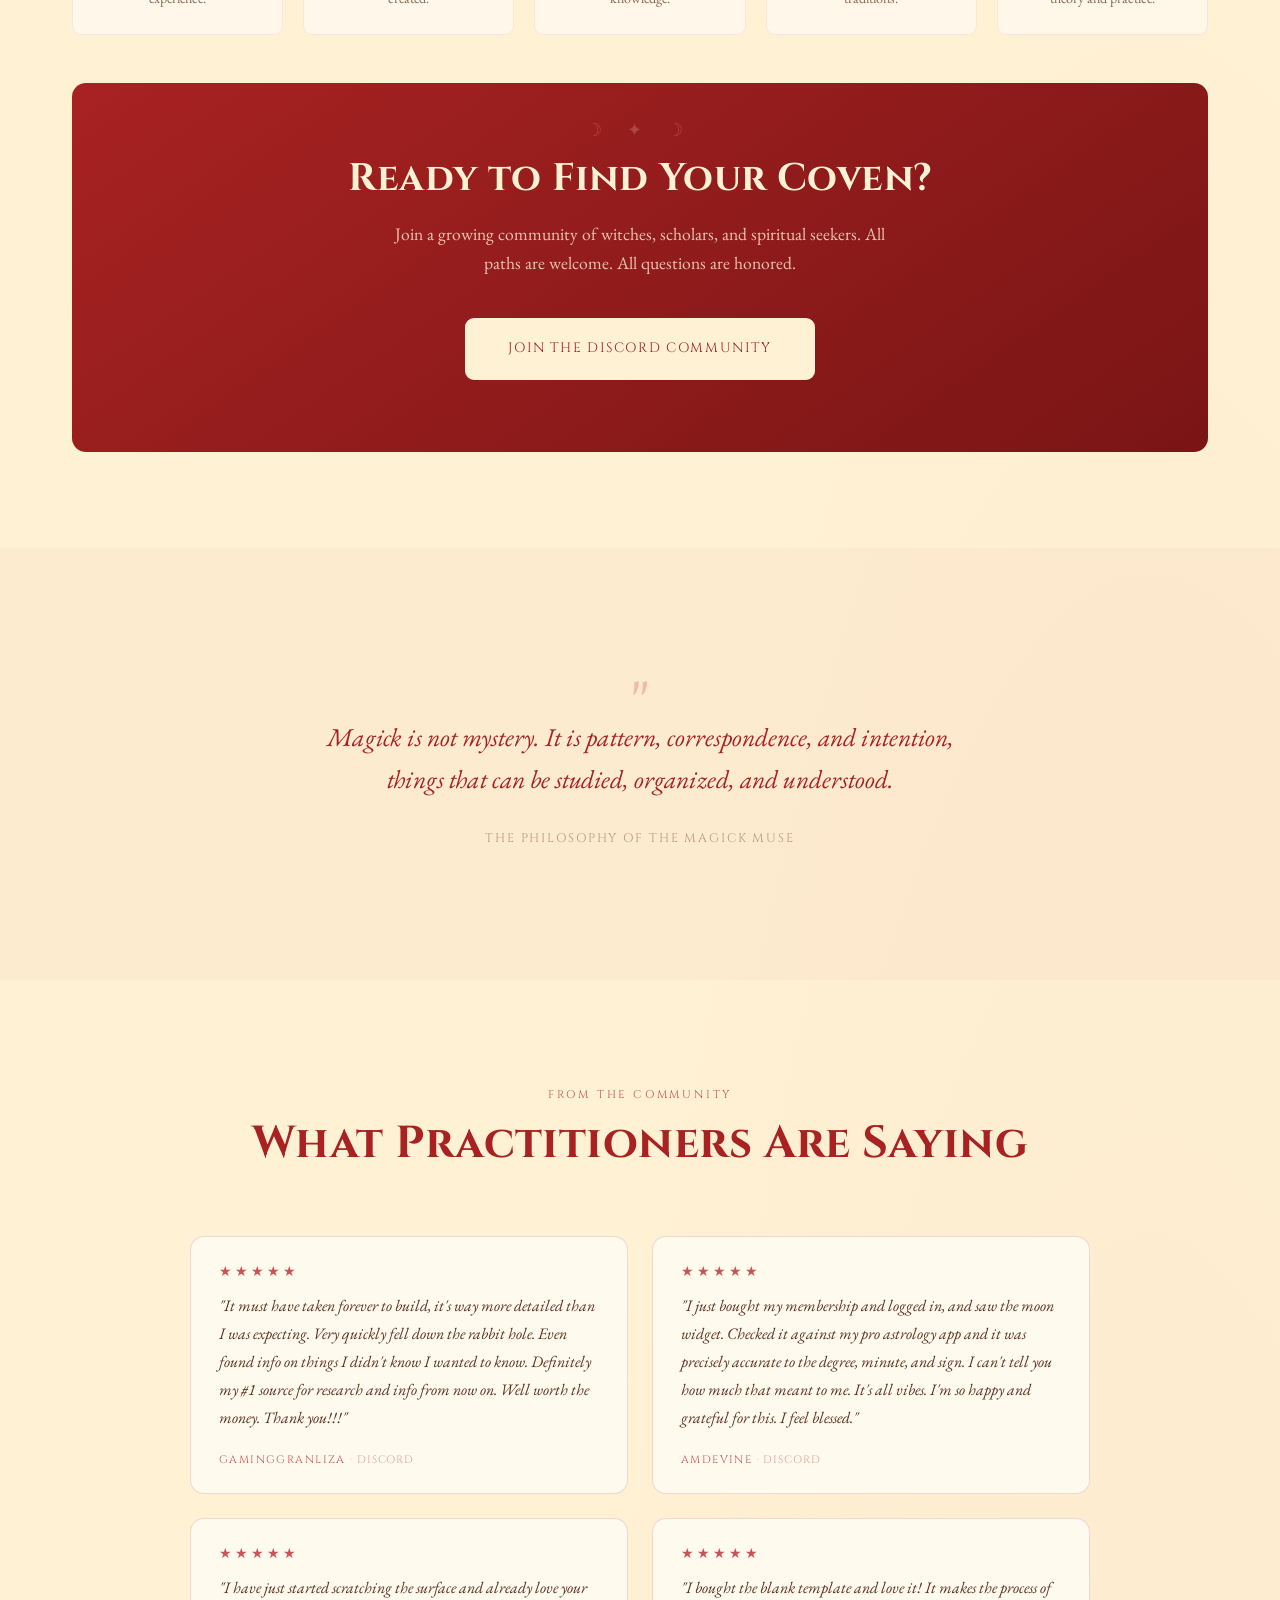
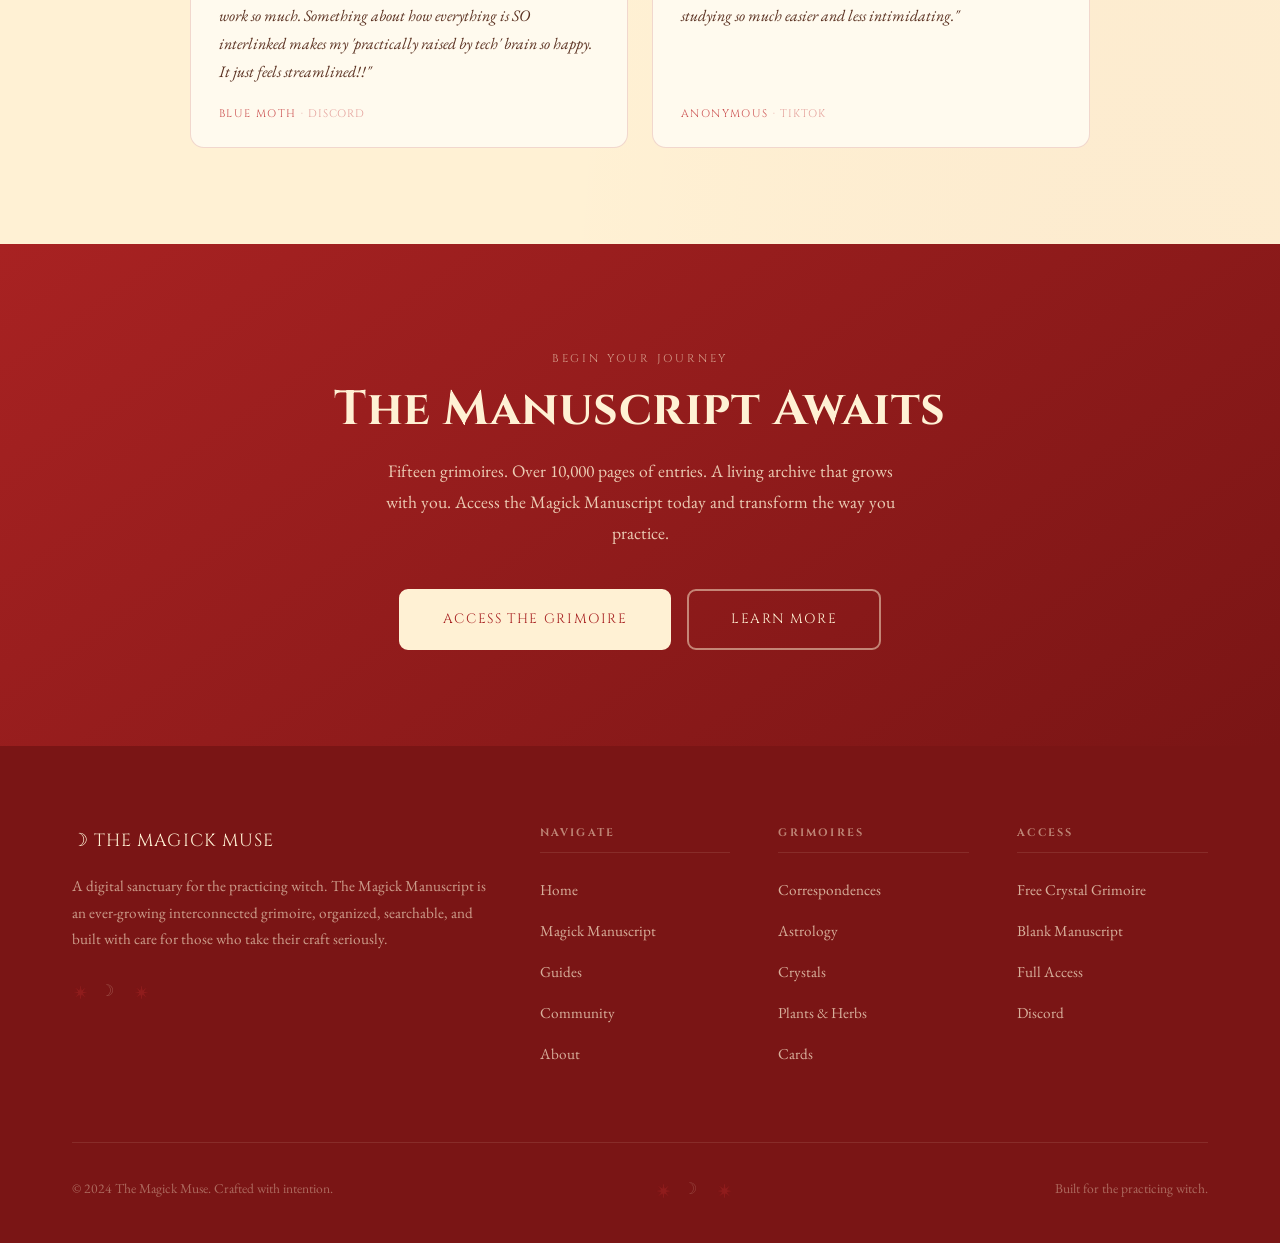
==== commit 6c49302a: "Update testimonials: add Discord/TikTok source labels, fix anonymous attribution" ====
--- a/index.html
+++ b/index.html
@@ -403,7 +403,7 @@
               I wanted to know. Definitely my #1 source for research and info from now on.
               Well worth the money. Thank you!!!"
             </blockquote>
-            <cite class="testimonial-author">GamingGranLiza</cite>
+            <cite class="testimonial-author">GamingGranLiza <span class="testimonial-source">· Discord</span></cite>
           </div>
 
           <div class="testimonial-card reveal reveal-delay-1">
@@ -414,7 +414,7 @@
               and sign. I can't tell you how much that meant to me. It's all vibes. I'm so
               happy and grateful for this. I feel blessed."
             </blockquote>
-            <cite class="testimonial-author">amDevine</cite>
+            <cite class="testimonial-author">amDevine <span class="testimonial-source">· Discord</span></cite>
           </div>
 
           <div class="testimonial-card reveal reveal-delay-2">
@@ -424,7 +424,7 @@
               Something about how everything is SO interlinked makes my 'practically raised by tech'
               brain so happy. It just feels streamlined!!"
             </blockquote>
-            <cite class="testimonial-author">Blue Moth</cite>
+            <cite class="testimonial-author">Blue Moth <span class="testimonial-source">· Discord</span></cite>
           </div>
 
           <div class="testimonial-card reveal reveal-delay-3">
@@ -433,7 +433,7 @@
               "I bought the blank template and love it! It makes the process of studying so
               much easier and less intimidating."
             </blockquote>
-            <cite class="testimonial-author">Community Member</cite>
+            <cite class="testimonial-author">Anonymous <span class="testimonial-source">· TikTok</span></cite>
           </div>
 
         </div>
--- a/styles.css
+++ b/styles.css
@@ -888,6 +888,10 @@
   color: var(--muted-red);
   font-style: normal;
   margin-top: 0.25rem;
+}
+.testimonial-source {
+  opacity: 0.55;
+  letter-spacing: 0.08em;
 }
 
 /* ============================================
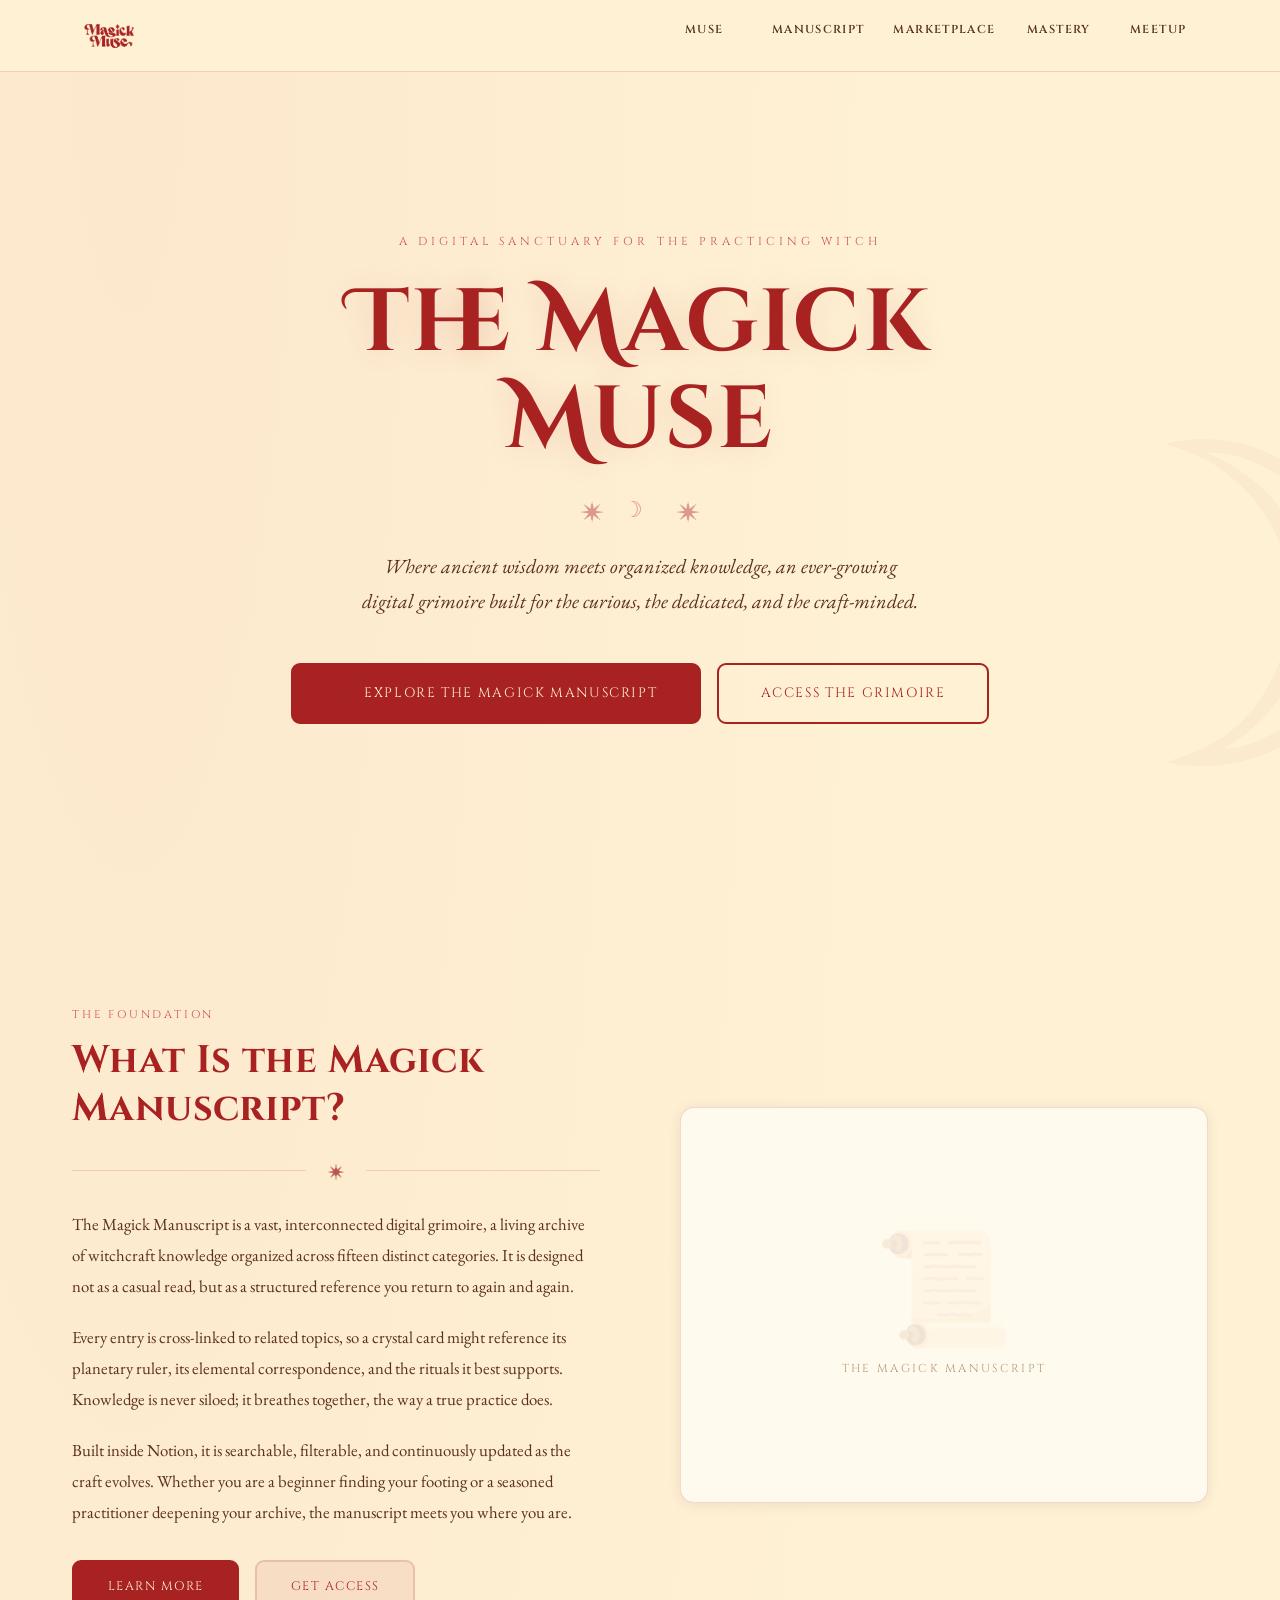
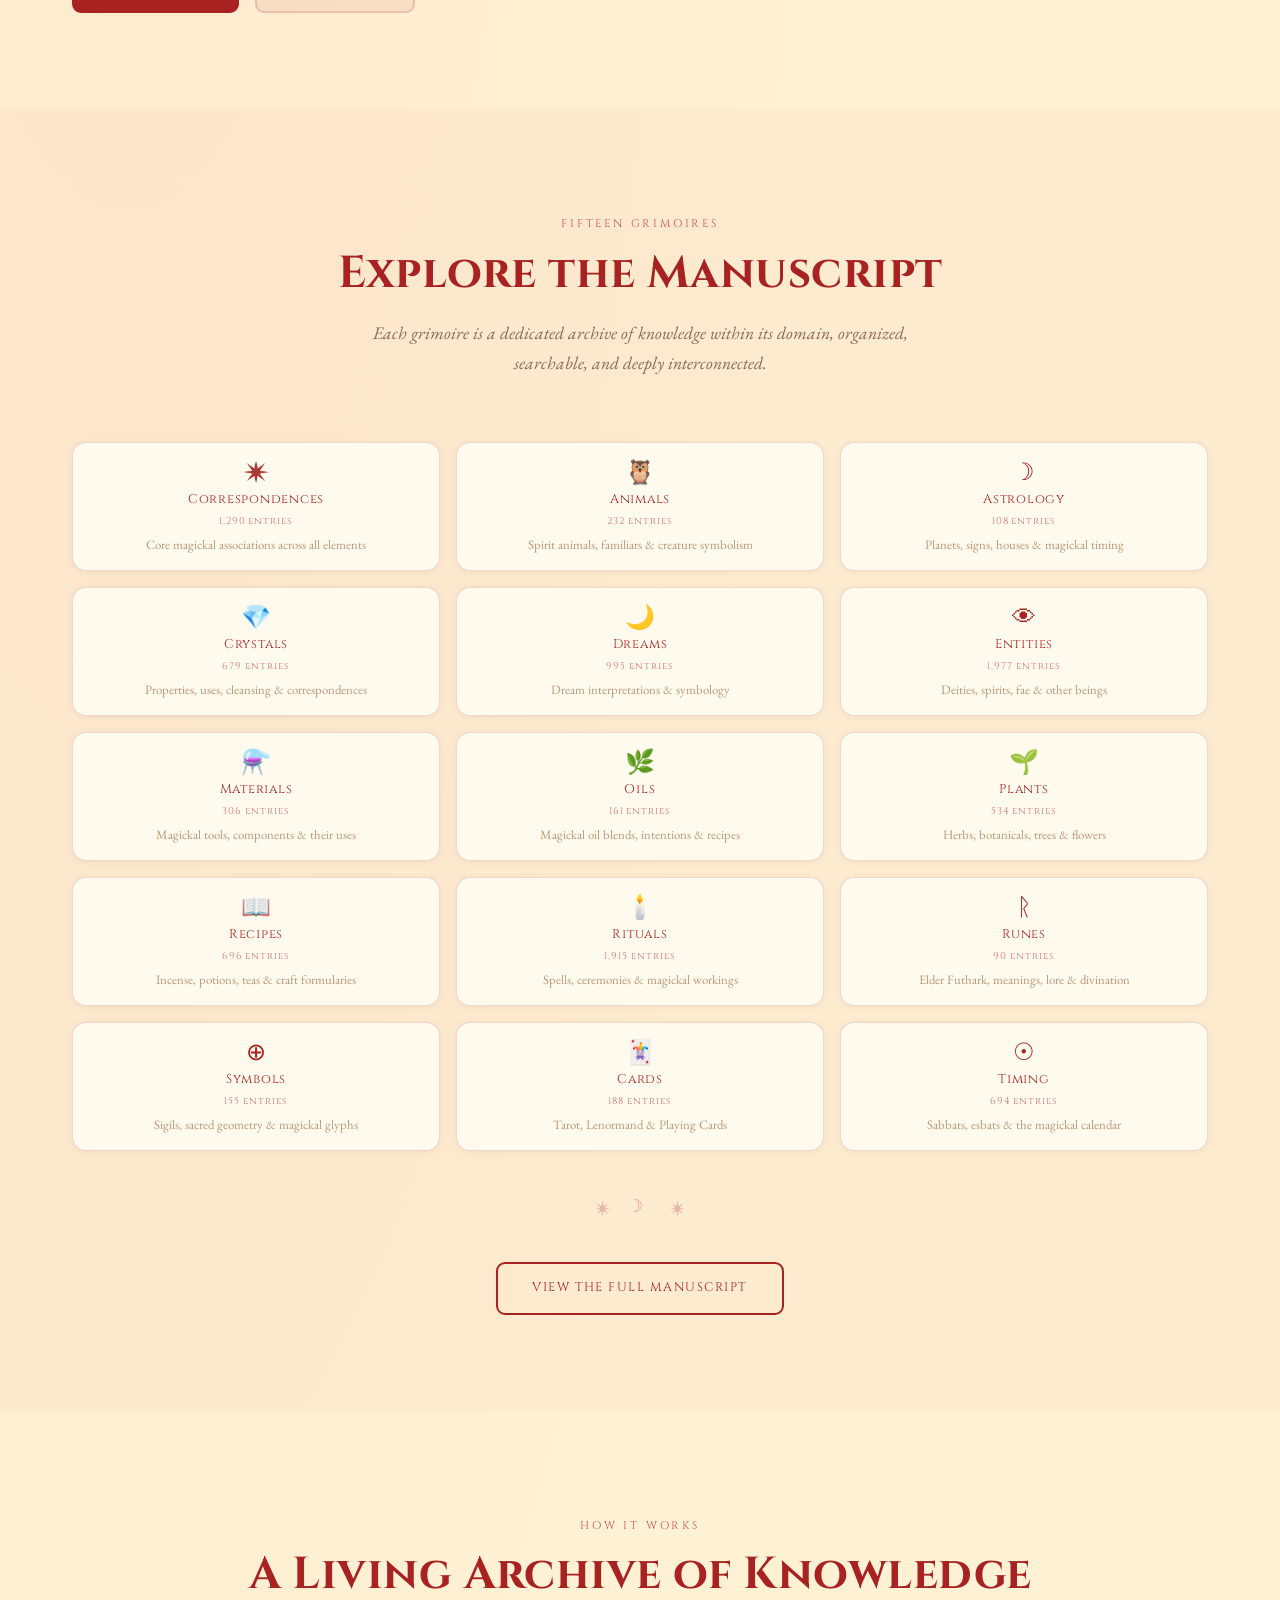
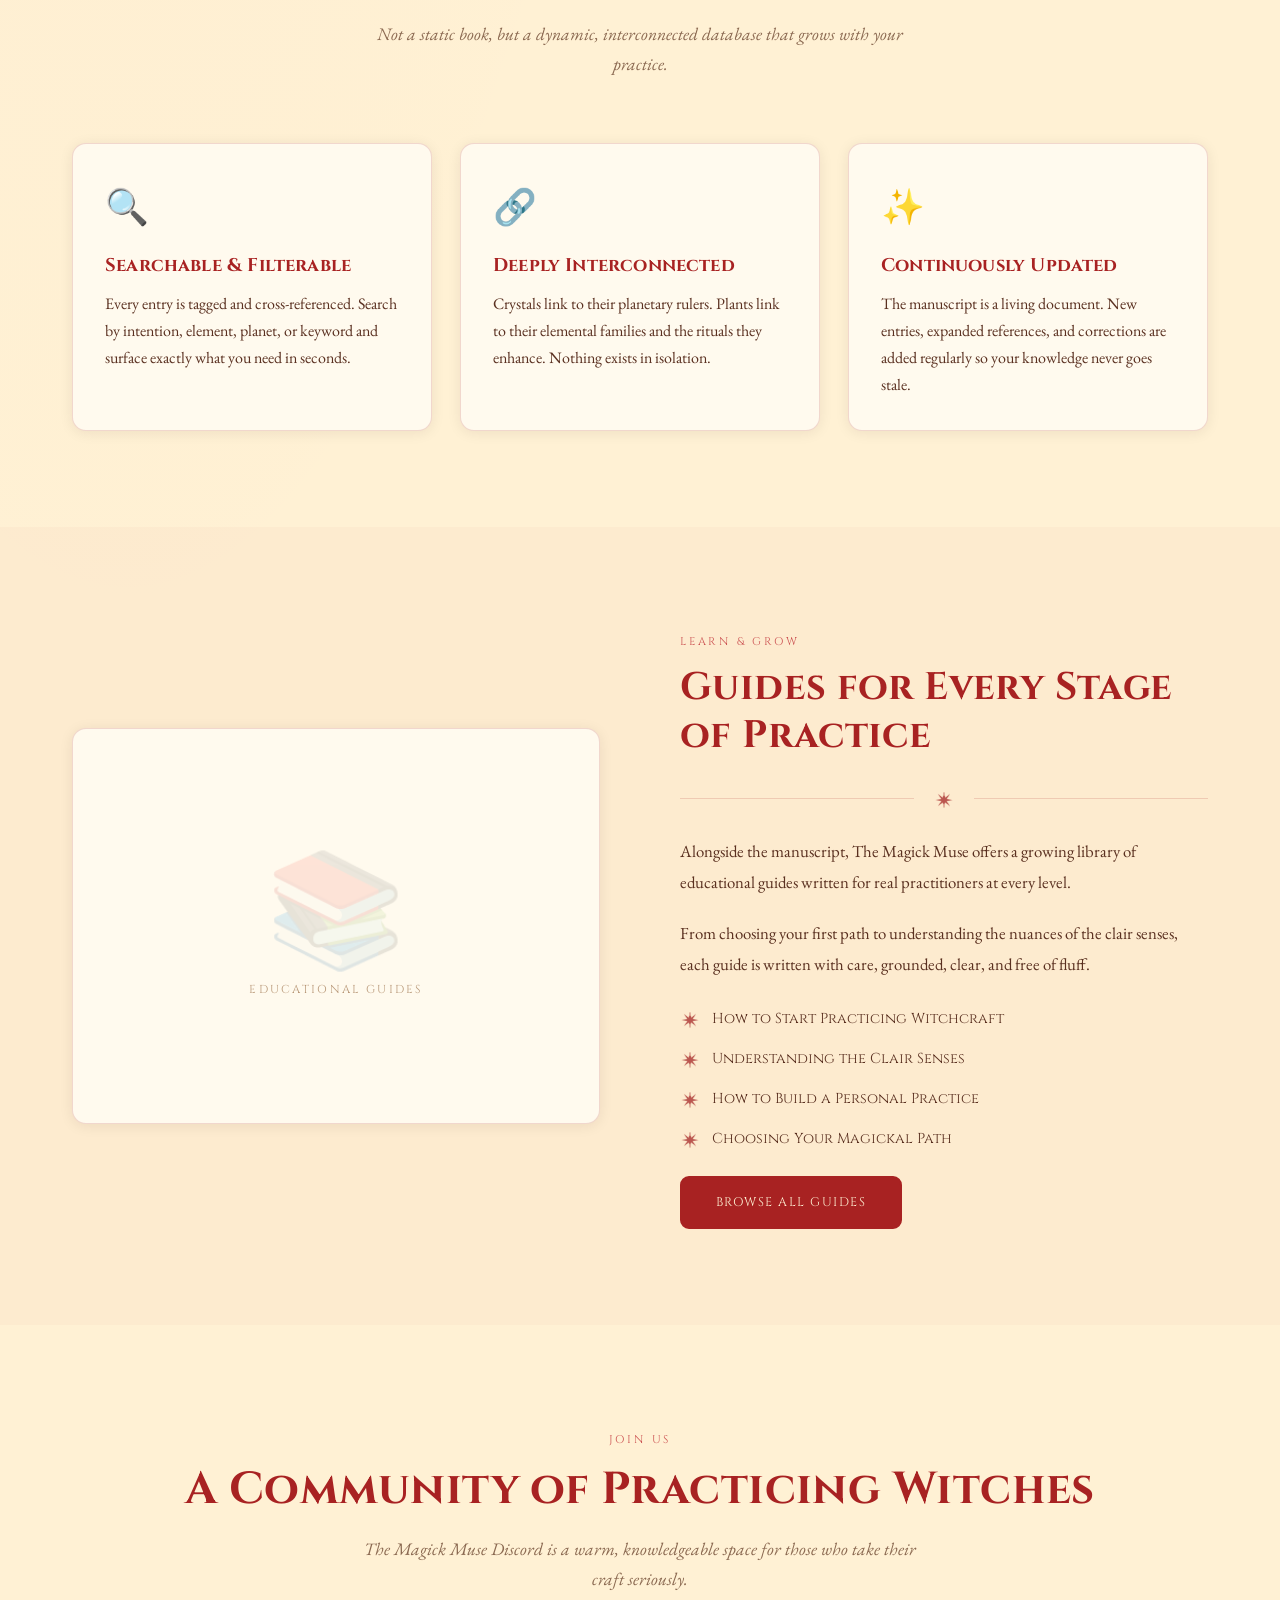
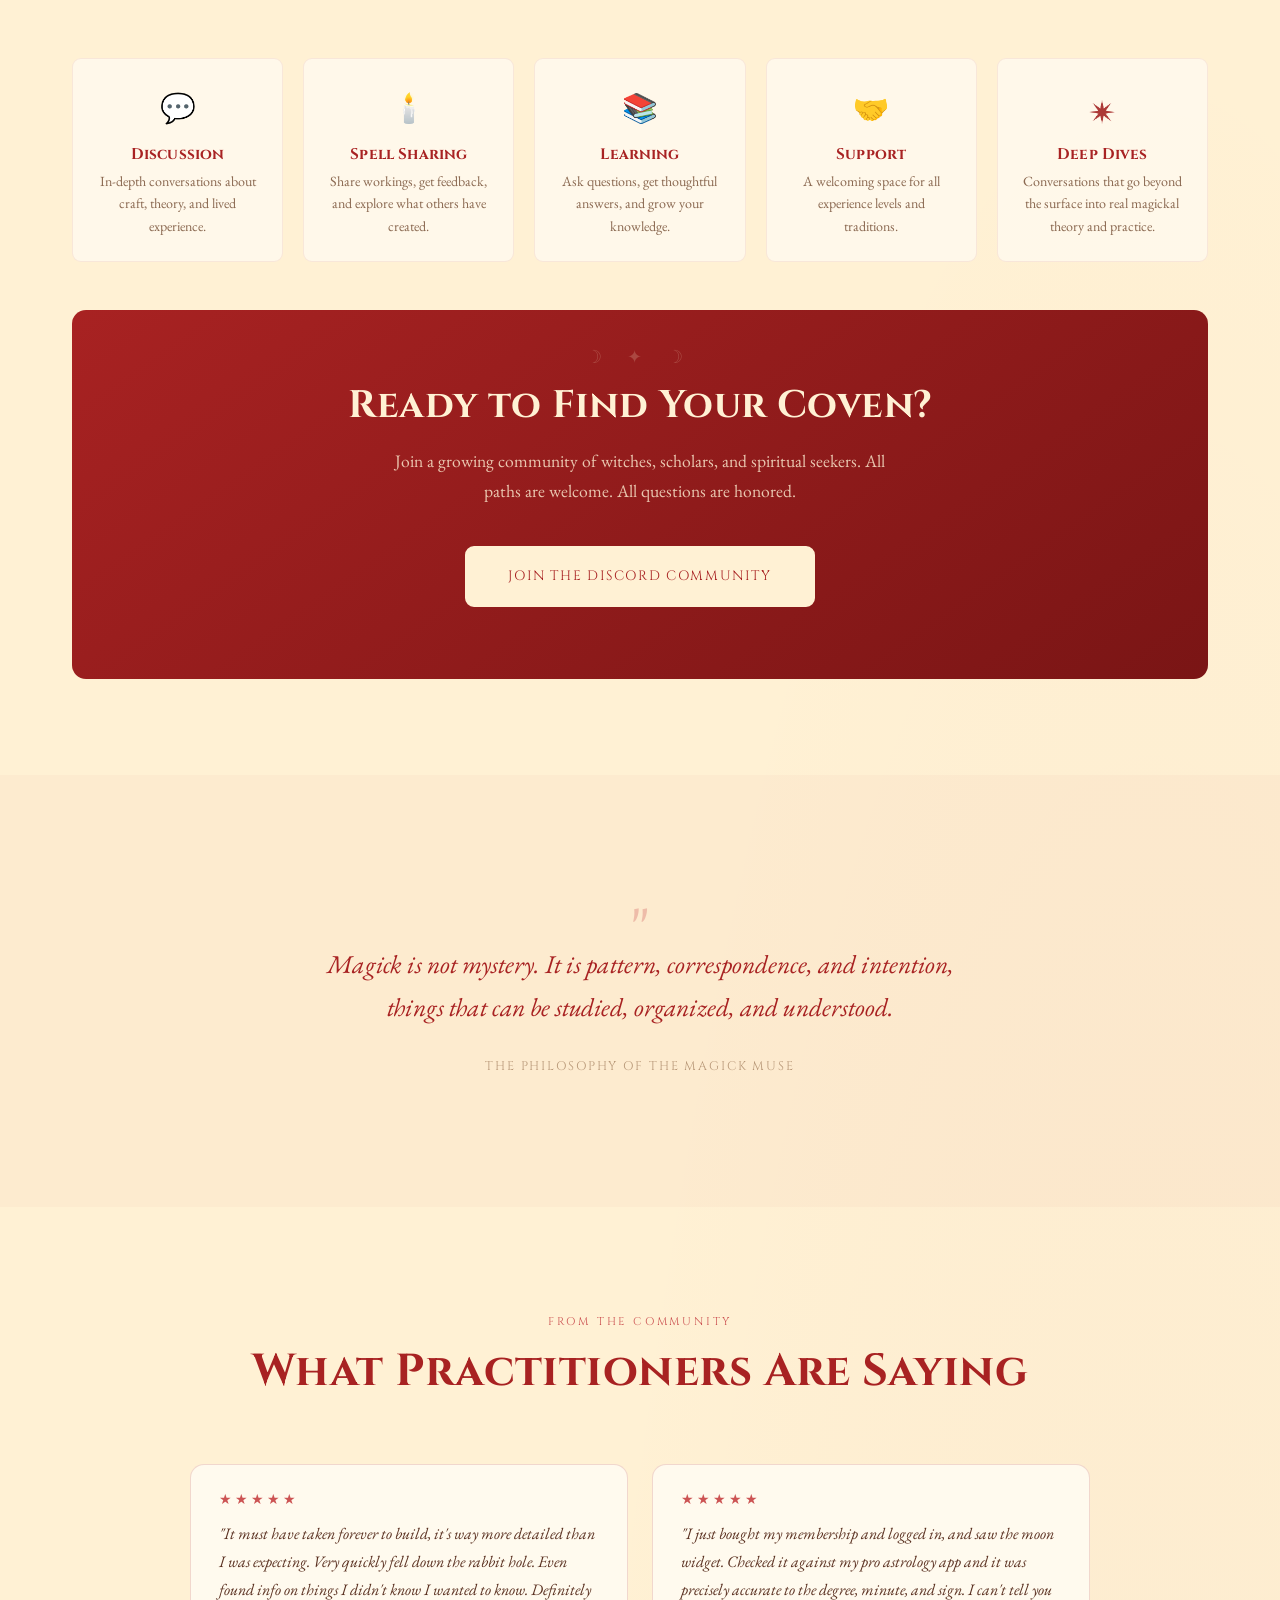
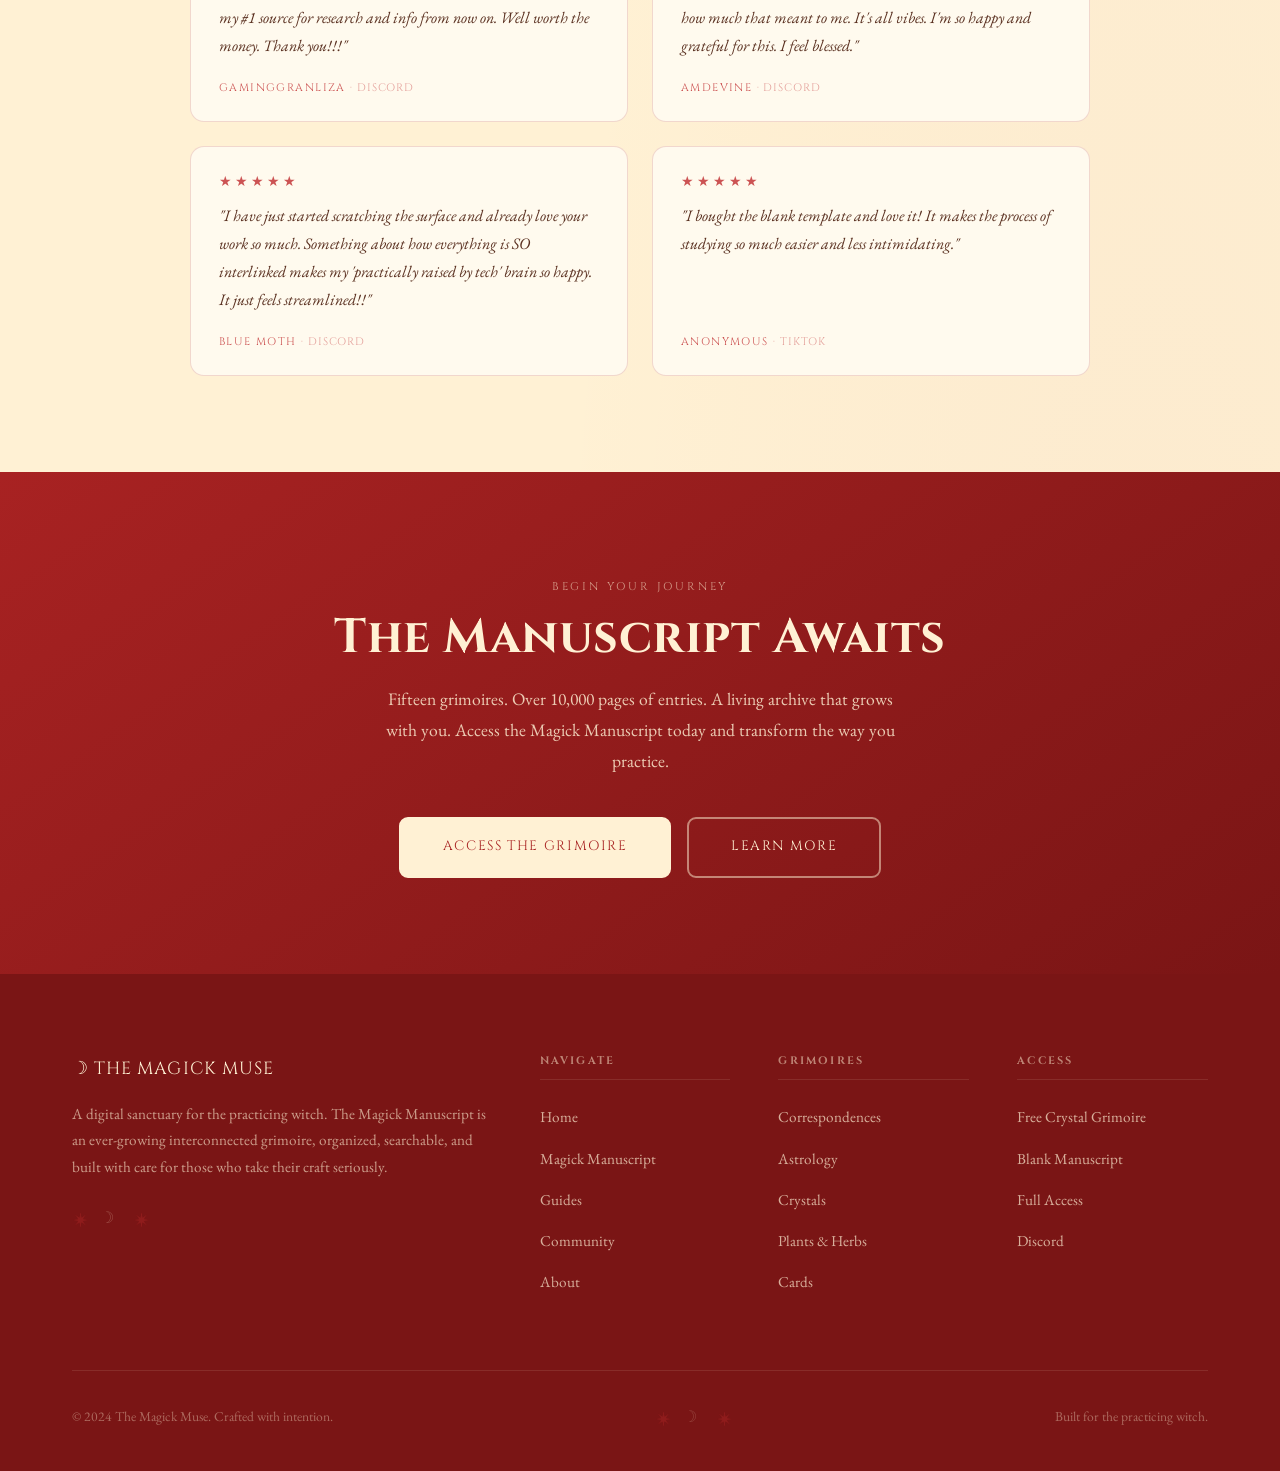
==== commit a35cb5d4: "Grimoire grid: 3-col layout, entry counts, compact cards" ====
--- a/index.html
+++ b/index.html
@@ -5,7 +5,7 @@
   <meta name="viewport" content="width=device-width, initial-scale=1.0" />
   <meta name="description" content="The Magick Muse: a digital witchcraft knowledge platform centered around the Magick Manuscript, a large interconnected digital grimoire." />
   <title>The Magick Muse | Digital Witchcraft Knowledge Platform</title>
-  <link rel="stylesheet" href="styles.css?v=3" />
+  <link rel="stylesheet" href="styles.css?v=4" />
   <link rel="icon" type="image/png" href="assets/logo-mark-red.png" />
 </head>
 <body>
@@ -137,77 +137,92 @@
           <a href="manuscript.html" class="grimoire-card reveal">
             <span class="gc-icon" aria-hidden="true"><img src="assets/star-icon.png" alt="" class="star-img" aria-hidden="true" /></span>
             <div class="gc-name">Correspondences</div>
-            <div class="gc-desc">Magickal associations</div>
+            <div class="gc-count">1,290 entries</div>
+            <div class="gc-desc">Core magickal associations across all elements</div>
           </a>
           <a href="manuscript.html" class="grimoire-card reveal reveal-delay-1">
             <span class="gc-icon" aria-hidden="true">🦉</span>
             <div class="gc-name">Animals</div>
-            <div class="gc-desc">Spirit &amp; familiar lore</div>
+            <div class="gc-count">232 entries</div>
+            <div class="gc-desc">Spirit animals, familiars &amp; creature symbolism</div>
           </a>
           <a href="manuscript.html" class="grimoire-card reveal reveal-delay-2">
             <span class="gc-icon" aria-hidden="true">☽</span>
             <div class="gc-name">Astrology</div>
-            <div class="gc-desc">Planets &amp; signs</div>
-          </a>
-          <a href="manuscript.html" class="grimoire-card reveal reveal-delay-3">
+            <div class="gc-count">108 entries</div>
+            <div class="gc-desc">Planets, signs, houses &amp; magickal timing</div>
+          </a>
+          <a href="manuscript.html" class="grimoire-card reveal">
             <span class="gc-icon" aria-hidden="true">💎</span>
             <div class="gc-name">Crystals</div>
-            <div class="gc-desc">Properties &amp; uses</div>
-          </a>
-          <a href="manuscript.html" class="grimoire-card reveal">
+            <div class="gc-count">679 entries</div>
+            <div class="gc-desc">Properties, uses, cleansing &amp; correspondences</div>
+          </a>
+          <a href="manuscript.html" class="grimoire-card reveal reveal-delay-1">
             <span class="gc-icon" aria-hidden="true">🌙</span>
             <div class="gc-name">Dreams</div>
-            <div class="gc-desc">Dream interpretations</div>
-          </a>
-          <a href="manuscript.html" class="grimoire-card reveal reveal-delay-1">
+            <div class="gc-count">995 entries</div>
+            <div class="gc-desc">Dream interpretations &amp; symbology</div>
+          </a>
+          <a href="manuscript.html" class="grimoire-card reveal reveal-delay-2">
             <span class="gc-icon" aria-hidden="true">👁</span>
             <div class="gc-name">Entities</div>
-            <div class="gc-desc">Deities &amp; spirits</div>
-          </a>
-          <a href="manuscript.html" class="grimoire-card reveal reveal-delay-2">
+            <div class="gc-count">1,977 entries</div>
+            <div class="gc-desc">Deities, spirits, fae &amp; other beings</div>
+          </a>
+          <a href="manuscript.html" class="grimoire-card reveal">
             <span class="gc-icon" aria-hidden="true">⚗️</span>
             <div class="gc-name">Materials</div>
-            <div class="gc-desc">Tools &amp; components</div>
-          </a>
-          <a href="manuscript.html" class="grimoire-card reveal reveal-delay-3">
+            <div class="gc-count">306 entries</div>
+            <div class="gc-desc">Magickal tools, components &amp; their uses</div>
+          </a>
+          <a href="manuscript.html" class="grimoire-card reveal reveal-delay-1">
             <span class="gc-icon" aria-hidden="true">🌿</span>
             <div class="gc-name">Oils</div>
-            <div class="gc-desc">Blends &amp; intentions</div>
-          </a>
-          <a href="manuscript.html" class="grimoire-card reveal">
+            <div class="gc-count">161 entries</div>
+            <div class="gc-desc">Magickal oil blends, intentions &amp; recipes</div>
+          </a>
+          <a href="manuscript.html" class="grimoire-card reveal reveal-delay-2">
             <span class="gc-icon" aria-hidden="true">🌱</span>
             <div class="gc-name">Plants</div>
-            <div class="gc-desc">Herbs &amp; botanicals</div>
-          </a>
-          <a href="manuscript.html" class="grimoire-card reveal reveal-delay-1">
+            <div class="gc-count">534 entries</div>
+            <div class="gc-desc">Herbs, botanicals, trees &amp; flowers</div>
+          </a>
+          <a href="manuscript.html" class="grimoire-card reveal">
             <span class="gc-icon" aria-hidden="true">📖</span>
             <div class="gc-name">Recipes</div>
-            <div class="gc-desc">Craft formularies</div>
-          </a>
-          <a href="manuscript.html" class="grimoire-card reveal reveal-delay-2">
+            <div class="gc-count">696 entries</div>
+            <div class="gc-desc">Incense, potions, teas &amp; craft formularies</div>
+          </a>
+          <a href="manuscript.html" class="grimoire-card reveal reveal-delay-1">
             <span class="gc-icon" aria-hidden="true">🕯️</span>
             <div class="gc-name">Rituals</div>
-            <div class="gc-desc">Spells &amp; workings</div>
-          </a>
-          <a href="manuscript.html" class="grimoire-card reveal reveal-delay-3">
+            <div class="gc-count">1,915 entries</div>
+            <div class="gc-desc">Spells, ceremonies &amp; magickal workings</div>
+          </a>
+          <a href="manuscript.html" class="grimoire-card reveal reveal-delay-2">
             <span class="gc-icon" aria-hidden="true">ᚱ</span>
             <div class="gc-name">Runes</div>
-            <div class="gc-desc">Elder Futhark archive</div>
+            <div class="gc-count">90 entries</div>
+            <div class="gc-desc">Elder Futhark, meanings, lore &amp; divination</div>
           </a>
           <a href="manuscript.html" class="grimoire-card reveal">
             <span class="gc-icon" aria-hidden="true">⊕</span>
             <div class="gc-name">Symbols</div>
-            <div class="gc-desc">Sigils &amp; sacred geometry</div>
+            <div class="gc-count">155 entries</div>
+            <div class="gc-desc">Sigils, sacred geometry &amp; magickal glyphs</div>
           </a>
           <a href="manuscript.html" class="grimoire-card reveal reveal-delay-1">
             <span class="gc-icon" aria-hidden="true">🃏</span>
             <div class="gc-name">Cards</div>
+            <div class="gc-count">188 entries</div>
             <div class="gc-desc">Tarot, Lenormand &amp; Playing Cards</div>
           </a>
           <a href="manuscript.html" class="grimoire-card reveal reveal-delay-2">
             <span class="gc-icon" aria-hidden="true">☉</span>
             <div class="gc-name">Timing</div>
-            <div class="gc-desc">Sabbats &amp; lunar cycles</div>
+            <div class="gc-count">694 entries</div>
+            <div class="gc-desc">Sabbats, esbats &amp; the magickal calendar</div>
           </a>
         </div>
 
--- a/styles.css
+++ b/styles.css
@@ -333,6 +333,12 @@
   height: 1.5rem;
   opacity: 0.9;
 }
+.gc-icon .star-img {
+  display: block;
+  margin: 0 auto;
+  height: 1.5rem;
+  opacity: 0.9;
+}
 .hero-bg-ornament .star-img {
   height: 4rem;
   opacity: 0.12;
@@ -494,15 +500,15 @@
 
 .grimoire-grid {
   display: grid;
-  grid-template-columns: repeat(auto-fill, minmax(148px, 1fr));
-  gap: 1.25rem;
+  grid-template-columns: repeat(3, 1fr);
+  gap: 1rem;
 }
 
 .grimoire-card {
   background: var(--card-bg);
   border: 1px solid var(--border);
   border-radius: var(--radius);
-  padding: 1.75rem 1.25rem 1.5rem;
+  padding: 1.1rem 1.25rem 1rem;
   text-align: center;
   cursor: pointer;
   transition: all var(--ease-out);
@@ -531,8 +537,8 @@
 }
 
 .grimoire-card .gc-icon {
-  font-size: 2rem;
-  margin-bottom: 0.85rem;
+  font-size: 1.5rem;
+  margin-bottom: 0.5rem;
   display: block;
   line-height: 1;
 }
@@ -543,6 +549,17 @@
   letter-spacing: 0.06em;
   color: var(--deep-red);
   line-height: 1.3;
+  overflow-wrap: break-word;
+  hyphens: auto;
+}
+
+.grimoire-card .gc-count {
+  font-family: var(--font-heading);
+  font-size: 0.62rem;
+  letter-spacing: 0.1em;
+  color: var(--muted-red);
+  opacity: 0.8;
+  margin-top: 0.25rem;
 }
 
 .grimoire-card .gc-desc {
@@ -1368,7 +1385,7 @@
 
   .stats-row { gap: 2rem; }
 
-  .grimoire-grid { grid-template-columns: repeat(auto-fill, minmax(120px, 1fr)); }
+  .grimoire-grid { grid-template-columns: repeat(2, 1fr); }
 
   .btn-group { flex-direction: column; align-items: stretch; }
   .btn-group .btn { justify-content: center; }
@@ -1381,7 +1398,7 @@
 }
 
 @media (max-width: 480px) {
-  .grimoire-grid { grid-template-columns: repeat(auto-fill, minmax(100px, 1fr)); }
+  .grimoire-grid { grid-template-columns: repeat(2, 1fr); }
   .access-grid { grid-template-columns: 1fr; }
   .testimonial-grid { grid-template-columns: 1fr; }
   .guide-grid { grid-template-columns: 1fr; }
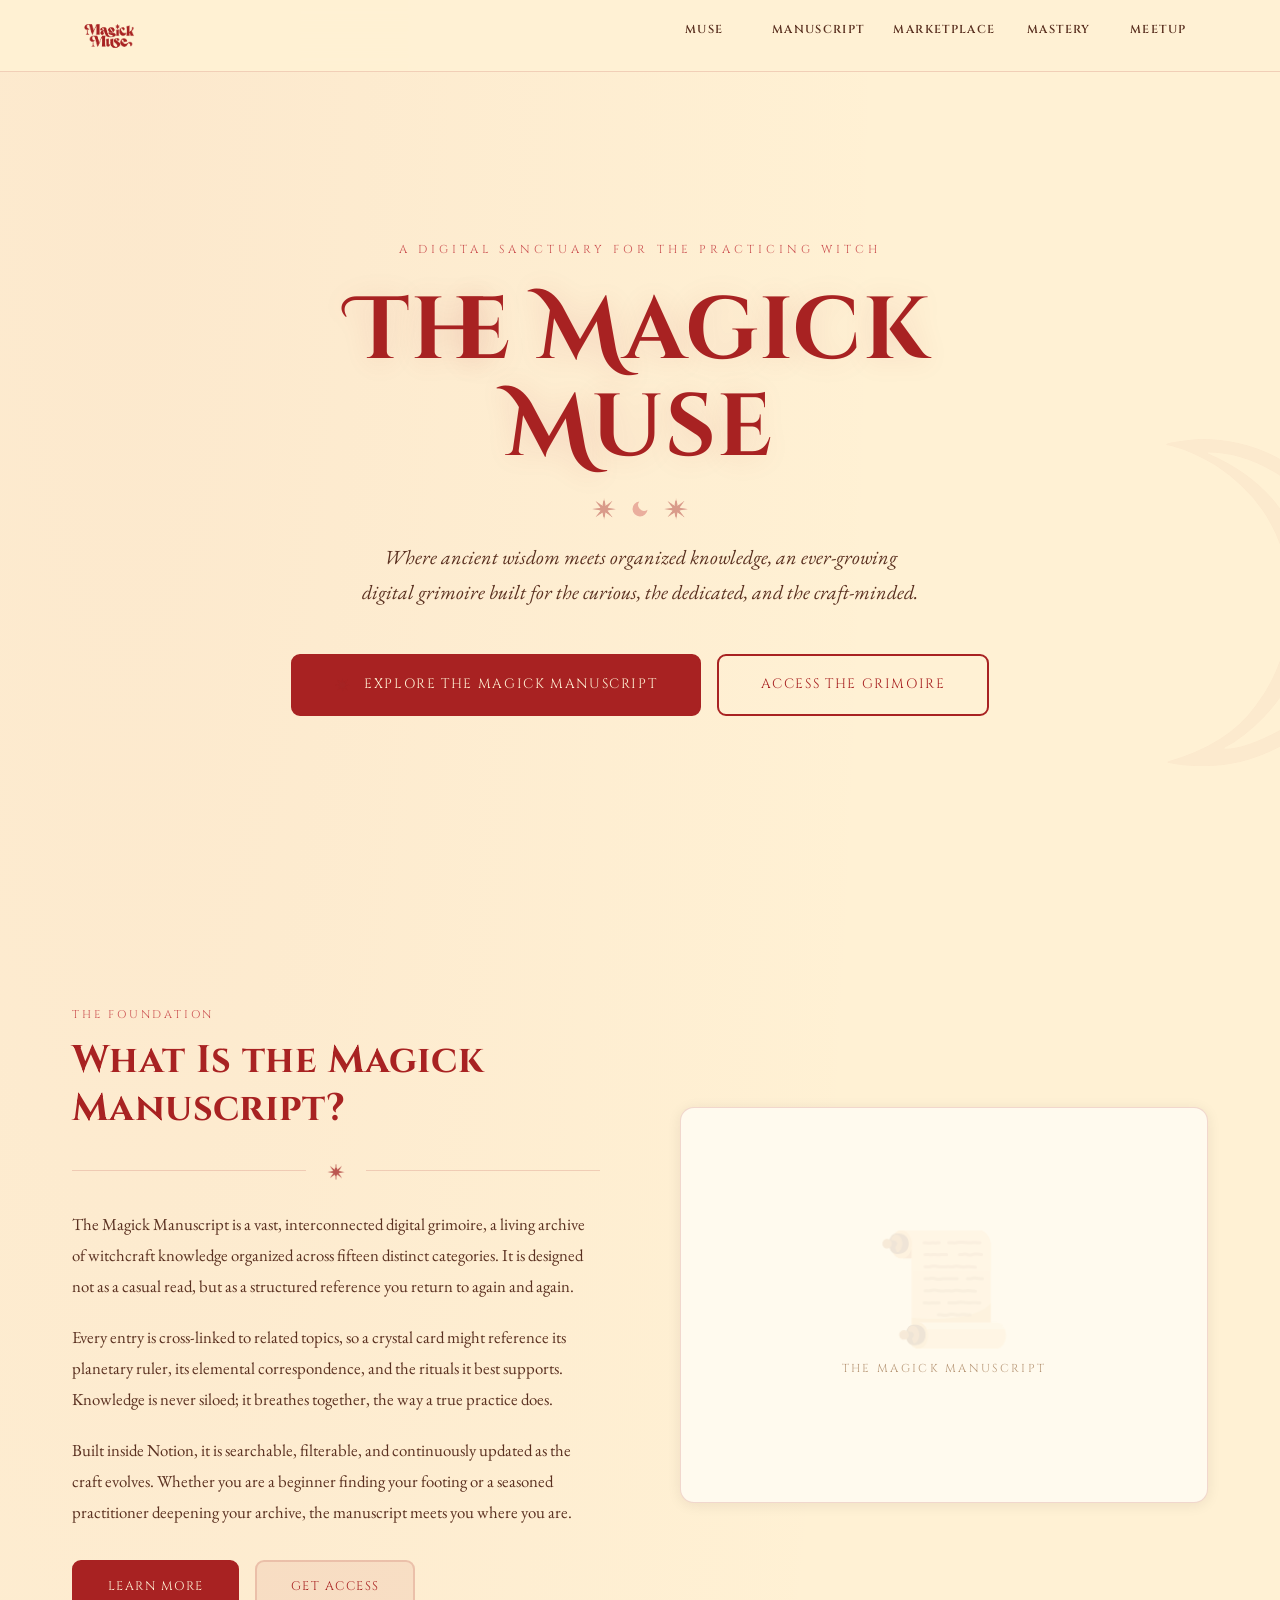
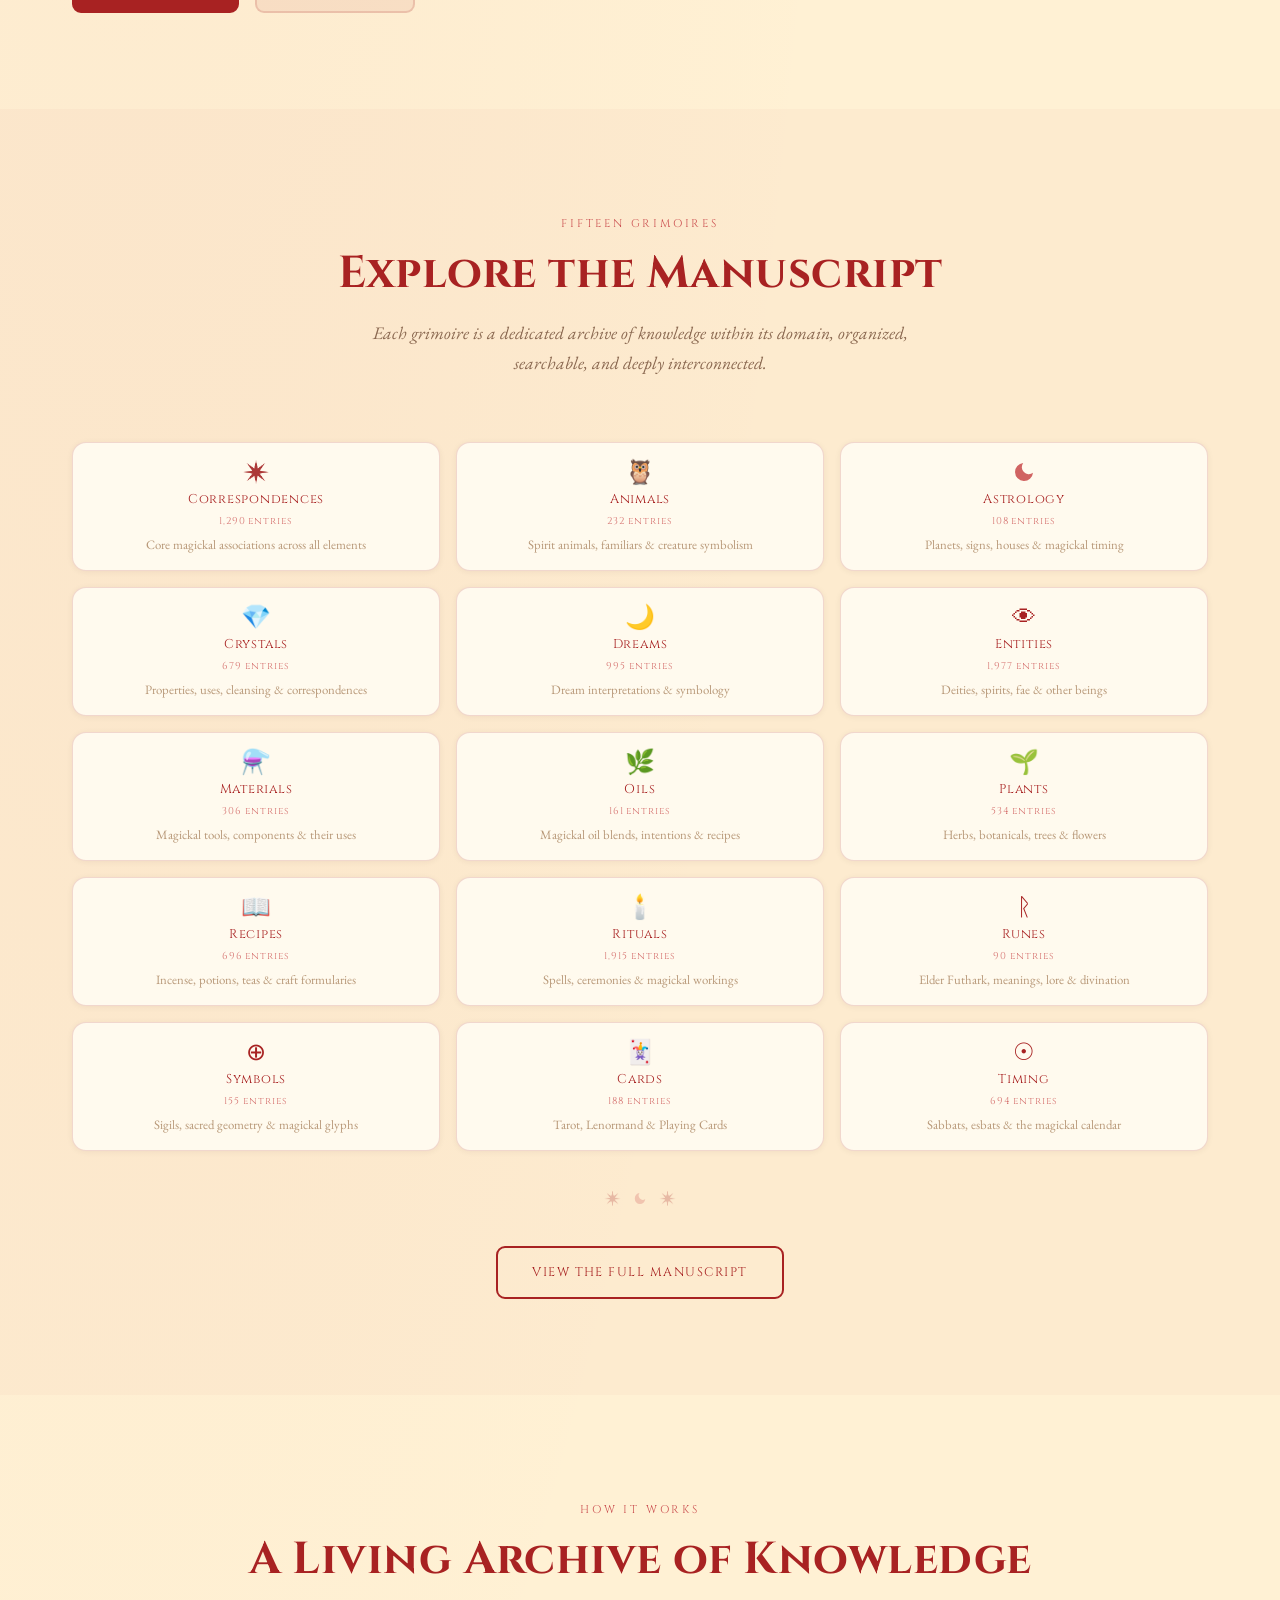
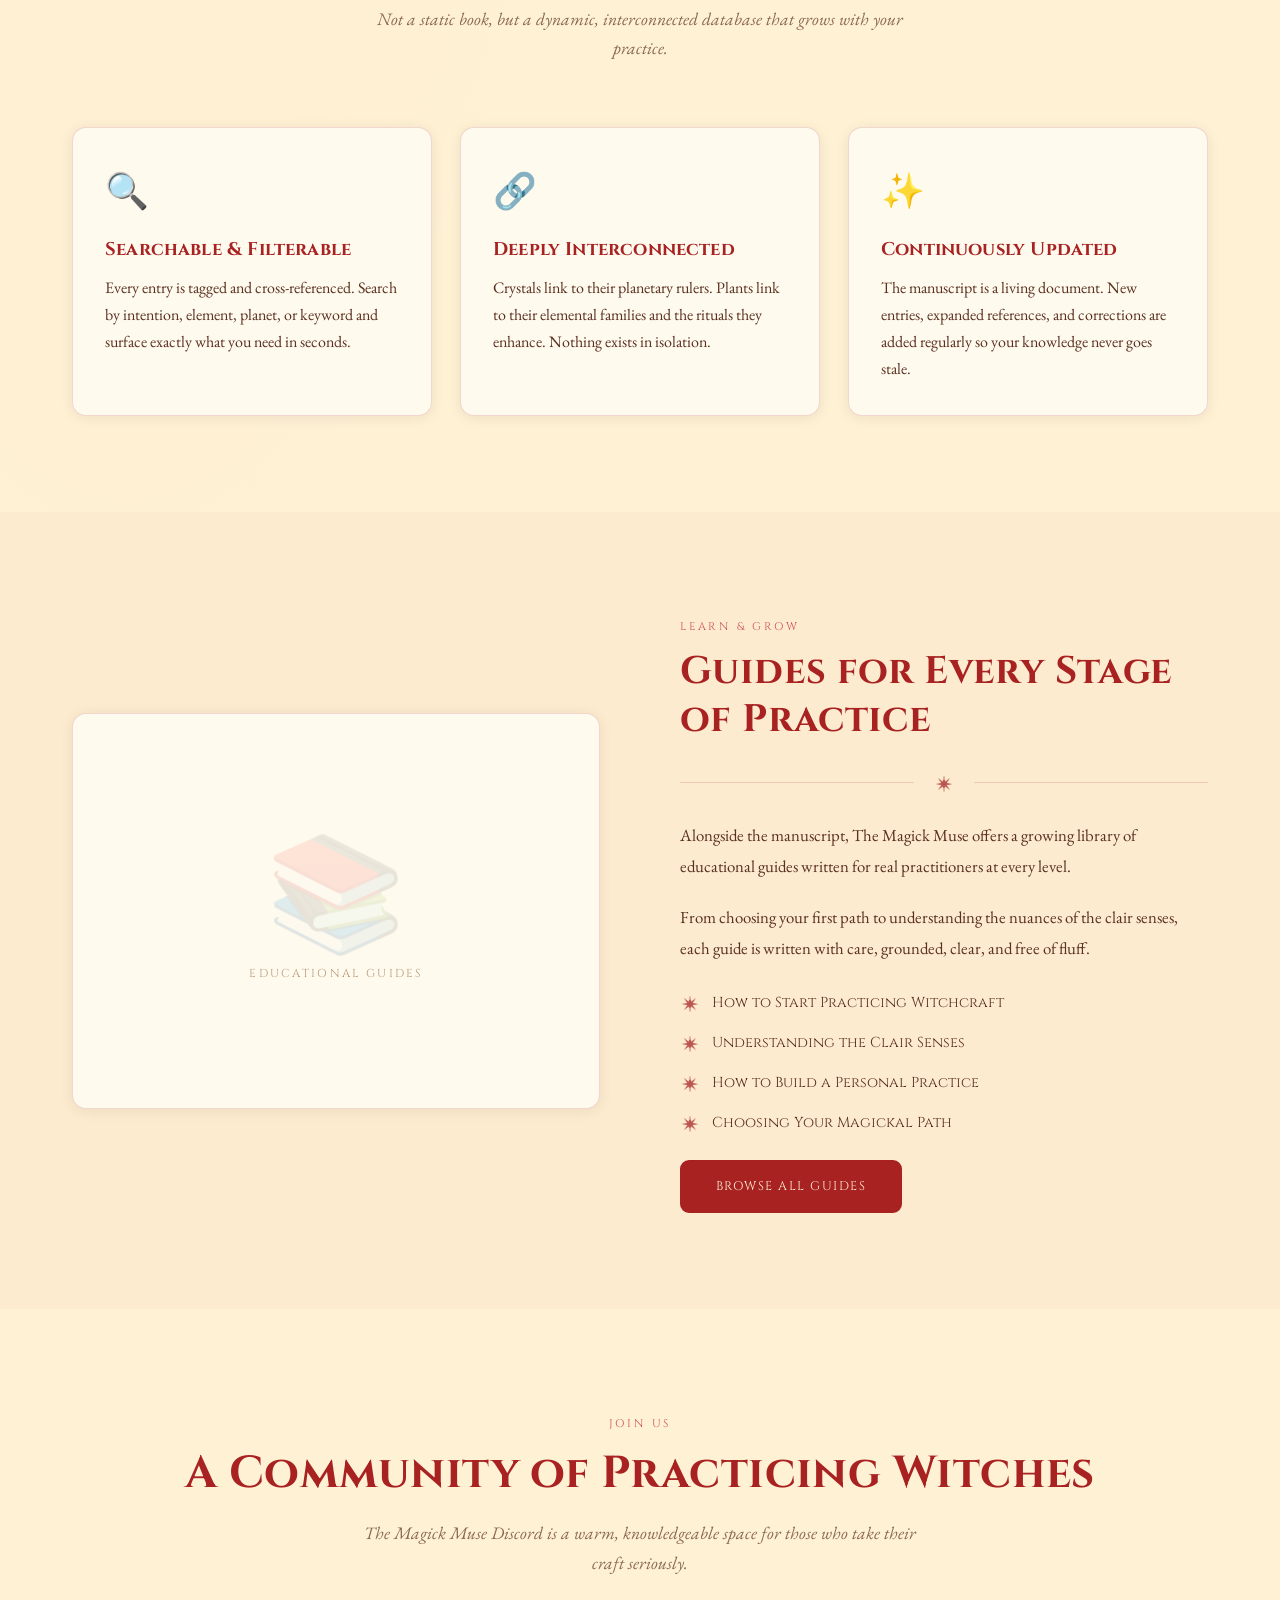
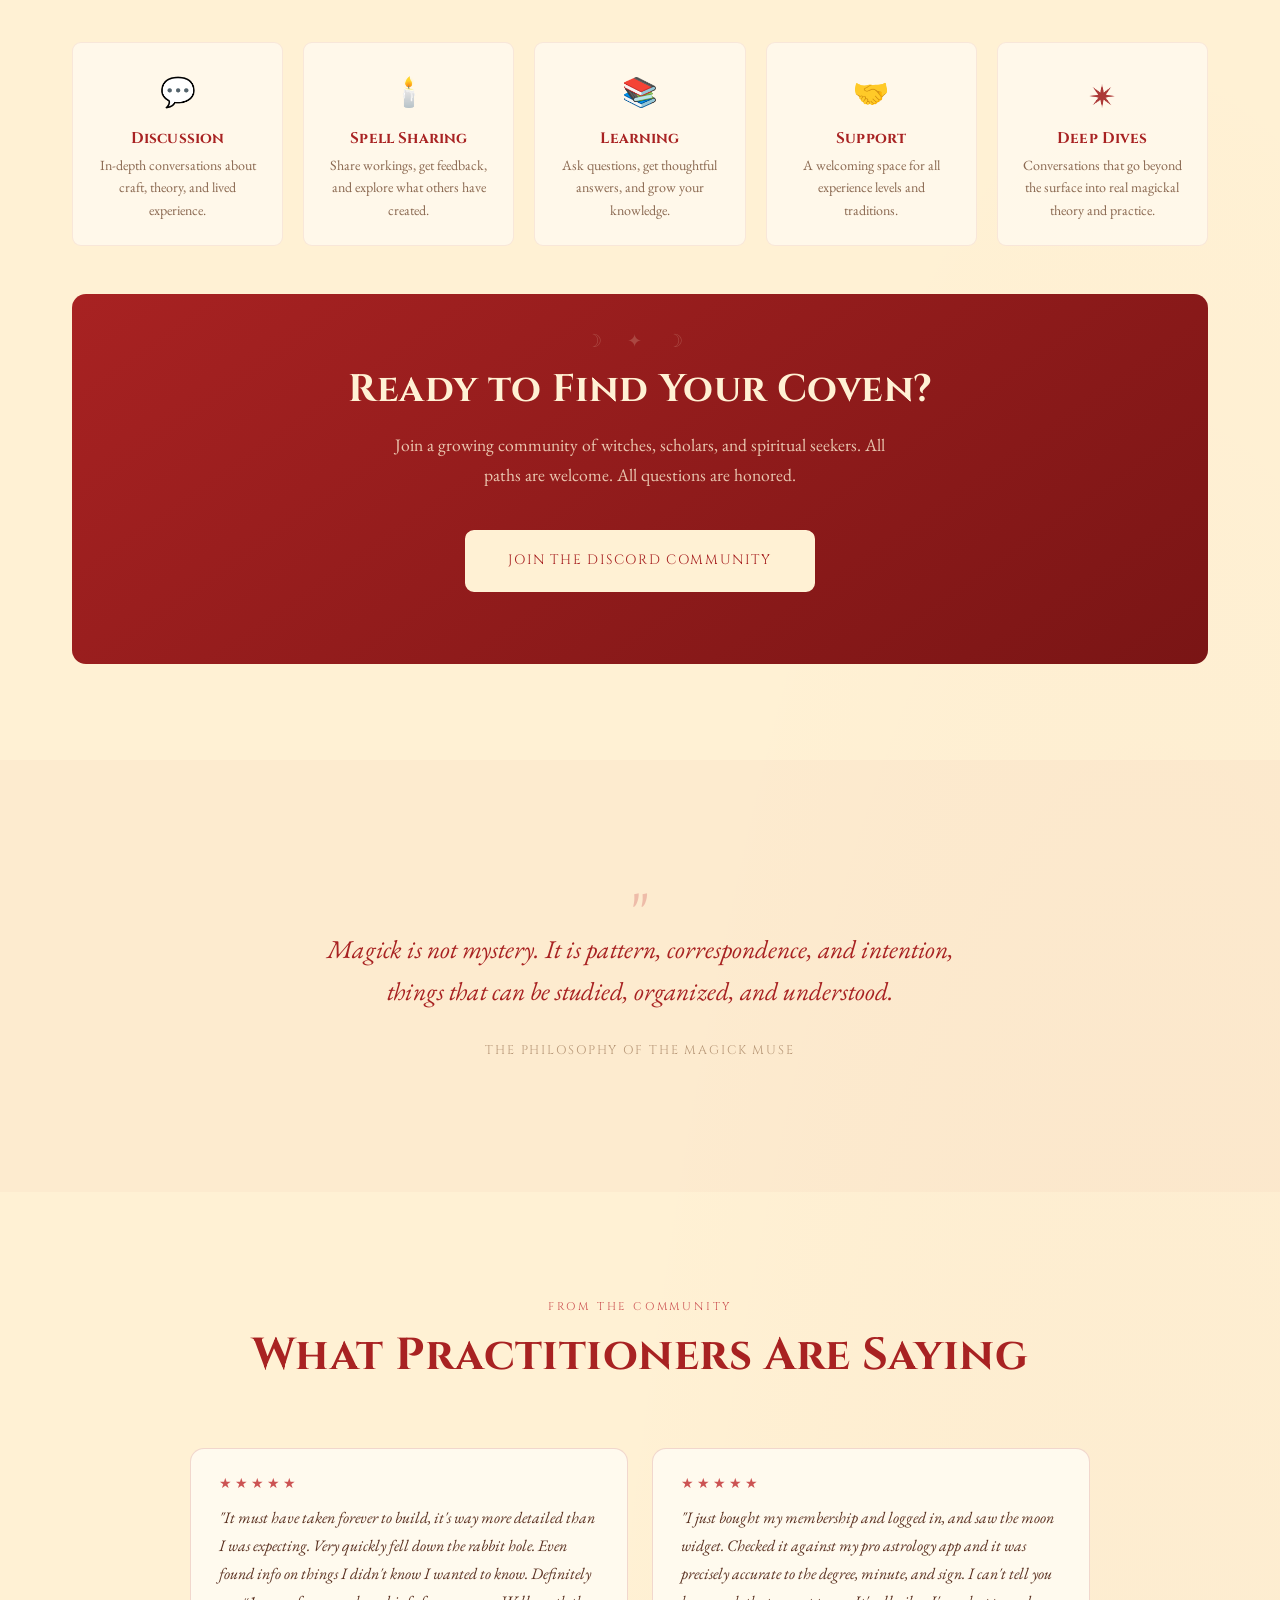
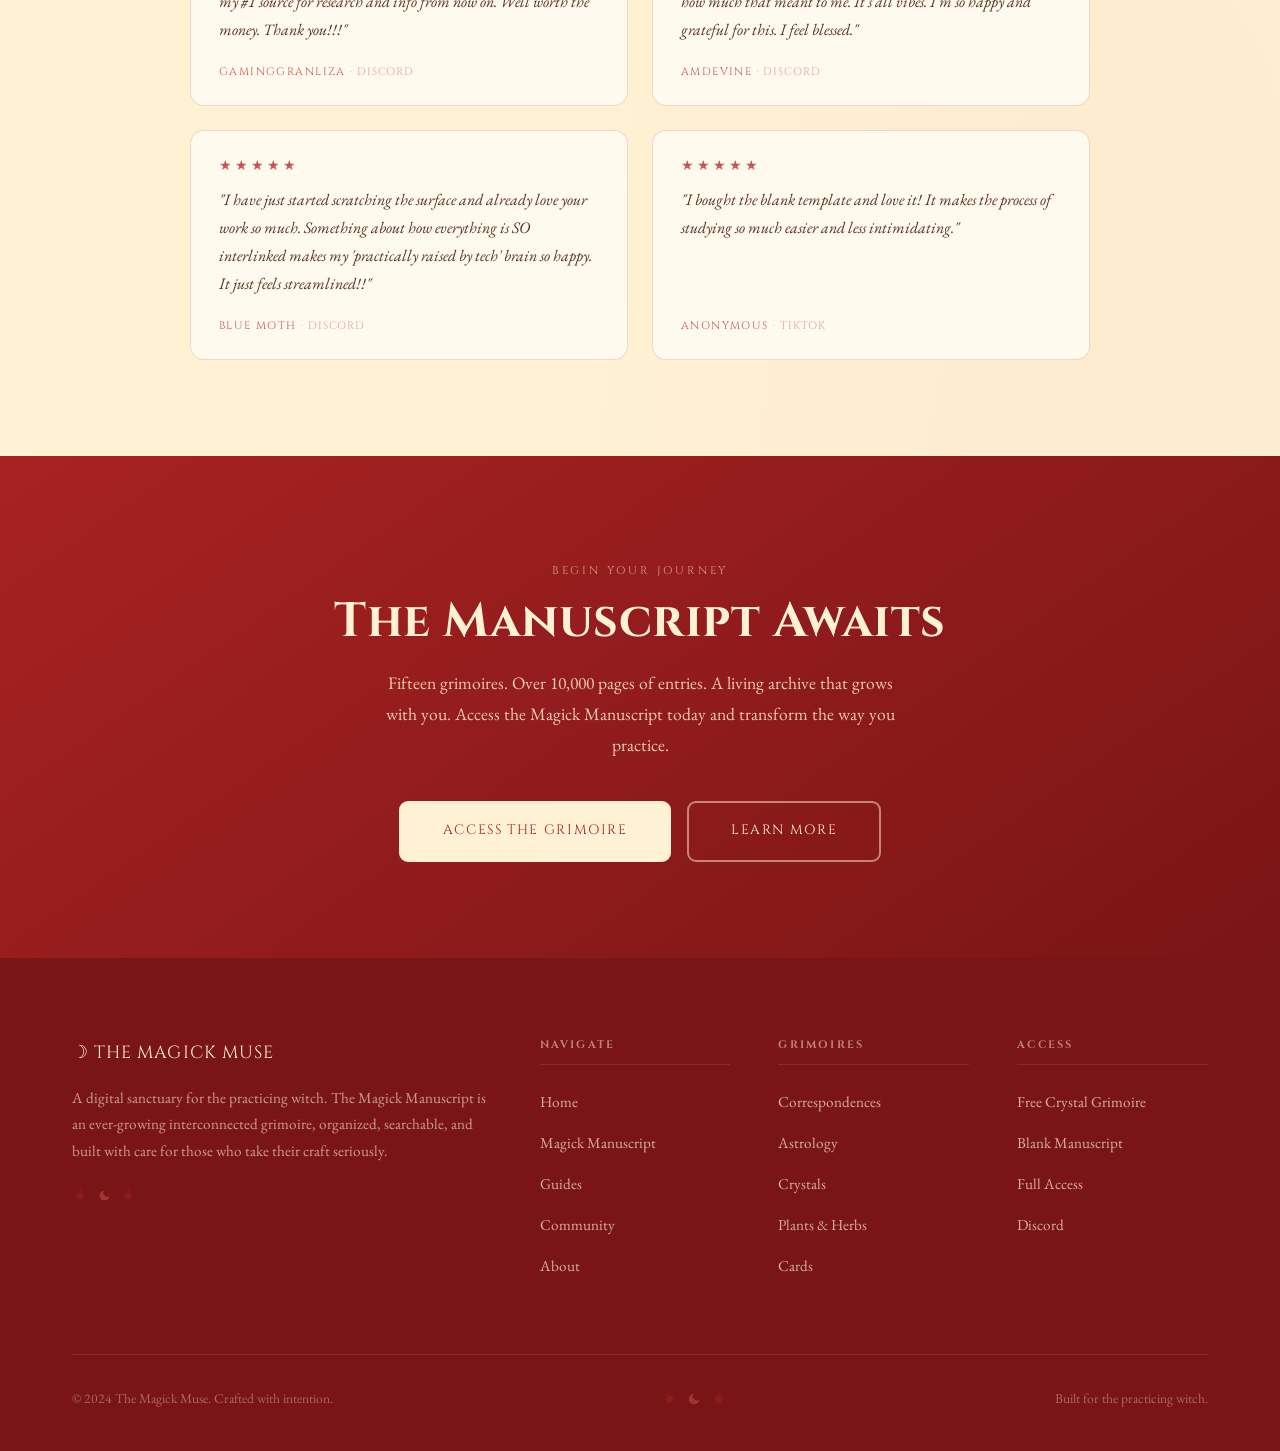
==== commit 3da3457b: "Add screenshot carousel, moon SVG, and replace manuscript visuals - Create assets/moon-icon.svg (cre" ====
--- a/index.html
+++ b/index.html
@@ -5,7 +5,7 @@
   <meta name="viewport" content="width=device-width, initial-scale=1.0" />
   <meta name="description" content="The Magick Muse: a digital witchcraft knowledge platform centered around the Magick Manuscript, a large interconnected digital grimoire." />
   <title>The Magick Muse | Digital Witchcraft Knowledge Platform</title>
-  <link rel="stylesheet" href="styles.css?v=4" />
+  <link rel="stylesheet" href="styles.css?v=5" />
   <link rel="icon" type="image/png" href="assets/logo-mark-red.png" />
 </head>
 <body>
@@ -62,7 +62,7 @@
 
         <h1 class="hero-title">The Magick Muse</h1>
 
-        <span class="hero-deco" aria-hidden="true"><img src="assets/star-icon.png" alt="" class="star-img" aria-hidden="true" /> ☽ <img src="assets/star-icon.png" alt="" class="star-img" aria-hidden="true" /></span>
+        <span class="hero-deco" aria-hidden="true"><img src="assets/star-icon.png" alt="" class="star-img" aria-hidden="true" /> <img src="assets/moon-icon.svg" alt="" class="moon-img" aria-hidden="true" /> <img src="assets/star-icon.png" alt="" class="star-img" aria-hidden="true" /></span>
 
         <p class="hero-subtitle">
           Where ancient wisdom meets organized knowledge, an ever-growing digital grimoire
@@ -147,7 +147,7 @@
             <div class="gc-desc">Spirit animals, familiars &amp; creature symbolism</div>
           </a>
           <a href="manuscript.html" class="grimoire-card reveal reveal-delay-2">
-            <span class="gc-icon" aria-hidden="true">☽</span>
+            <span class="gc-icon" aria-hidden="true"><img src="assets/moon-icon.svg" alt="" class="moon-img" aria-hidden="true" /></span>
             <div class="gc-name">Astrology</div>
             <div class="gc-count">108 entries</div>
             <div class="gc-desc">Planets, signs, houses &amp; magickal timing</div>
@@ -226,7 +226,7 @@
           </a>
         </div>
 
-        <div class="ornament-line" aria-hidden="true"><img src="assets/star-icon.png" alt="" class="star-img" aria-hidden="true" /> ☽ <img src="assets/star-icon.png" alt="" class="star-img" aria-hidden="true" /></div>
+        <div class="ornament-line" aria-hidden="true"><img src="assets/star-icon.png" alt="" class="star-img" aria-hidden="true" /> <img src="assets/moon-icon.svg" alt="" class="moon-img" aria-hidden="true" /> <img src="assets/star-icon.png" alt="" class="star-img" aria-hidden="true" /></div>
 
         <div style="text-align: center;">
           <a href="manuscript.html" class="btn btn-secondary">
@@ -492,7 +492,7 @@
             interconnected grimoire, organized, searchable, and built with care for those who
             take their craft seriously.
           </p>
-          <div class="footer-deco" aria-hidden="true"><img src="assets/star-icon.png" alt="" class="star-img" aria-hidden="true" /> ☽ <img src="assets/star-icon.png" alt="" class="star-img" aria-hidden="true" /></div>
+          <div class="footer-deco" aria-hidden="true"><img src="assets/star-icon.png" alt="" class="star-img" aria-hidden="true" /> <img src="assets/moon-icon.svg" alt="" class="moon-img" aria-hidden="true" /> <img src="assets/star-icon.png" alt="" class="star-img" aria-hidden="true" /></div>
         </div>
 
         <div class="footer-col">
@@ -530,12 +530,12 @@
 
       <div class="footer-bottom">
         <p>© 2024 The Magick Muse. Crafted with intention.</p>
-        <span class="footer-bottom-sym" aria-hidden="true"><img src="assets/star-icon.png" alt="" class="star-img" aria-hidden="true" /> ☽ <img src="assets/star-icon.png" alt="" class="star-img" aria-hidden="true" /></span>
+        <span class="footer-bottom-sym" aria-hidden="true"><img src="assets/star-icon.png" alt="" class="star-img" aria-hidden="true" /> <img src="assets/moon-icon.svg" alt="" class="moon-img" aria-hidden="true" /> <img src="assets/star-icon.png" alt="" class="star-img" aria-hidden="true" /></span>
         <p>Built for the practicing witch.</p>
       </div>
     </div>
   </footer>
 
-  <script src="script.js"></script>
+  <script src="script.js?v=2"></script>
 </body>
 </html>
--- a/styles.css
+++ b/styles.css
@@ -344,6 +344,31 @@
   opacity: 0.12;
 }
 
+/* Moon icon image */
+.moon-img {
+  height: 1em;
+  width: auto;
+  display: inline-block;
+  vertical-align: middle;
+  opacity: 0.75;
+}
+.ornament-line .moon-img,
+.footer-deco .moon-img,
+.footer-bottom-sym .moon-img {
+  height: 0.85em;
+  opacity: 0.5;
+}
+.gc-icon .moon-img {
+  display: block;
+  margin: 0 auto;
+  height: 1.5rem;
+  opacity: 0.9;
+}
+.hero-deco .moon-img {
+  height: 0.9em;
+  opacity: 0.75;
+}
+
 .sep-icon {
   color: var(--muted-red);
   font-size: 1rem;
@@ -352,11 +377,13 @@
 }
 
 .ornament-line {
-  text-align: center;
+  display: flex;
+  align-items: center;
+  justify-content: center;
+  gap: 0.6em;
   color: var(--muted-red);
   opacity: 0.5;
   font-size: 1.1rem;
-  letter-spacing: 0.6em;
   margin: 2.5rem 0;
 }
 
@@ -625,11 +652,13 @@
 }
 
 .hero-deco {
-  display: block;
+  display: flex;
+  align-items: center;
+  justify-content: center;
+  gap: 0.55em;
   font-size: 1.4rem;
   color: var(--muted-red);
   opacity: 0.55;
-  letter-spacing: 0.6em;
   margin: 1.25rem 0;
 }
 
@@ -732,6 +761,14 @@
   letter-spacing: 0.2em;
   text-transform: uppercase;
   color: var(--text-faint);
+}
+
+/* Screenshot fills the content-visual container */
+.content-visual > img {
+  width: 100%;
+  height: 100%;
+  object-fit: cover;
+  display: block;
 }
 
 /* ============================================
@@ -1237,8 +1274,10 @@
 .footer-deco {
   margin-top: 1.5rem;
   font-size: 1rem;
-  letter-spacing: 0.5em;
   color: rgba(255, 241, 212, 0.25);
+  display: flex;
+  align-items: center;
+  gap: 0.55em;
 }
 
 .footer-col h5 {
@@ -1279,8 +1318,118 @@
 
 .footer-bottom-sym {
   font-size: 1rem;
-  letter-spacing: 0.5em;
   color: rgba(255, 241, 212, 0.2);
+  display: flex;
+  align-items: center;
+  gap: 0.55em;
+}
+
+/* ============================================
+   SCREENSHOT CAROUSEL
+   ============================================ */
+
+.carousel {
+  position: relative;
+  border-radius: var(--radius);
+  overflow: hidden;
+  box-shadow: var(--shadow);
+  background: var(--card-bg);
+  border: 1px solid var(--border);
+}
+
+.carousel-track-wrap {
+  overflow: hidden;
+}
+
+.carousel-track {
+  display: flex;
+  transition: transform 0.5s cubic-bezier(0.25, 0.46, 0.45, 0.94);
+  will-change: transform;
+}
+
+.carousel-slide {
+  flex: 0 0 100%;
+  min-width: 0;
+  margin: 0;
+}
+
+.carousel-slide img {
+  width: 100%;
+  height: auto;
+  max-height: 540px;
+  object-fit: contain;
+  display: block;
+  background: var(--cream-light);
+}
+
+.carousel-caption {
+  background: rgba(44, 24, 16, 0.68);
+  color: var(--cream);
+  font-family: var(--font-heading);
+  font-size: 0.65rem;
+  letter-spacing: 0.2em;
+  text-transform: uppercase;
+  padding: 0.55rem 1.25rem;
+  text-align: center;
+  margin: 0;
+}
+
+.carousel-btn {
+  position: absolute;
+  top: 50%;
+  transform: translateY(-50%);
+  background: rgba(255, 241, 212, 0.9);
+  border: 1px solid var(--border);
+  border-radius: 50%;
+  width: 40px;
+  height: 40px;
+  font-size: 1.3rem;
+  color: var(--deep-red);
+  cursor: pointer;
+  display: flex;
+  align-items: center;
+  justify-content: center;
+  line-height: 1;
+  transition: all var(--ease);
+  z-index: 2;
+  backdrop-filter: blur(4px);
+  -webkit-backdrop-filter: blur(4px);
+}
+.carousel-btn:hover {
+  background: var(--cream);
+  box-shadow: var(--shadow-sm);
+  transform: translateY(-50%) scale(1.07);
+}
+
+.carousel-prev { left: 0.85rem; }
+.carousel-next { right: 0.85rem; }
+
+.carousel-dots {
+  display: flex;
+  justify-content: center;
+  align-items: center;
+  gap: 0.5rem;
+  padding: 0.8rem 0;
+  background: var(--card-bg);
+  border-top: 1px solid var(--border-light);
+}
+
+.carousel-dot {
+  width: 7px;
+  height: 7px;
+  border-radius: 50%;
+  background: var(--border);
+  border: none;
+  cursor: pointer;
+  transition: all var(--ease);
+  padding: 0;
+}
+.carousel-dot.active {
+  background: var(--muted-red);
+  transform: scale(1.35);
+}
+.carousel-dot:hover:not(.active) {
+  background: var(--text-faint);
 }
 
 /* ============================================
